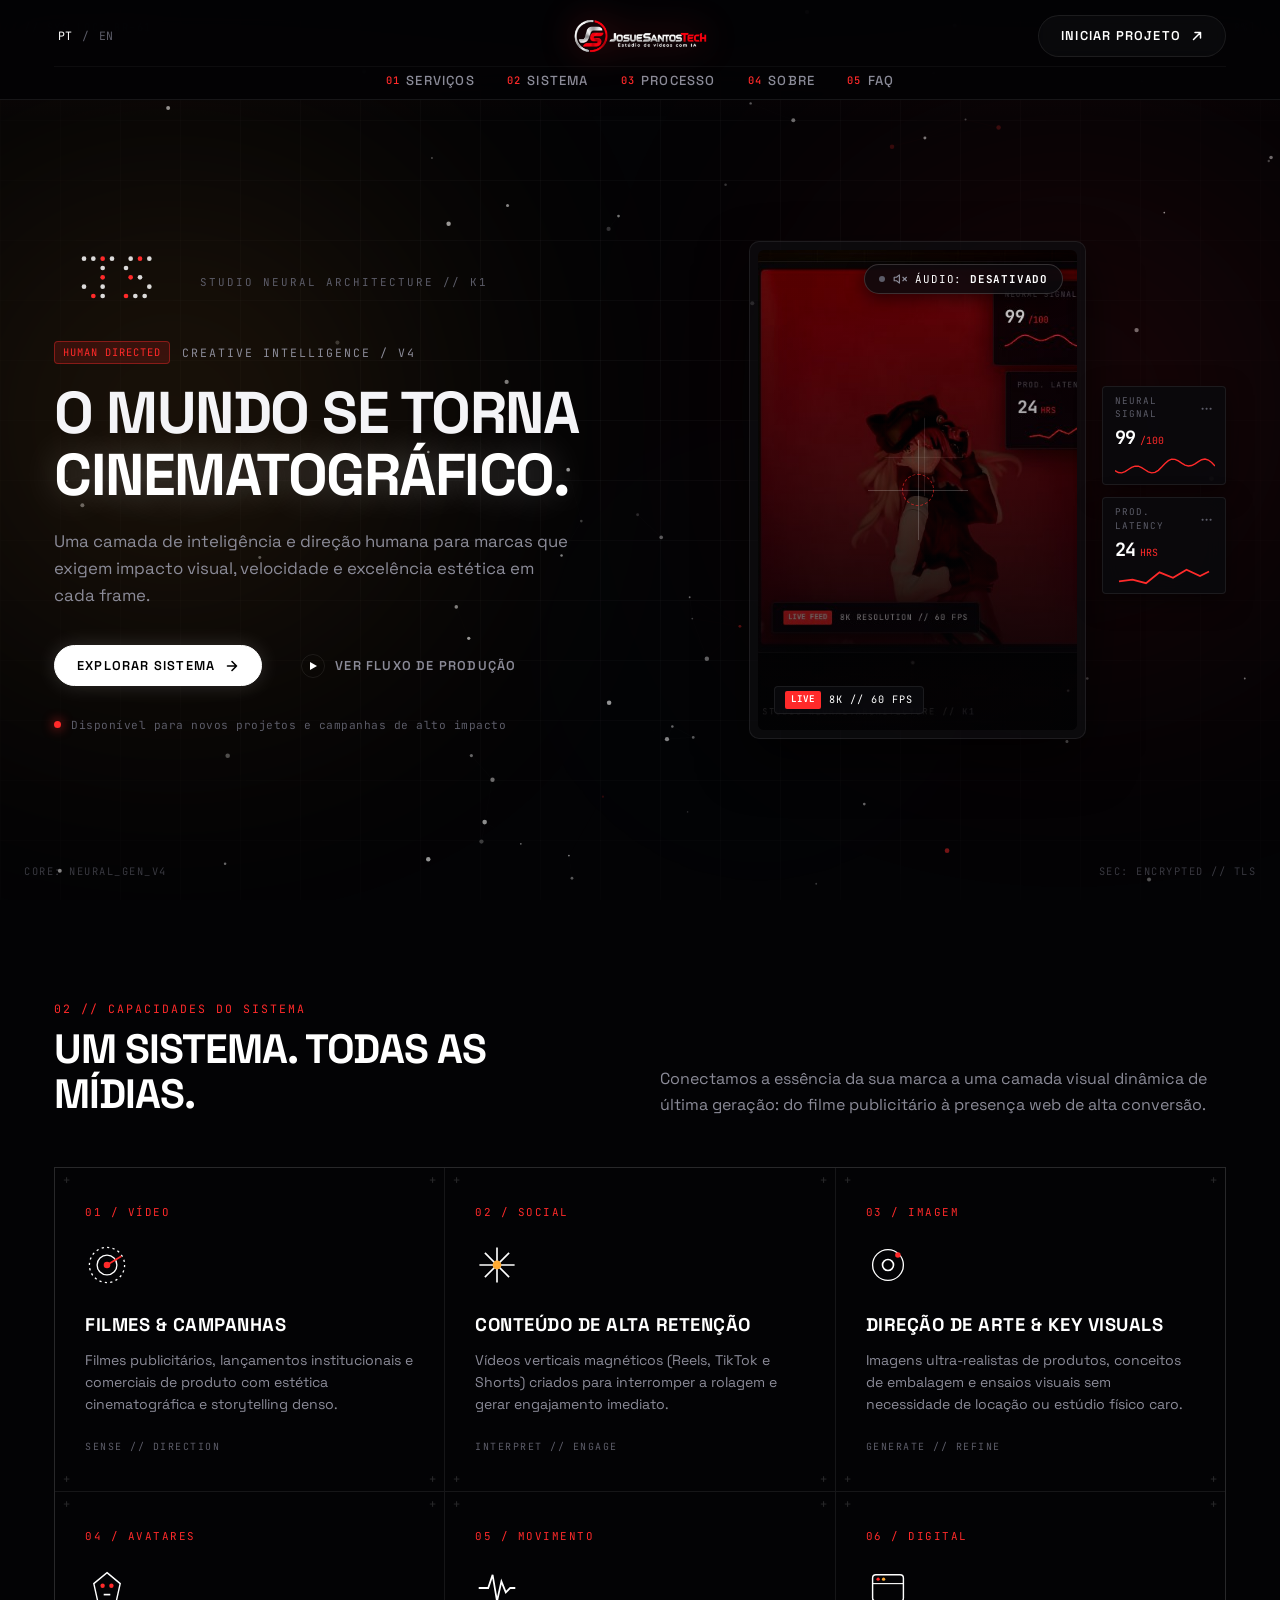
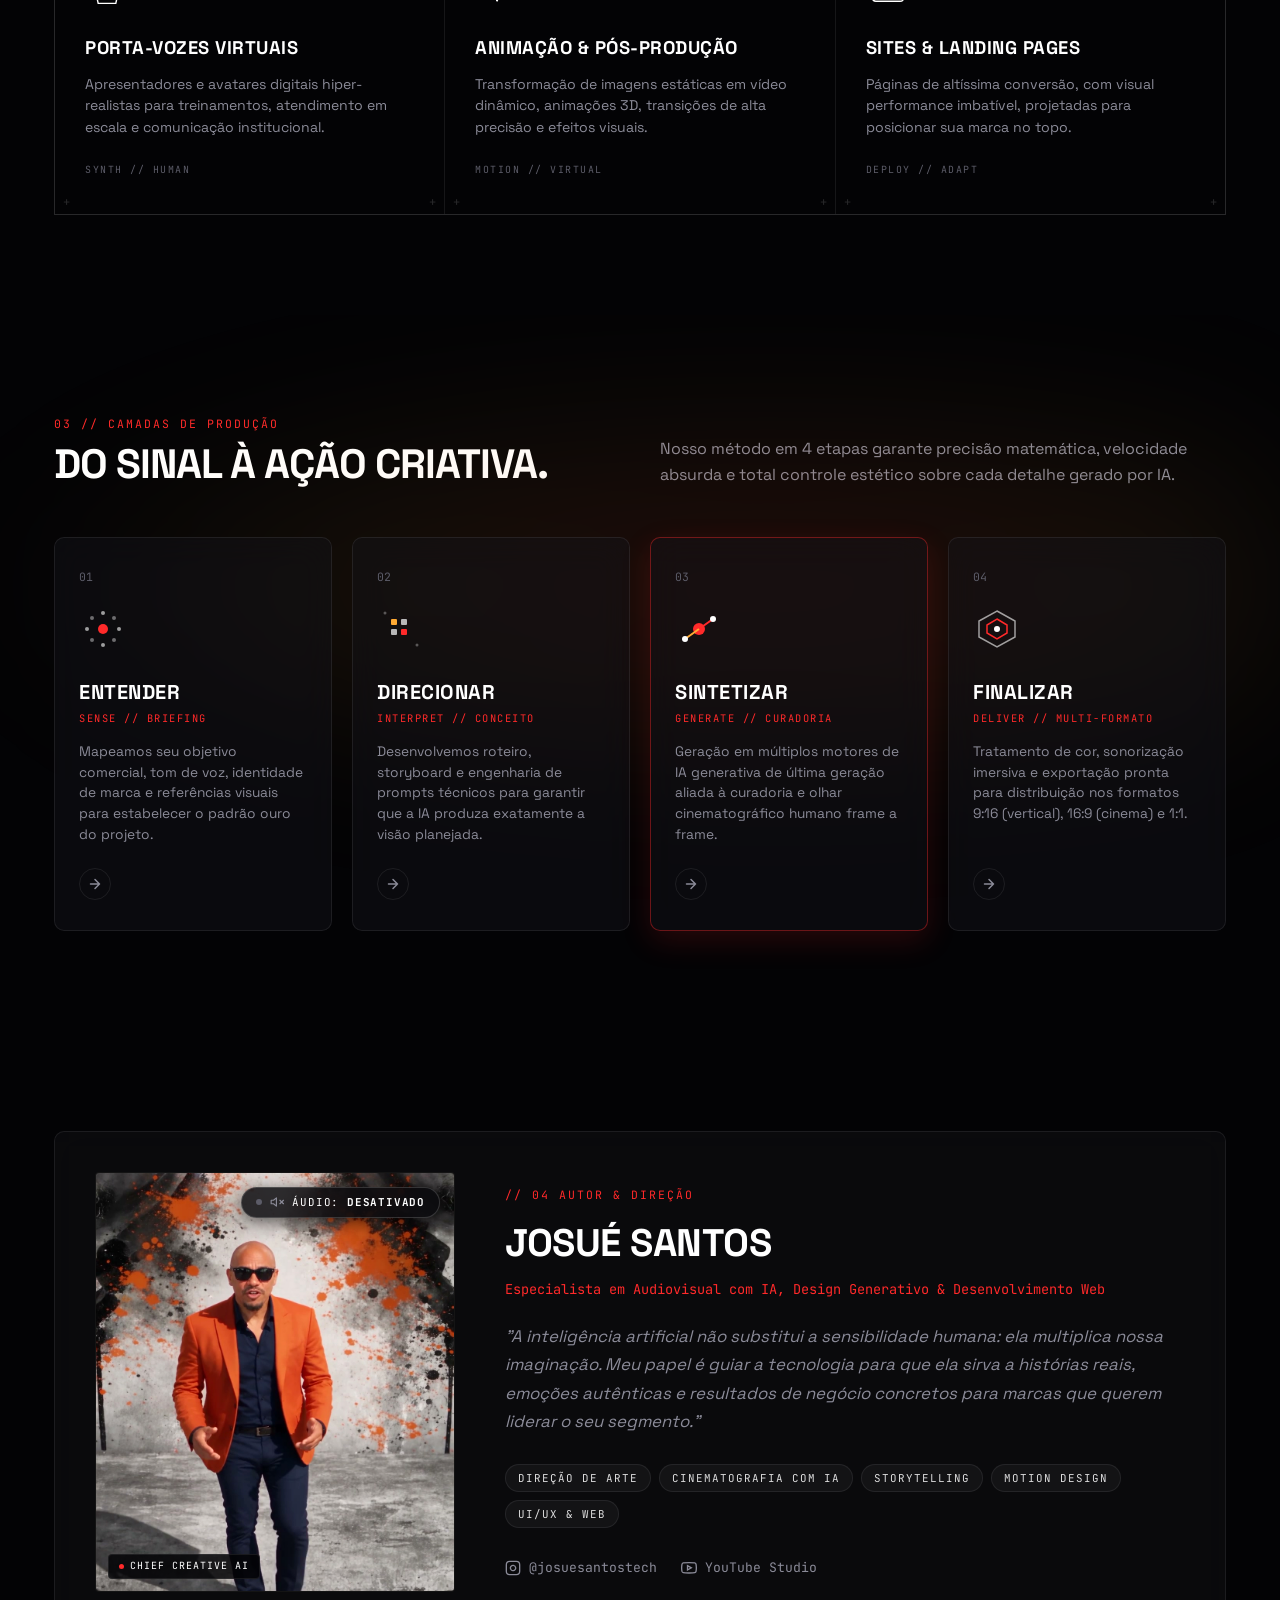
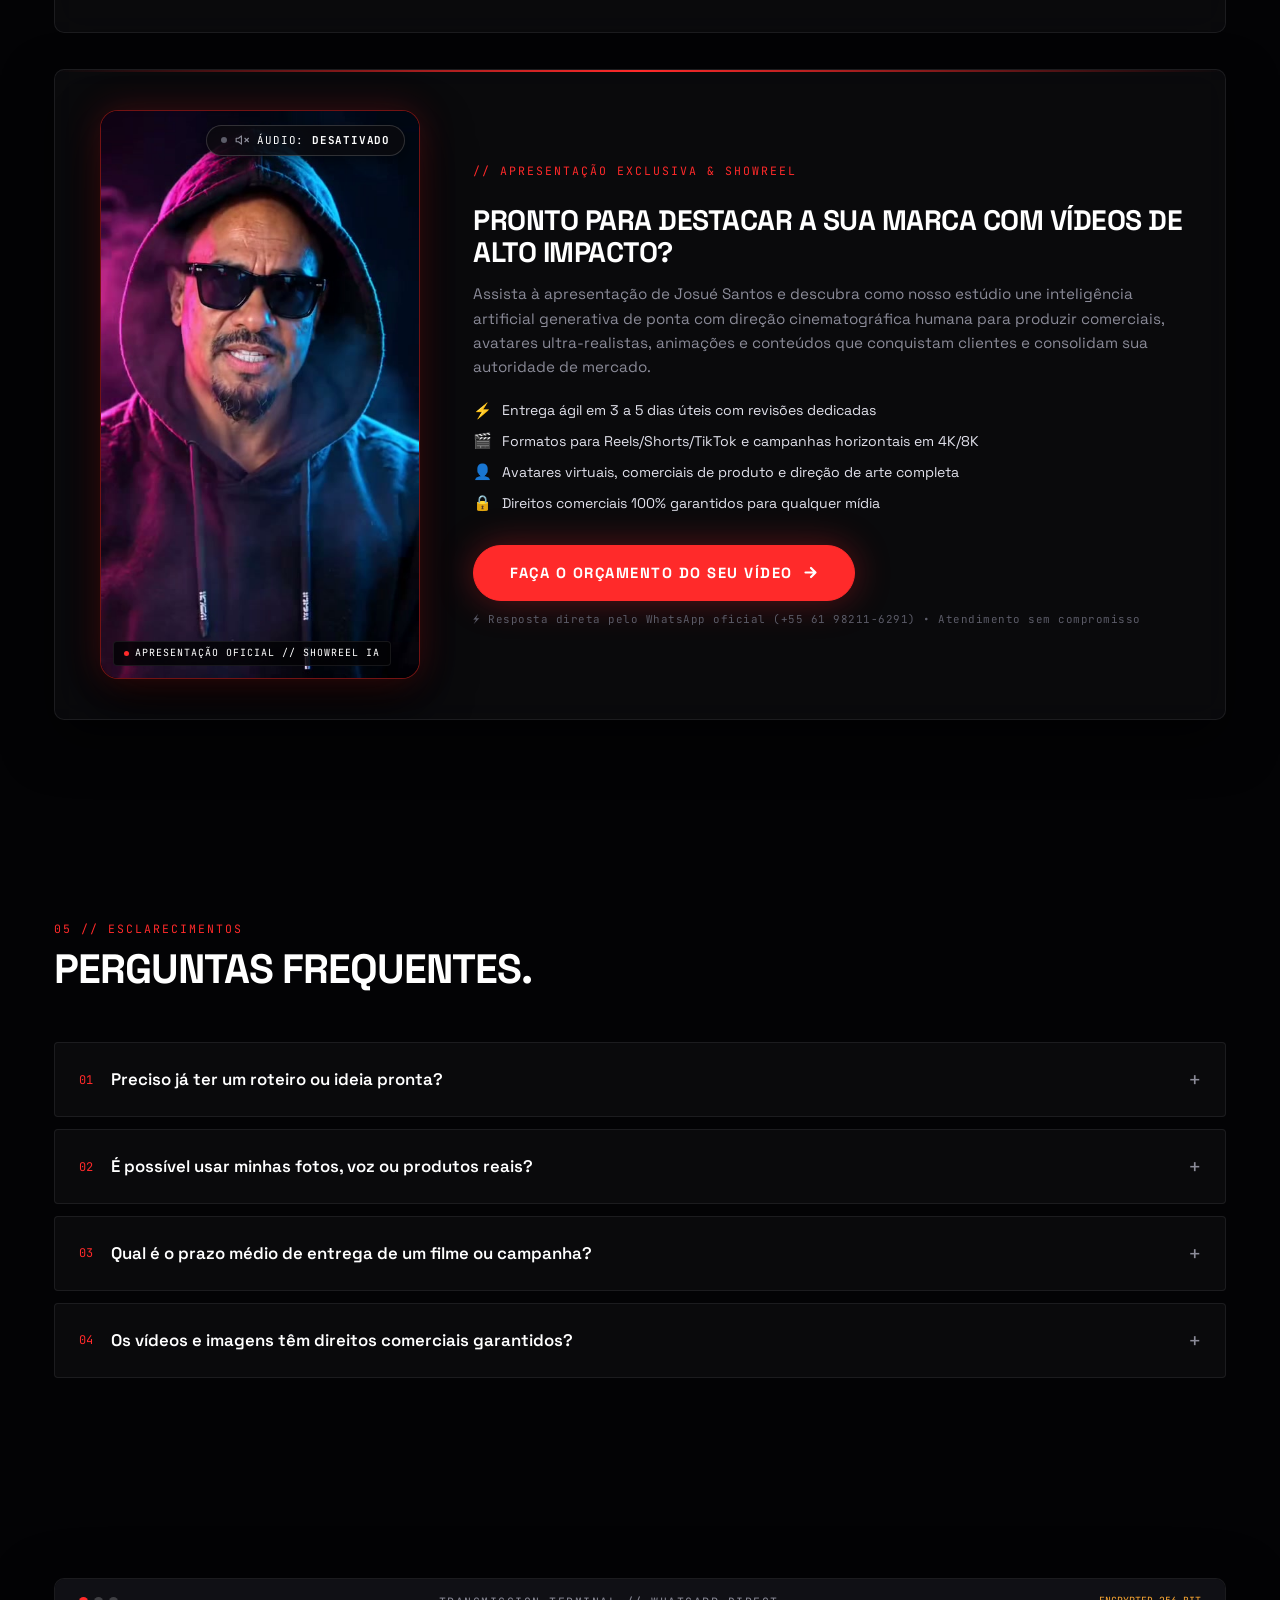
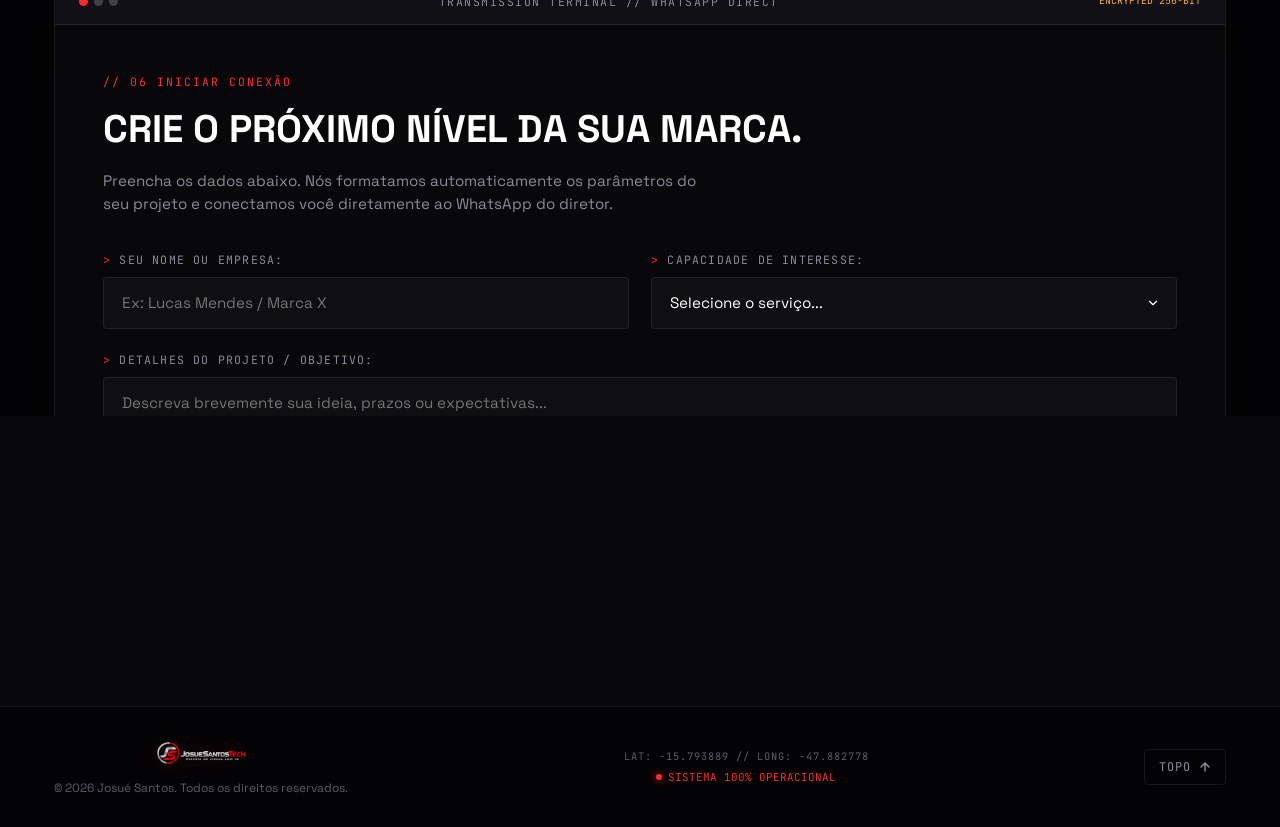
==== index.html @ becdd68e "fix: remover abas e colocar video do diretor diretamente no card" ====
<!DOCTYPE html>
<html lang="pt-BR">
<head>
  <meta charset="UTF-8">
  <meta name="viewport" content="width=device-width, initial-scale=1.0">
  <title>Josué Santos // Estúdio de Criação com IA & Direção Humana</title>
  <meta name="description" content="Filmes, campanhas, avatares e experiências digitais geradas por inteligência artificial com acabamento e direção cinematográfica.">
  
  <!-- Google Fonts -->
  <link rel="preconnect" href="https://fonts.googleapis.com">
  <link rel="preconnect" href="https://fonts.gstatic.com" crossorigin>
  <link href="https://fonts.googleapis.com/css2?family=JetBrains+Mono:wght@400;500;700&family=Space+Grotesk:wght@400;500;600;700&family=Syne:wght@700;800&display=swap" rel="stylesheet">
  
  <link rel="stylesheet" href="style.css?v=20261122_07">
</head>
<body class="theme-dark">

  <!-- BACKGROUND FUTURISTA COM MÚLTIPLAS CAMADAS -->
  <div class="futuristic-bg-container" aria-hidden="true">
    <!-- Camada 1: Canvas Interativo de Partículas / Rede Neural -->
    <canvas id="neuralCanvas"></canvas>
    
    <!-- Camada 2: Grid Técnico com Coordenadas -->
    <div class="bg-technical-grid"></div>
    
    <!-- Camada 3: Feixes de Luz & Brilho Atmosférico Neon -->
    <div class="bg-glow-orb orb-red"></div>
    <div class="bg-glow-orb orb-amber"></div>
    <div class="bg-glow-orb orb-cyan"></div>
    
    <!-- Camada 4: Linha de Varredura Laser (Scanline) -->
    <div class="bg-scanline"></div>
    
    <!-- Coordenadas HUD nos cantos da tela -->
    <div class="hud-corner hud-top-left">// SYS.LOC: BR-61</div>
    <div class="hud-corner hud-top-right">SIGNAL: ACTIVE [99.8%]</div>
    <div class="hud-corner hud-bottom-left">CORE: NEURAL_GEN_V4</div>
    <div class="hud-corner hud-bottom-right">SEC: ENCRYPTED // TLS</div>
  </div>

  <!-- HEADER NAVEGAÇÃO CENTRALIZADA -->
  <header class="site-header">
    <div class="header-container header-centered-layout">
      <!-- Linha Superior: Logo Centralizada como Título com Ações Laterais -->
      <div class="header-top-row">
        <div class="header-side-left">
          <div class="lang-toggle" id="langToggle">
            <button class="lang-btn active" data-lang="pt">PT</button>
            <span class="lang-sep">/</span>
            <button class="lang-btn" data-lang="en">EN</button>
          </div>
        </div>

        <div class="header-center-logo">
          <a href="#inicio" class="brand-logo" title="Josué Santos Tech">
            <img src="assets/logo-red.png" alt="Josué Santos Tech" class="brand-logo-img">
          </a>
        </div>

        <div class="header-side-right">
          <a href="#briefing" class="btn-pill btn-pill-outline header-cta">
            <span>INICIAR PROJETO</span>
            <svg width="12" height="12" viewBox="0 0 12 12" fill="none"><path d="M2.5 9.5L9.5 2.5M9.5 2.5H4M9.5 2.5V8" stroke="currentColor" stroke-width="1.5" stroke-linecap="round" stroke-linejoin="round"/></svg>
          </a>
        </div>
      </div>

      <!-- Linha Inferior: Barra de Serviços Centralizada (Abaixo da Logo) -->
      <div class="header-bottom-nav">
        <nav class="nav-menu nav-menu-centered">
          <a href="#capacidades" class="nav-link"><span class="nav-num">01</span> SERVIÇOS</a>
          <a href="#sistema" class="nav-link"><span class="nav-num">02</span> SISTEMA</a>
          <a href="#processo" class="nav-link"><span class="nav-num">03</span> PROCESSO</a>
          <a href="#sobre" class="nav-link"><span class="nav-num">04</span> SOBRE</a>
          <a href="#duvidas" class="nav-link"><span class="nav-num">05</span> FAQ</a>
        </nav>
      </div>
    </div>
  </header>

  <main>
    <!-- HERO SECTION -->
    <section id="inicio" class="hero-section">
      <div class="hero-container">
        
        <!-- Coluna Esquerda: Texto & Chamadas -->
        <div class="hero-content">
          <!-- Monograma em Matriz de Pontos (inspirado no K da referência) -->
          <div class="dot-matrix-hero-monogram" title="JS Intelligence">
            <svg viewBox="0 0 160 120" class="matrix-svg" aria-hidden="true">
              <!-- Matriz de pontos iluminados formando "J" e "S" futurista -->
              <g class="matrix-dots">
                <!-- Barra superior -->
                <circle cx="20" cy="20" r="4"/><circle cx="36" cy="20" r="4"/><circle cx="52" cy="20" r="4"/><circle cx="68" cy="20" r="4"/>
                <!-- Haste do J -->
                <circle cx="52" cy="36" r="4"/><circle cx="52" cy="52" r="4"/><circle cx="52" cy="68" r="4"/><circle cx="52" cy="84" r="4"/>
                <circle cx="36" cy="84" r="4"/><circle cx="20" cy="68" r="4"/>
                
                <!-- Letra S / Raio -->
                <circle cx="100" cy="20" r="4"/><circle cx="116" cy="20" r="4"/><circle cx="132" cy="20" r="4"/>
                <circle cx="92" cy="36" r="4"/>
                <circle cx="100" cy="52" r="4"/><circle cx="116" cy="52" r="4"/>
                <circle cx="132" cy="68" r="4"/>
                <circle cx="92" cy="84" r="4"/><circle cx="108" cy="84" r="4"/><circle cx="124" cy="84" r="4"/>
              </g>
            </svg>
            <span class="matrix-label">STUDIO NEURAL ARCHITECTURE // K1</span>
          </div>

          <div class="hero-eyebrow">
            <span class="eyebrow-badge">HUMAN DIRECTED</span>
            <span class="eyebrow-text">CREATIVE INTELLIGENCE / V4</span>
          </div>

          <h1 class="hero-title">
            O MUNDO SE TORNA <br>
            <span class="text-glow">CINEMATOGRÁFICO.</span>
          </h1>

          <p class="hero-subtitle">
            Uma camada de inteligência e direção humana para marcas que exigem impacto visual, velocidade e excelência estética em cada frame.
          </p>

          <div class="hero-cta-group">
            <a href="#capacidades" class="btn-pill btn-pill-solid">
              <span>EXPLORAR SISTEMA</span>
              <svg width="14" height="14" viewBox="0 0 14 14" fill="none"><path d="M2.5 7H11.5M11.5 7L7 2.5M11.5 7L7 11.5" stroke="currentColor" stroke-width="1.6" stroke-linecap="round" stroke-linejoin="round"/></svg>
            </a>
            
            <a href="#processo" class="btn-pill btn-pill-ghost">
              <span class="play-icon-circle">
                <svg width="10" height="10" viewBox="0 0 10 10" fill="currentColor"><polygon points="2,1 9,5 2,9"/></svg>
              </span>
              <span>VER FLUXO DE PRODUÇÃO</span>
            </a>
          </div>

          <!-- Mini status de disponibilidade -->
          <div class="hero-status-bar">
            <span class="pulse-dot"></span>
            <span class="status-text">Disponível para novos projetos e campanhas de alto impacto</span>
          </div>
        </div>

        <!-- Coluna Direita: Visual Principal + Widgets HUD Flutuantes -->
        <div class="hero-visual-wrapper">
          <div class="hero-card-frame">
            <!-- Vídeo de capa com visual cinematográfico futurista -->
            <div class="hero-image-container hero-video-container">
              <video id="heroVideo" class="hero-main-video" autoplay loop muted playsinline poster="assets/hero-poster.jpg">
                <source src="assets/hero-video.mp4" type="video/mp4">
              </video>
              <div class="hero-gradient-overlay"></div>
              
              <!-- Retículo central HUD -->
              <div class="hud-reticle">
                <div class="reticle-line h-line"></div>
                <div class="reticle-line v-line"></div>
                <div class="reticle-circle"></div>
              </div>

              <!-- Controle de Áudio Flutuante Hero -->
              <button type="button" id="audioToggleHero" class="video-audio-toggle hero-audio-toggle" aria-label="Ativar áudio do vídeo" title="Ativar / Desativar Áudio">
                <span class="audio-pulse-indicator"></span>
                <span class="audio-icon-wrap">
                  <!-- Ícone Som Desativado -->
                  <svg class="icon-sound-off" viewBox="0 0 24 24" width="14" height="14" fill="none" stroke="currentColor" stroke-width="2" stroke-linecap="round" stroke-linejoin="round">
                    <polygon points="11 5 6 9 2 9 2 15 6 15 11 19 11 5"></polygon>
                    <line x1="23" y1="9" x2="17" y2="15"></line>
                    <line x1="17" y1="9" x2="23" y2="15"></line>
                  </svg>
                  <!-- Ícone Som Ativado -->
                  <svg class="icon-sound-on" viewBox="0 0 24 24" width="14" height="14" fill="none" stroke="currentColor" stroke-width="2" stroke-linecap="round" stroke-linejoin="round">
                    <polygon points="11 5 6 9 2 9 2 15 6 15 11 19 11 5"></polygon>
                    <path d="M15.54 8.46a5 5 0 0 1 0 7.07"></path>
                    <path d="M19.07 4.93a10 10 0 0 1 0 14.14"></path>
                  </svg>
                </span>
                <span class="audio-text-label">ÁUDIO: <b class="audio-state">DESATIVADO</b></span>
              </button>

              <!-- Badge discreto de Live Feed no rodapé interno do vídeo -->
              <div class="hud-widget widget-status">
                <span class="hud-live-tag">LIVE</span>
                <span class="hud-spec-text">8K // 60 FPS</span>
              </div>
            </div>
          </div>

          <!-- DOCK HUD EXTERNO: Menor e posicionado fora do card de vídeo -->
          <div class="hero-hud-dock">
            <!-- Widget 1: SIGNAL -->
            <div class="hud-widget widget-signal">
              <div class="widget-header">
                <span class="widget-tag">NEURAL SIGNAL</span>
                <span class="widget-dots">•••</span>
              </div>
              <div class="widget-value-row">
                <span class="widget-number" id="signalValue">98</span>
                <span class="widget-unit">/100</span>
              </div>
              <div class="widget-chart">
                <canvas id="waveformCanvas" width="100" height="20"></canvas>
              </div>
            </div>

            <!-- Widget 2: LATÊNCIA -->
            <div class="hud-widget widget-latency">
              <div class="widget-header">
                <span class="widget-tag">PROD. LATENCY</span>
                <span class="widget-dots">•••</span>
              </div>
              <div class="widget-value-row">
                <span class="widget-number">24</span>
                <span class="widget-unit">HRS</span>
              </div>
              <div class="widget-sparkline">
                <svg viewBox="0 0 100 20" class="spark-svg">
                  <path d="M0,16 L15,14 L30,18 L45,6 L60,12 L75,3 L90,10 L100,5" fill="none" stroke="#ff2a2a" stroke-width="2"/>
                </svg>
              </div>
            </div>
          </div>
        </div>

      </div>
    </section>

    <!-- SEÇÃO 02: CAPACIDADES (NETWORK LOGIC GRID COM CRUSILHAS +) -->
    <section id="capacidades" class="section-block">
      <div class="section-container">
        
        <div class="section-header-row">
          <div class="header-left">
            <span class="section-code">02 // CAPACIDADES DO SISTEMA</span>
            <h2 class="section-title">UM SISTEMA. TODAS AS MÍDIAS.</h2>
          </div>
          <p class="header-right-desc">
            Conectamos a essência da sua marca a uma camada visual dinâmica de última geração: do filme publicitário à presença web de alta conversão.
          </p>
        </div>

        <!-- Grid Modular Wireframe com Cruzetas (+) nas interseções -->
        <div class="capabilities-matrix-grid">
          
          <!-- Card 1: Vídeo & Filmes de Marca -->
          <div class="matrix-cell">
            <div class="cell-crosshair tl">+</div>
            <div class="cell-crosshair tr">+</div>
            <div class="cell-crosshair bl">+</div>
            <div class="cell-crosshair br">+</div>
            
            <div class="cell-tech-tag">01 / VÍDEO</div>
            <div class="cell-hud-icon">
              <!-- Radar Icon -->
              <svg viewBox="0 0 40 40" class="tech-icon-svg">
                <circle cx="20" cy="20" r="16" fill="none" stroke="currentColor" stroke-width="1.2" stroke-dasharray="2 3"/>
                <circle cx="20" cy="20" r="9" fill="none" stroke="currentColor" stroke-width="1.2"/>
                <circle cx="20" cy="20" r="3" fill="#ff2a2a"/>
                <line x1="20" y1="20" x2="33" y2="12" stroke="#ff2a2a" stroke-width="1.5"/>
              </svg>
            </div>
            <h3 class="cell-title">FILMES & CAMPANHAS</h3>
            <p class="cell-desc">Filmes publicitários, lançamentos institucionais e comerciais de produto com estética cinematográfica e storytelling denso.</p>
            <div class="cell-footer-tag">SENSE // DIRECTION</div>
          </div>

          <!-- Card 2: Social & Alta Retenção -->
          <div class="matrix-cell">
            <div class="cell-crosshair tl">+</div>
            <div class="cell-crosshair tr">+</div>
            <div class="cell-crosshair bl">+</div>
            <div class="cell-crosshair br">+</div>
            
            <div class="cell-tech-tag">02 / SOCIAL</div>
            <div class="cell-hud-icon">
              <!-- Starburst / Asterisk Icon -->
              <svg viewBox="0 0 40 40" class="tech-icon-svg">
                <line x1="20" y1="4" x2="20" y2="36" stroke="currentColor" stroke-width="1.5"/>
                <line x1="4" y1="20" x2="36" y2="20" stroke="currentColor" stroke-width="1.5"/>
                <line x1="9" y1="9" x2="31" y2="31" stroke="currentColor" stroke-width="1.5"/>
                <line x1="31" y1="9" x2="9" y2="31" stroke="currentColor" stroke-width="1.5"/>
                <circle cx="20" cy="20" r="4" fill="#ffaa33"/>
              </svg>
            </div>
            <h3 class="cell-title">CONTEÚDO DE ALTA RETENÇÃO</h3>
            <p class="cell-desc">Vídeos verticais magnéticos (Reels, TikTok e Shorts) criados para interromper a rolagem e gerar engajamento imediato.</p>
            <div class="cell-footer-tag">INTERPRET // ENGAGE</div>
          </div>

          <!-- Card 3: Imagem & Key Visuals -->
          <div class="matrix-cell">
            <div class="cell-crosshair tl">+</div>
            <div class="cell-crosshair tr">+</div>
            <div class="cell-crosshair bl">+</div>
            <div class="cell-crosshair br">+</div>
            
            <div class="cell-tech-tag">03 / IMAGEM</div>
            <div class="cell-hud-icon">
              <!-- Orbit / Target Icon -->
              <svg viewBox="0 0 40 40" class="tech-icon-svg">
                <circle cx="20" cy="20" r="14" fill="none" stroke="currentColor" stroke-width="1.2"/>
                <circle cx="20" cy="20" r="5" fill="none" stroke="currentColor" stroke-width="1.5"/>
                <circle cx="29" cy="11" r="2.5" fill="#ff2a2a"/>
              </svg>
            </div>
            <h3 class="cell-title">DIREÇÃO DE ARTE & KEY VISUALS</h3>
            <p class="cell-desc">Imagens ultra-realistas de produtos, conceitos de embalagem e ensaios visuais sem necessidade de locação ou estúdio físico caro.</p>
            <div class="cell-footer-tag">GENERATE // REFINE</div>
          </div>

          <!-- Card 4: Avatares & Apresentadores -->
          <div class="matrix-cell">
            <div class="cell-crosshair tl">+</div>
            <div class="cell-crosshair tr">+</div>
            <div class="cell-crosshair bl">+</div>
            <div class="cell-crosshair br">+</div>
            
            <div class="cell-tech-tag">04 / AVATARES</div>
            <div class="cell-hud-icon">
              <!-- Digital Face Mesh Icon -->
              <svg viewBox="0 0 40 40" class="tech-icon-svg">
                <polygon points="20,6 32,16 28,34 12,34 8,16" fill="none" stroke="currentColor" stroke-width="1.3"/>
                <circle cx="16" cy="18" r="2" fill="#ff2a2a"/>
                <circle cx="24" cy="18" r="2" fill="#ff2a2a"/>
                <line x1="17" y1="26" x2="23" y2="26" stroke="currentColor" stroke-width="1.5"/>
              </svg>
            </div>
            <h3 class="cell-title">PORTA-VOZES VIRTUAIS</h3>
            <p class="cell-desc">Apresentadores e avatares digitais hiper-realistas para treinamentos, atendimento em escala e comunicação institucional.</p>
            <div class="cell-footer-tag">SYNTH // HUMAN</div>
          </div>

          <!-- Card 5: Motion & Animação -->
          <div class="matrix-cell">
            <div class="cell-crosshair tl">+</div>
            <div class="cell-crosshair tr">+</div>
            <div class="cell-crosshair bl">+</div>
            <div class="cell-crosshair br">+</div>
            
            <div class="cell-tech-tag">05 / MOVIMENTO</div>
            <div class="cell-hud-icon">
              <!-- Wave Pulse Icon -->
              <svg viewBox="0 0 40 40" class="tech-icon-svg">
                <path d="M4,20 L12,20 L16,8 L20,32 L24,14 L28,24 L32,20 L36,20" fill="none" stroke="currentColor" stroke-width="1.6" stroke-linecap="round"/>
              </svg>
            </div>
            <h3 class="cell-title">ANIMAÇÃO & PÓS-PRODUÇÃO</h3>
            <p class="cell-desc">Transformação de imagens estáticas em vídeo dinâmico, animações 3D, transições de alta precisão e efeitos visuais.</p>
            <div class="cell-footer-tag">MOTION // VIRTUAL</div>
          </div>

          <!-- Card 6: Experiências Digitais & Sites -->
          <div class="matrix-cell">
            <div class="cell-crosshair tl">+</div>
            <div class="cell-crosshair tr">+</div>
            <div class="cell-crosshair bl">+</div>
            <div class="cell-crosshair br">+</div>
            
            <div class="cell-tech-tag">06 / DIGITAL</div>
            <div class="cell-hud-icon">
              <!-- Code / Window Terminal Icon -->
              <svg viewBox="0 0 40 40" class="tech-icon-svg">
                <rect x="6" y="8" width="28" height="24" rx="3" fill="none" stroke="currentColor" stroke-width="1.3"/>
                <line x1="6" y1="16" x2="34" y2="16" stroke="currentColor" stroke-width="1"/>
                <circle cx="11" cy="12" r="1.5" fill="#ff2a2a"/>
                <circle cx="16" cy="12" r="1.5" fill="#ffaa33"/>
              </svg>
            </div>
            <h3 class="cell-title">SITES & LANDING PAGES</h3>
            <p class="cell-desc">Páginas de altíssima conversão, com visual performance imbatível, projetadas para posicionar sua marca no topo.</p>
            <div class="cell-footer-tag">DEPLOY // ADAPT</div>
          </div>

        </div>

      </div>
    </section>

    <!-- SEÇÃO 03: CAMADAS DE INTELIGÊNCIA / PROCESSO (CARDS DE VIDRO FOSCO + ONDAS DE LUZ) -->
    <section id="processo" class="section-block process-section">
      <!-- Fundo de fita de luz líquida / brilho escuro 3D -->
      <div class="fluid-light-ribbon" aria-hidden="true"></div>

      <div class="section-container">
        
        <div class="section-header-row">
          <div class="header-left">
            <span class="section-code">03 // CAMADAS DE PRODUÇÃO</span>
            <h2 class="section-title">DO SINAL À AÇÃO CRIATIVA.</h2>
          </div>
          <p class="header-right-desc">
            Nosso método em 4 etapas garante precisão matemática, velocidade absurda e total controle estético sobre cada detalhe gerado por IA.
          </p>
        </div>

        <!-- 3 Cards em Vidro Fosco Flutuante (Glassmorphism de Alto Padrão) -->
        <div class="glass-layers-grid">
          
          <!-- Passo 01 -->
          <div class="glass-step-card">
            <div class="step-num-pill">01</div>
            <div class="step-icon-burst">
              <!-- Radial dot burst -->
              <svg viewBox="0 0 48 48" class="burst-svg">
                <circle cx="24" cy="24" r="5" fill="#ff2a2a"/>
                <circle cx="24" cy="8" r="2" fill="#fff" opacity="0.6"/>
                <circle cx="24" cy="40" r="2" fill="#fff" opacity="0.6"/>
                <circle cx="8" cy="24" r="2" fill="#fff" opacity="0.6"/>
                <circle cx="40" cy="24" r="2" fill="#fff" opacity="0.6"/>
                <circle cx="13" cy="13" r="2" fill="#fff" opacity="0.4"/>
                <circle cx="35" cy="35" r="2" fill="#fff" opacity="0.4"/>
                <circle cx="13" cy="35" r="2" fill="#fff" opacity="0.4"/>
                <circle cx="35" cy="13" r="2" fill="#fff" opacity="0.4"/>
              </svg>
            </div>
            <h3 class="step-title">ENTENDER</h3>
            <span class="step-subtitle">SENSE // BRIEFING</span>
            <p class="step-desc">Mapeamos seu objetivo comercial, tom de voz, identidade de marca e referências visuais para estabelecer o padrão ouro do projeto.</p>
            <div class="step-arrow-btn">
              <svg width="14" height="14" viewBox="0 0 14 14" fill="none"><path d="M2.5 7H11.5M11.5 7L7 2.5M11.5 7L7 11.5" stroke="currentColor" stroke-width="1.5" stroke-linecap="round" stroke-linejoin="round"/></svg>
            </div>
          </div>

          <!-- Passo 02 -->
          <div class="glass-step-card">
            <div class="step-num-pill">02</div>
            <div class="step-icon-burst">
              <!-- Matrix dot grid icon -->
              <svg viewBox="0 0 48 48" class="burst-svg">
                <rect x="14" y="14" width="6" height="6" rx="1" fill="#ffaa33"/>
                <rect x="24" y="14" width="6" height="6" rx="1" fill="#fff" opacity="0.7"/>
                <rect x="14" y="24" width="6" height="6" rx="1" fill="#fff" opacity="0.7"/>
                <rect x="24" y="24" width="6" height="6" rx="1" fill="#ff2a2a"/>
                <circle cx="8" cy="8" r="1.5" fill="#fff" opacity="0.3"/>
                <circle cx="40" cy="40" r="1.5" fill="#fff" opacity="0.3"/>
              </svg>
            </div>
            <h3 class="step-title">DIRECIONAR</h3>
            <span class="step-subtitle">INTERPRET // CONCEITO</span>
            <p class="step-desc">Desenvolvemos roteiro, storyboard e engenharia de prompts técnicos para garantir que a IA produza exatamente a visão planejada.</p>
            <div class="step-arrow-btn">
              <svg width="14" height="14" viewBox="0 0 14 14" fill="none"><path d="M2.5 7H11.5M11.5 7L7 2.5M11.5 7L7 11.5" stroke="currentColor" stroke-width="1.5" stroke-linecap="round" stroke-linejoin="round"/></svg>
            </div>
          </div>

          <!-- Passo 03 -->
          <div class="glass-step-card active-card">
            <div class="step-num-pill">03</div>
            <div class="step-icon-burst">
              <!-- Star node network -->
              <svg viewBox="0 0 48 48" class="burst-svg">
                <circle cx="24" cy="24" r="6" fill="#ff2a2a"/>
                <line x1="24" y1="24" x2="38" y2="14" stroke="#ff2a2a" stroke-width="2"/>
                <line x1="24" y1="24" x2="10" y2="34" stroke="#ffaa33" stroke-width="2"/>
                <circle cx="38" cy="14" r="3" fill="#fff"/>
                <circle cx="10" cy="34" r="3" fill="#fff"/>
              </svg>
            </div>
            <h3 class="step-title">SINTETIZAR</h3>
            <span class="step-subtitle">GENERATE // CURADORIA</span>
            <p class="step-desc">Geração em múltiplos motores de IA generativa de última geração aliada à curadoria e olhar cinematográfico humano frame a frame.</p>
            <div class="step-arrow-btn">
              <svg width="14" height="14" viewBox="0 0 14 14" fill="none"><path d="M2.5 7H11.5M11.5 7L7 2.5M11.5 7L7 11.5" stroke="currentColor" stroke-width="1.5" stroke-linecap="round" stroke-linejoin="round"/></svg>
            </div>
          </div>

          <!-- Passo 04 -->
          <div class="glass-step-card">
            <div class="step-num-pill">04</div>
            <div class="step-icon-burst">
              <!-- Target render complete -->
              <svg viewBox="0 0 48 48" class="burst-svg">
                <polygon points="24,6 42,16 42,32 24,42 6,32 6,16" fill="none" stroke="#fff" stroke-width="1.5" opacity="0.6"/>
                <polygon points="24,14 34,20 34,28 24,34 14,28 14,20" fill="none" stroke="#ff2a2a" stroke-width="1.5"/>
                <circle cx="24" cy="24" r="3" fill="#fff"/>
              </svg>
            </div>
            <h3 class="step-title">FINALIZAR</h3>
            <span class="step-subtitle">DELIVER // MULTI-FORMATO</span>
            <p class="step-desc">Tratamento de cor, sonorização imersiva e exportação pronta para distribuição nos formatos 9:16 (vertical), 16:9 (cinema) e 1:1.</p>
            <div class="step-arrow-btn">
              <svg width="14" height="14" viewBox="0 0 14 14" fill="none"><path d="M2.5 7H11.5M11.5 7L7 2.5M11.5 7L7 11.5" stroke="currentColor" stroke-width="1.5" stroke-linecap="round" stroke-linejoin="round"/></svg>
            </div>
          </div>

        </div>

      </div>
    </section>

    <!-- SEÇÃO 04: O DIRETOR / SOBRE JOSUÉ SANTOS -->
    <section id="sobre" class="section-block">
      <div class="section-container">
        
        <div class="about-director-card">
          <!-- Coluna Vídeo Oficial do Diretor (Substitui foto de referência) -->
          <div class="director-visual">
            <div class="director-img-container">
              <!-- Vídeo Oficial do Diretor em Alta Definição -->
              <video id="authorDirectorVideo" 
                     class="director-video" 
                     autoplay loop muted playsinline 
                     poster="assets/josue-photo.jpg">
                <source src="assets/director-video.mp4?v=20261122_07" type="video/mp4">
              </video>
              
              <!-- Badge do Diretor -->
              <div class="director-badge-corner">
                <span class="badge-dot"></span>
                <span>CHIEF CREATIVE AI</span>
              </div>

              <!-- Controle de Áudio Flutuante para o Vídeo do Autor -->
              <button type="button" id="audioToggleAuthor" class="video-audio-toggle" aria-label="Ativar áudio do vídeo" title="Ativar / Desativar Áudio">
                <span class="audio-pulse-indicator"></span>
                <span class="audio-icon-wrap">
                  <svg class="icon-sound-off" viewBox="0 0 24 24" width="14" height="14" fill="none" stroke="currentColor" stroke-width="2" stroke-linecap="round" stroke-linejoin="round">
                    <polygon points="11 5 6 9 2 9 2 15 6 15 11 19 11 5"></polygon>
                    <line x1="23" y1="9" x2="17" y2="15"></line>
                    <line x1="17" y1="9" x2="23" y2="15"></line>
                  </svg>
                  <svg class="icon-sound-on" viewBox="0 0 24 24" width="14" height="14" fill="none" stroke="currentColor" stroke-width="2" stroke-linecap="round" stroke-linejoin="round">
                    <polygon points="11 5 6 9 2 9 2 15 6 15 11 19 11 5"></polygon>
                    <path d="M15.54 8.46a5 5 0 0 1 0 7.07"></path>
                    <path d="M19.07 4.93a10 10 0 0 1 0 14.14"></path>
                  </svg>
                </span>
                <span class="audio-text-label">ÁUDIO: <b class="audio-state">DESATIVADO</b></span>
              </button>
            </div>
          </div>

          <!-- Coluna Informações & Perfil -->
          <div class="director-info">
            <span class="section-code">// 04 AUTOR & DIREÇÃO</span>
            <h2 class="director-name">JOSUÉ SANTOS</h2>
            <p class="director-role">Especialista em Audiovisual com IA, Design Generativo & Desenvolvimento Web</p>
            
            <p class="director-bio">
              "A inteligência artificial não substitui a sensibilidade humana: ela multiplica nossa imaginação. Meu papel é guiar a tecnologia para que ela sirva a histórias reais, emoções autênticas e resultados de negócio concretos para marcas que querem liderar o seu segmento."
            </p>

            <div class="director-tags-list">
              <span class="tech-tag-pill">DIREÇÃO DE ARTE</span>
              <span class="tech-tag-pill">CINEMATOGRAFIA COM IA</span>
              <span class="tech-tag-pill">STORYTELLING</span>
              <span class="tech-tag-pill">MOTION DESIGN</span>
              <span class="tech-tag-pill">UI/UX & WEB</span>
            </div>

            <div class="director-channels">
              <a href="https://instagram.com/josuesantostech" target="_blank" rel="noopener" class="channel-link">
                <svg width="16" height="16" viewBox="0 0 24 24" fill="none" stroke="currentColor" stroke-width="2"><rect x="2" y="2" width="20" height="20" rx="5" ry="5"></rect><path d="M16 11.37A4 4 0 1 1 12.63 8 4 4 0 0 1 16 11.37z"></path><line x1="17.5" y1="6.5" x2="17.51" y2="6.5"></line></svg>
                <span>@josuesantostech</span>
              </a>
              <a href="https://youtube.com/@JOSUESANTOSTECH" target="_blank" rel="noopener" class="channel-link">
                <svg width="16" height="16" viewBox="0 0 24 24" fill="none" stroke="currentColor" stroke-width="2"><path d="M22.54 6.42a2.78 2.78 0 0 0-1.94-2C18.88 4 12 4 12 4s-6.88 0-8.6.46a2.78 2.78 0 0 0-1.94 2A29 29 0 0 0 1 11.75a29 29 0 0 0 .46 5.33A2.78 2.78 0 0 0 3.4 19c1.72.46 8.6.46 8.6.46s6.88 0 8.6-.46a2.78 2.78 0 0 0 1.94-2 29 29 0 0 0 .46-5.25 29 29 0 0 0-.46-5.33z"></path><polygon points="9.75 15.02 15.5 11.75 9.75 8.48 9.75 15.02"></polygon></svg>
                <span>YouTube Studio</span>
              </a>
            </div>
          </div>
        </div>

        <!-- BLOCO LOGO ABAIXO: APRESENTAÇÃO EM VÍDEO 9:16 COM SUPER CTA E BOTÃO DE ORÇAMENTO -->
        <div class="video-showcase-cta-section">
          <div class="showcase-player-box">
            <video id="directorVideo" class="showcase-video-elem" autoplay loop muted playsinline poster="assets/presentation-poster.jpg">
              <source src="assets/director-presentation.mp4" type="video/mp4">
            </video>
            
            <div class="showcase-badge-tag">
              <span class="badge-dot"></span>
              <span>APRESENTAÇÃO OFICIAL // SHOWREEL IA</span>
            </div>

            <!-- Botão de Áudio -->
            <button type="button" id="audioToggleDirector" class="video-audio-toggle" aria-label="Ativar áudio do vídeo" title="Ativar / Desativar Áudio">
              <span class="audio-pulse-indicator"></span>
              <span class="audio-icon-wrap">
                <svg class="icon-sound-off" viewBox="0 0 24 24" width="14" height="14" fill="none" stroke="currentColor" stroke-width="2" stroke-linecap="round" stroke-linejoin="round">
                  <polygon points="11 5 6 9 2 9 2 15 6 15 11 19 11 5"></polygon>
                  <line x1="23" y1="9" x2="17" y2="15"></line>
                  <line x1="17" y1="9" x2="23" y2="15"></line>
                </svg>
                <svg class="icon-sound-on" viewBox="0 0 24 24" width="14" height="14" fill="none" stroke="currentColor" stroke-width="2" stroke-linecap="round" stroke-linejoin="round">
                  <polygon points="11 5 6 9 2 9 2 15 6 15 11 19 11 5"></polygon>
                  <path d="M15.54 8.46a5 5 0 0 1 0 7.07"></path>
                  <path d="M19.07 4.93a10 10 0 0 1 0 14.14"></path>
                </svg>
              </span>
              <span class="audio-text-label">ÁUDIO: <b class="audio-state">DESATIVADO</b></span>
            </button>
          </div>

          <div class="showcase-cta-content">
            <span class="section-code">// APRESENTAÇÃO EXCLUSIVA & SHOWREEL</span>
            <h3 class="showcase-cta-headline">PRONTO PARA DESTACAR A SUA MARCA COM VÍDEOS DE ALTO IMPACTO?</h3>
            <p class="showcase-cta-copy">
              Assista à apresentação de Josué Santos e descubra como nosso estúdio une inteligência artificial generativa de ponta com direção cinematográfica humana para produzir comerciais, avatares ultra-realistas, animações e conteúdos que conquistam clientes e consolidam sua autoridade de mercado.
            </p>

            <div class="showcase-highlights">
              <div class="highlight-item">
                <span class="highlight-icon">⚡</span>
                <span class="highlight-text">Entrega ágil em 3 a 5 dias úteis com revisões dedicadas</span>
              </div>
              <div class="highlight-item">
                <span class="highlight-icon">🎬</span>
                <span class="highlight-text">Formatos para Reels/Shorts/TikTok e campanhas horizontais em 4K/8K</span>
              </div>
              <div class="highlight-item">
                <span class="highlight-icon">👤</span>
                <span class="highlight-text">Avatares virtuais, comerciais de produto e direção de arte completa</span>
              </div>
              <div class="highlight-item">
                <span class="highlight-icon">🔒</span>
                <span class="highlight-text">Direitos comerciais 100% garantidos para qualquer mídia</span>
              </div>
            </div>

            <div class="showcase-btn-wrap">
              <a href="https://wa.me/5561982116291?text=Ol%C3%A1%20Josu%C3%A9%21%20Assisti%20%C3%A0%20sua%20apresenta%C3%A7%C3%A3o%20no%20site%20e%20gostaria%20de%20fazer%20o%20or%C3%A7amento%20do%20meu%20v%C3%ADdeo." 
                 target="_blank" 
                 rel="noopener" 
                 class="btn-pill btn-pill-solid btn-super-cta-video">
                <span>FAÇA O ORÇAMENTO DO SEU VÍDEO</span>
                <svg width="15" height="15" viewBox="0 0 15 15" fill="none"><path d="M2.5 7.5H12.5M12.5 7.5L8 3M12.5 7.5L8 12" stroke="currentColor" stroke-width="2.2" stroke-linecap="round" stroke-linejoin="round"/></svg>
              </a>
              <span class="showcase-subnote">⚡ Resposta direta pelo WhatsApp oficial (+55 61 98211-6291) • Atendimento sem compromisso</span>
            </div>
          </div>
        </div>

      </div>
    </section>

    <!-- SEÇÃO 05: DÚVIDAS FREQUENTES (FAQ MINIMALISTA TECH) -->
    <section id="duvidas" class="section-block">
      <div class="section-container">
        
        <div class="section-header-row">
          <div class="header-left">
            <span class="section-code">05 // ESCLARECIMENTOS</span>
            <h2 class="section-title">PERGUNTAS FREQUENTES.</h2>
          </div>
        </div>

        <div class="faq-accordion-list">
          
          <div class="faq-item">
            <button class="faq-trigger" aria-expanded="false">
              <span class="faq-num">01</span>
              <span class="faq-question">Preciso já ter um roteiro ou ideia pronta?</span>
              <span class="faq-icon">+</span>
            </button>
            <div class="faq-content">
              <p>Não. Você pode chegar apenas com o objetivo ou dor da sua marca ("quero lançar um produto", "preciso de mais presença nos reels"). Nós desenvolvemos toda a narrativa, o roteiro técnico e a direção artística a partir do zero.</p>
            </div>
          </div>

          <div class="faq-item">
            <button class="faq-trigger" aria-expanded="false">
              <span class="faq-num">02</span>
              <span class="faq-question">É possível usar minhas fotos, voz ou produtos reais?</span>
              <span class="faq-icon">+</span>
            </button>
            <div class="faq-content">
              <p>Sim! Podemos criar avatares baseados na sua própria imagem, clonar sua voz com entonação natural para múltiplos idiomas ou incorporar modelos 3D e fotos reais do seu produto físico dentro dos cenários gerados por IA.</p>
            </div>
          </div>

          <div class="faq-item">
            <button class="faq-trigger" aria-expanded="false">
              <span class="faq-num">03</span>
              <span class="faq-question">Qual é o prazo médio de entrega de um filme ou campanha?</span>
              <span class="faq-icon">+</span>
            </button>
            <div class="faq-content">
              <p>Enquanto uma produtora tradicional costuma levar de 4 a 8 semanas, nosso fluxo integrado com IA permite entregar versões completas em 3 a 7 dias úteis, com revisões ágeis e acabamento premium.</p>
            </div>
          </div>

          <div class="faq-item">
            <button class="faq-trigger" aria-expanded="false">
              <span class="faq-num">04</span>
              <span class="faq-question">Os vídeos e imagens têm direitos comerciais garantidos?</span>
              <span class="faq-icon">+</span>
            </button>
            <div class="faq-content">
              <p>Sim. Todas as entregas incluem direitos de uso comercial irrestrito para campanhas pagas, redes sociais, TV, sites e apresentações corporativas.</p>
            </div>
          </div>

        </div>

      </div>
    </section>

    <!-- SEÇÃO 06: BRIEFING INTERATIVO / TRANSMISSÃO WHATSAPP (ESTILO KERNEL ONE CTA) -->
    <section id="briefing" class="section-block briefing-section">
      <div class="section-container">
        
        <div class="briefing-terminal-card">
          <div class="terminal-header">
            <div class="terminal-dots">
              <span></span><span></span><span></span>
            </div>
            <span class="terminal-title">TRANSMISSION TERMINAL // WHATSAPP DIRECT</span>
            <span class="terminal-secure-tag">ENCRYPTED 256-BIT</span>
          </div>

          <div class="terminal-body">
            <div class="terminal-intro">
              <span class="section-code">// 06 INICIAR CONEXÃO</span>
              <h2 class="terminal-heading">CRIE O PRÓXIMO NÍVEL DA SUA MARCA.</h2>
              <p class="terminal-sub">Preencha os dados abaixo. Nós formatamos automaticamente os parâmetros do seu projeto e conectamos você diretamente ao WhatsApp do diretor.</p>
            </div>

            <form id="briefingForm" class="terminal-form">
              <div class="form-grid">
                
                <div class="form-group">
                  <label for="clientName" class="form-label">
                    <span class="label-prefix">&gt;</span> SEU NOME OU EMPRESA:
                  </label>
                  <input type="text" id="clientName" class="form-input" placeholder="Ex: Lucas Mendes / Marca X" required>
                </div>

                <div class="form-group">
                  <label for="serviceSelect" class="form-label">
                    <span class="label-prefix">&gt;</span> CAPACIDADE DE INTERESSE:
                  </label>
                  <select id="serviceSelect" class="form-input form-select" required>
                    <option value="" disabled selected>Selecione o serviço...</option>
                    <option value="Filmes & Campanhas com IA">01 / Filmes & Campanhas com IA</option>
                    <option value="Conteúdo para Redes (Reels/Shorts)">02 / Conteúdo para Redes (Reels/Shorts)</option>
                    <option value="Direção de Arte & Imagens">03 / Direção de Arte & Imagens</option>
                    <option value="Porta-Vozes & Avatares Virtuais">04 / Porta-Vozes & Avatares Virtuais</option>
                    <option value="Animação & Motion Graphics">05 / Animação & Motion Graphics</option>
                    <option value="Site / Landing Page">06 / Site / Landing Page</option>
                    <option value="Projeto Personalizado Completo">07 / Projeto Personalizado Completo</option>
                  </select>
                </div>

              </div>

              <div class="form-group">
                <label for="projectBrief" class="form-label">
                  <span class="label-prefix">&gt;</span> DETALHES DO PROJETO / OBJETIVO:
                </label>
                <textarea id="projectBrief" class="form-input form-textarea" rows="3" placeholder="Descreva brevemente sua ideia, prazos ou expectativas..." required></textarea>
              </div>

              <div class="form-submit-row">
                <button type="submit" class="btn-pill btn-pill-solid btn-submit-neon">
                  <span>TRANSMITIR BRIEFING VIA WHATSAPP</span>
                  <svg width="14" height="14" viewBox="0 0 14 14" fill="none"><path d="M2.5 7H11.5M11.5 7L7 2.5M11.5 7L7 11.5" stroke="currentColor" stroke-width="1.8" stroke-linecap="round" stroke-linejoin="round"/></svg>
                </button>
                <span class="form-note">Resposta direta pelo WhatsApp oficial (+55 61 98211-6291)</span>
              </div>
            </form>

          </div>
        </div>

      </div>
    </section>

  </main>

  <!-- FOOTER TÉCNICO -->
  <footer class="site-footer">
    <div class="footer-container">
      <div class="footer-left">
        <img src="assets/logo-red.png" alt="Josué Santos Tech" class="footer-logo-img">
        <span class="footer-copy">© 2026 Josué Santos. Todos os direitos reservados.</span>
      </div>

      <div class="footer-center">
        <span class="footer-coords">LAT: -15.793889 // LONG: -47.882778</span>
        <span class="footer-status"><i class="status-indicator"></i> SISTEMA 100% OPERACIONAL</span>
      </div>

      <div class="footer-right">
        <a href="#inicio" class="back-to-top-btn" title="Retornar ao topo">
          <span>TOPO</span>
          <svg width="12" height="12" viewBox="0 0 12 12" fill="none"><path d="M6 10V2M6 2L2 6M6 2L10 6" stroke="currentColor" stroke-width="1.5" stroke-linecap="round" stroke-linejoin="round"/></svg>
        </a>
      </div>
    </div>
  </footer>

  <!-- Scripts -->
  <script src="background.js?v=20261122_02"></script>
  <script src="app.js?v=20261122_07"></script>
</body>
</html>
---- style.css ----
/* ==========================================================================
   JOSUÉ SANTOS IA // FUTURISTIC SCI-FI TECH DESIGN SYSTEM
   Inspirado no estilo Kernel One: Dark Luxury Tech / Minimalista / Ambient HUD
   ========================================================================== */

:root {
  /* Cores Principais */
  --bg-deep: #030305;
  --bg-card: rgba(14, 14, 18, 0.65);
  --bg-glass: rgba(22, 22, 28, 0.45);
  --border-subtle: rgba(255, 255, 255, 0.08);
  --border-focus: rgba(255, 255, 255, 0.22);
  --border-crosshair: rgba(255, 255, 255, 0.15);
  
  /* Acentos Neon / High Tech */
  --accent-red: #ff2a2a;
  --accent-red-glow: rgba(255, 42, 42, 0.35);
  --accent-amber: #ffaa33;
  --accent-amber-glow: rgba(255, 170, 51, 0.25);
  --accent-cyan: #55e6ff;
  
  /* Tipografia & Contrastes */
  --text-main: #f4f4f7;
  --text-muted: #8b8b98;
  --text-dim: #5c5c68;
  
  /* Fontes */
  --font-heading: 'Space Grotesk', -apple-system, sans-serif;
  --font-display: 'Syne', sans-serif;
  --font-mono: 'JetBrains Mono', monospace;
  --font-body: 'Space Grotesk', sans-serif;
  
  /* Layout & Espaçamento */
  --container-max: 1220px;
  --radius-sm: 4px;
  --radius-md: 10px;
  --radius-pill: 999px;
  --transition-fast: 0.2s cubic-bezier(0.16, 1, 0.3, 1);
  --transition-smooth: 0.4s cubic-bezier(0.16, 1, 0.3, 1);
}

/* Reset Global */
*, *::before, *::after {
  box-sizing: border-box;
  margin: 0;
  padding: 0;
}

html {
  scroll-behavior: smooth;
  background-color: var(--bg-deep);
  color: var(--text-main);
  font-family: var(--font-body);
  font-size: 16px;
  line-height: 1.5;
  -webkit-font-smoothing: antialiased;
  -moz-osx-font-smoothing: grayscale;
}

body {
  overflow-x: hidden;
  position: relative;
  min-height: 100vh;
  background-color: var(--bg-deep);
}

a {
  color: inherit;
  text-decoration: none;
  transition: var(--transition-fast);
}

button, input, select, textarea {
  font: inherit;
  color: inherit;
  outline: none;
  border: none;
}

/* ==========================================================================
   CAMADAS DO BACKGROUND FUTURISTA
   ========================================================================== */
.futuristic-bg-container {
  position: fixed;
  inset: 0;
  pointer-events: none;
  z-index: 0;
  overflow: hidden;
}

/* Camada 1: Canvas de Partículas / Rede Neural */
#neuralCanvas {
  position: absolute;
  inset: 0;
  width: 100%;
  height: 100%;
  z-index: 1;
}

/* Camada 2: Grid Técnico com Linhas e Pontos */
.bg-technical-grid {
  position: absolute;
  inset: 0;
  z-index: 2;
  background-image: 
    linear-gradient(to right, rgba(255, 255, 255, 0.03) 1px, transparent 1px),
    linear-gradient(to bottom, rgba(255, 255, 255, 0.03) 1px, transparent 1px);
  background-size: 60px 60px;
  mask-image: radial-gradient(circle at 50% 40%, rgba(0, 0, 0, 1) 0%, rgba(0, 0, 0, 0.2) 80%);
  -webkit-mask-image: radial-gradient(circle at 50% 40%, rgba(0, 0, 0, 1) 0%, rgba(0, 0, 0, 0.2) 80%);
}

/* Camada 3: Brilhos Atmosféricos (Glow Orbs) */
.bg-glow-orb {
  position: absolute;
  border-radius: 50%;
  filter: blur(140px);
  opacity: 0.25;
  pointer-events: none;
  z-index: 3;
}

.orb-red {
  top: 15%;
  right: -5%;
  width: 550px;
  height: 550px;
  background: radial-gradient(circle, var(--accent-red) 0%, transparent 70%);
  animation: pulseOrb 12s infinite ease-in-out alternate;
}

.orb-amber {
  bottom: 20%;
  left: -10%;
  width: 600px;
  height: 600px;
  background: radial-gradient(circle, var(--accent-amber) 0%, transparent 70%);
  animation: pulseOrb 15s infinite ease-in-out alternate-reverse;
}

.orb-cyan {
  top: 50%;
  right: 25%;
  width: 400px;
  height: 400px;
  background: radial-gradient(circle, rgba(85, 230, 255, 0.15) 0%, transparent 70%);
}

@keyframes pulseOrb {
  0% { transform: scale(0.9) translate(0, 0); opacity: 0.2; }
  50% { transform: scale(1.1) translate(30px, -20px); opacity: 0.32; }
  100% { transform: scale(0.95) translate(-20px, 30px); opacity: 0.22; }
}

/* Camada 4: Linha de Varredura Laser (Scanline) */
.bg-scanline {
  position: absolute;
  inset: 0;
  z-index: 4;
  background: linear-gradient(
    to bottom,
    transparent 0%,
    rgba(255, 42, 42, 0.04) 50%,
    transparent 100%
  );
  height: 120px;
  animation: scanlineSweep 8s linear infinite;
  opacity: 0.7;
}

@keyframes scanlineSweep {
  0% { transform: translateY(-120px); }
  100% { transform: translateY(100vh); }
}

/* Coordenadas HUD nos cantos */
.hud-corner {
  position: fixed;
  font-family: var(--font-mono);
  font-size: 0.65rem;
  letter-spacing: 1.5px;
  color: var(--text-dim);
  z-index: 10;
  pointer-events: none;
  opacity: 0.6;
}

.hud-top-left { top: 20px; left: 24px; }
.hud-top-right { top: 20px; right: 24px; }
.hud-bottom-left { bottom: 20px; left: 24px; }
.hud-bottom-right { bottom: 20px; right: 24px; }

/* ==========================================================================
   HEADER / NAVEGAÇÃO SUPERIOR CENTRALIZADA
   ========================================================================== */
.site-header {
  position: fixed;
  top: 0;
  left: 0;
  right: 0;
  z-index: 100;
  backdrop-filter: blur(20px);
  -webkit-backdrop-filter: blur(20px);
  background: rgba(3, 3, 5, 0.88);
  border-bottom: 1px solid var(--border-subtle);
  padding: 12px 0 8px;
}

.header-container.header-centered-layout {
  max-width: var(--container-max);
  margin: 0 auto;
  padding: 0 24px;
  width: 100%;
  display: flex;
  flex-direction: column;
  align-items: center;
  gap: 6px;
}

.header-top-row {
  width: 100%;
  display: grid;
  grid-template-columns: 1fr auto 1fr;
  align-items: center;
}

.header-side-left {
  display: flex;
  align-items: center;
  justify-content: flex-start;
}

.header-center-logo {
  display: flex;
  align-items: center;
  justify-content: center;
}

.header-side-right {
  display: flex;
  align-items: center;
  justify-content: flex-end;
}

.brand-logo {
  display: flex;
  align-items: center;
  justify-content: center;
}

.brand-logo-img {
  height: 48px;
  width: auto;
  object-fit: contain;
  filter: drop-shadow(0 0 18px rgba(255, 42, 42, 0.38));
  transition: var(--transition-smooth);
}

.brand-logo-img:hover {
  filter: drop-shadow(0 0 28px rgba(255, 42, 42, 0.75));
  transform: translateY(-1px);
}

.header-bottom-nav {
  width: 100%;
  display: flex;
  justify-content: center;
  padding-top: 4px;
  border-top: 1px solid rgba(255, 255, 255, 0.04);
}

.nav-menu-centered {
  display: flex;
  align-items: center;
  justify-content: center;
  gap: 32px;
}

.footer-logo-img {
  height: 32px;
  width: auto;
  object-fit: contain;
  opacity: 0.9;
  filter: drop-shadow(0 0 10px rgba(255, 42, 42, 0.2));
  margin-bottom: 6px;
}

.logo-matrix-icon {
  display: grid;
  grid-template-columns: repeat(4, 3px);
  grid-template-rows: repeat(3, 3px);
  gap: 3px;
}

.logo-matrix-icon i {
  width: 3px;
  height: 3px;
  background-color: var(--accent-red);
  border-radius: 50%;
  display: block;
  opacity: 0.8;
}

.logo-matrix-icon i:nth-child(even) {
  background-color: #fff;
}

.brand-text {
  display: flex;
  flex-direction: column;
}

.brand-name {
  font-family: var(--font-heading);
  font-weight: 700;
  font-size: 0.95rem;
  letter-spacing: 2px;
  color: #fff;
}

.brand-tag {
  font-family: var(--font-mono);
  font-size: 0.6rem;
  letter-spacing: 1.5px;
  color: var(--accent-red);
}

.nav-menu {
  display: flex;
  align-items: center;
  gap: 32px;
}

.nav-link {
  font-family: var(--font-heading);
  font-size: 0.82rem;
  font-weight: 500;
  letter-spacing: 1.2px;
  color: var(--text-muted);
  display: flex;
  align-items: center;
  gap: 6px;
  transition: var(--transition-fast);
}

.nav-link:hover {
  color: #fff;
}

.nav-num {
  font-family: var(--font-mono);
  font-size: 0.65rem;
  color: var(--accent-red);
}

.header-actions {
  display: flex;
  align-items: center;
  gap: 16px;
}

.lang-toggle {
  display: flex;
  align-items: center;
  gap: 6px;
  font-family: var(--font-mono);
  font-size: 0.72rem;
}

.lang-btn {
  background: transparent;
  color: var(--text-dim);
  cursor: pointer;
  padding: 2px 4px;
  transition: var(--transition-fast);
}

.lang-btn.active, .lang-btn:hover {
  color: #fff;
}

.lang-sep {
  color: var(--text-dim);
  font-size: 0.7rem;
}

/* ==========================================================================
   BOTÕES ESTILO PÍLULA (PILL BUTTONS DA REFERÊNCIA)
   ========================================================================== */
.btn-pill {
  display: inline-flex;
  align-items: center;
  justify-content: center;
  gap: 10px;
  padding: 10px 22px;
  border-radius: var(--radius-pill);
  font-family: var(--font-heading);
  font-size: 0.8rem;
  font-weight: 600;
  letter-spacing: 1.2px;
  cursor: pointer;
  transition: var(--transition-smooth);
  text-transform: uppercase;
}

.btn-pill-solid {
  background: #fff;
  color: #000;
  border: 1px solid #fff;
  box-shadow: 0 0 20px rgba(255, 255, 255, 0.15);
}

.btn-pill-solid:hover {
  background: var(--accent-red);
  color: #fff;
  border-color: var(--accent-red);
  box-shadow: 0 0 25px var(--accent-red-glow);
  transform: translateY(-1px);
}

.btn-pill-outline {
  background: rgba(255, 255, 255, 0.03);
  color: #fff;
  border: 1px solid var(--border-subtle);
  backdrop-filter: blur(8px);
}

.btn-pill-outline:hover {
  border-color: rgba(255, 255, 255, 0.35);
  background: rgba(255, 255, 255, 0.08);
  transform: translateY(-1px);
}

.btn-pill-ghost {
  background: transparent;
  color: var(--text-muted);
  border: 1px solid transparent;
}

.btn-pill-ghost:hover {
  color: #fff;
}

.play-icon-circle {
  width: 24px;
  height: 24px;
  border-radius: 50%;
  border: 1px solid var(--border-subtle);
  display: flex;
  align-items: center;
  justify-content: center;
  color: #fff;
  transition: var(--transition-fast);
}

.btn-pill-ghost:hover .play-icon-circle {
  border-color: var(--accent-red);
  color: var(--accent-red);
}

.btn-submit-neon {
  background: var(--accent-red);
  color: #fff;
  border: 1px solid var(--accent-red);
  box-shadow: 0 0 30px var(--accent-red-glow);
  padding: 14px 32px;
  font-size: 0.85rem;
}

.btn-submit-neon:hover {
  background: #ff4747;
  box-shadow: 0 0 45px rgba(255, 42, 42, 0.6);
  transform: translateY(-2px);
}

/* ==========================================================================
   HERO SECTION
   ========================================================================== */
.hero-section {
  position: relative;
  z-index: 5;
  padding-top: 160px;
  padding-bottom: 80px;
  min-height: 100vh;
  display: flex;
  align-items: center;
}

.hero-container {
  max-width: var(--container-max);
  margin: 0 auto;
  padding: 0 24px;
  width: 100%;
  display: grid;
  grid-template-columns: 1.15fr 0.85fr;
  gap: 50px;
  align-items: center;
}

/* Monograma Matriz de Pontos (inspirado no grande K) */
.dot-matrix-hero-monogram {
  display: flex;
  align-items: center;
  gap: 16px;
  margin-bottom: 24px;
}

.matrix-svg {
  width: 130px;
  height: 70px;
}

.matrix-dots circle {
  fill: #fff;
  opacity: 0.85;
}

.matrix-dots circle:nth-child(3n) {
  fill: var(--accent-red);
  opacity: 1;
}

.matrix-label {
  font-family: var(--font-mono);
  font-size: 0.68rem;
  letter-spacing: 2px;
  color: var(--text-dim);
  text-transform: uppercase;
}

.hero-eyebrow {
  display: flex;
  align-items: center;
  gap: 12px;
  margin-bottom: 18px;
}

.eyebrow-badge {
  background: rgba(255, 42, 42, 0.15);
  border: 1px solid rgba(255, 42, 42, 0.4);
  color: var(--accent-red);
  padding: 3px 8px;
  border-radius: var(--radius-sm);
  font-family: var(--font-mono);
  font-size: 0.65rem;
  letter-spacing: 1px;
}

.eyebrow-text {
  font-family: var(--font-mono);
  font-size: 0.72rem;
  letter-spacing: 2px;
  color: var(--text-muted);
}

.hero-title {
  font-family: var(--font-heading);
  font-size: clamp(2.4rem, 4.6vw, 4.2rem);
  font-weight: 700;
  line-height: 1.05;
  letter-spacing: -1.5px;
  text-transform: uppercase;
  margin-bottom: 22px;
}

.text-glow {
  color: #fff;
  text-shadow: 0 0 35px rgba(255, 255, 255, 0.25);
}

.hero-subtitle {
  font-size: 1.05rem;
  color: var(--text-muted);
  max-width: 520px;
  line-height: 1.6;
  margin-bottom: 34px;
}

.hero-cta-group {
  display: flex;
  flex-wrap: wrap;
  align-items: center;
  gap: 16px;
  margin-bottom: 28px;
}

.hero-status-bar {
  display: flex;
  align-items: center;
  gap: 10px;
}

.pulse-dot {
  width: 7px;
  height: 7px;
  background-color: var(--accent-red);
  border-radius: 50%;
  box-shadow: 0 0 12px var(--accent-red);
  animation: pulseDot 2s infinite ease-in-out;
}

@keyframes pulseDot {
  0%, 100% { opacity: 1; transform: scale(1); }
  50% { opacity: 0.4; transform: scale(0.85); }
}

.status-text {
  font-family: var(--font-mono);
  font-size: 0.7rem;
  letter-spacing: 0.5px;
  color: var(--text-dim);
}

/* Coluna Visual & HUD Widgets Flutuantes */
.hero-visual-wrapper {
  position: relative;
  display: flex;
  align-items: center;
  justify-content: center;
  gap: 16px;
}

.hero-card-frame {
  position: relative;
  width: 100%;
  max-width: 400px;
  border-radius: var(--radius-md);
  border: 1px solid var(--border-subtle);
  background: var(--bg-card);
  padding: 8px;
  box-shadow: 0 20px 50px rgba(0, 0, 0, 0.7);
}

.hero-image-container {
  position: relative;
  width: 100%;
  height: 480px;
  border-radius: 6px;
  overflow: hidden;
}

.hero-main-img,
.hero-main-video {
  width: 100%;
  height: 100%;
  object-fit: cover;
  filter: contrast(1.08) brightness(0.95);
  display: block;
}

.hero-gradient-overlay {
  position: absolute;
  inset: 0;
  background: linear-gradient(
    to bottom,
    rgba(0, 0, 0, 0.1) 0%,
    rgba(3, 3, 5, 0.7) 100%
  );
}

/* Retículo HUD Central */
.hud-reticle {
  position: absolute;
  top: 50%;
  left: 50%;
  transform: translate(-50%, -50%);
  width: 100px;
  height: 100px;
  pointer-events: none;
}

.reticle-line {
  position: absolute;
  background: rgba(255, 255, 255, 0.2);
}

.reticle-line.h-line {
  top: 50%;
  left: 0;
  right: 0;
  height: 1px;
}

.reticle-line.v-line {
  left: 50%;
  top: 0;
  bottom: 0;
  width: 1px;
}

.reticle-circle {
  position: absolute;
  top: 50%;
  left: 50%;
  transform: translate(-50%, -50%);
  width: 32px;
  height: 32px;
  border: 1px dashed rgba(255, 42, 42, 0.6);
  border-radius: 50%;
}

/* DOCK HUD EXTERNO: Menor, mais sutil e posicionado fora do card de vídeo */
.hero-hud-dock {
  display: flex;
  flex-direction: column;
  gap: 12px;
  flex-shrink: 0;
}

.hero-hud-dock .hud-widget {
  position: static;
  background: rgba(10, 10, 14, 0.85);
  border: 1px solid var(--border-subtle);
  border-radius: var(--radius-sm);
  padding: 8px 12px;
  backdrop-filter: blur(12px);
  -webkit-backdrop-filter: blur(12px);
  width: 124px;
  box-shadow: 0 8px 24px rgba(0, 0, 0, 0.5);
  transition: var(--transition-fast);
}

.hero-hud-dock .hud-widget:hover {
  border-color: rgba(255, 42, 42, 0.4);
  transform: translateX(3px);
}

.hero-hud-dock .widget-header {
  display: flex;
  align-items: center;
  justify-content: space-between;
  margin-bottom: 2px;
}

.hero-hud-dock .widget-tag {
  font-family: var(--font-mono);
  font-size: 0.58rem;
  letter-spacing: 1px;
  color: var(--text-dim);
}

.hero-hud-dock .widget-dots {
  font-size: 0.55rem;
  color: var(--text-dim);
  letter-spacing: 1px;
}

.hero-hud-dock .widget-value-row {
  display: flex;
  align-items: baseline;
  gap: 4px;
}

.hero-hud-dock .widget-number {
  font-family: var(--font-mono);
  font-size: 1.15rem;
  font-weight: 700;
  color: #fff;
  letter-spacing: -0.5px;
}

.hero-hud-dock .widget-unit {
  font-family: var(--font-mono);
  font-size: 0.62rem;
  color: var(--accent-red);
}

.hero-hud-dock .widget-chart {
  margin-top: 4px;
  height: 20px;
}

.hero-hud-dock .widget-sparkline {
  margin-top: 4px;
  height: 18px;
}

.spark-svg {
  width: 100%;
  height: 100%;
}

.widget-status {
  position: absolute;
  bottom: 16px;
  left: 16px;
  display: flex;
  align-items: center;
  gap: 8px;
  background: rgba(10, 10, 14, 0.8);
  border: 1px solid var(--border-subtle);
  border-radius: var(--radius-sm);
  padding: 4px 10px;
  backdrop-filter: blur(8px);
  z-index: 10;
}

.hud-live-tag {
  background: var(--accent-red);
  color: #fff;
  padding: 2px 6px;
  border-radius: 2px;
  font-family: var(--font-mono);
  font-size: 0.58rem;
  font-weight: 700;
}

.hud-spec-text {
  font-family: var(--font-mono);
  font-size: 0.64rem;
  letter-spacing: 1px;
  color: #fff;
}

/* ==========================================================================
   SEÇÕES GERAIS & CABEÇALHOS
   ========================================================================== */
.section-block {
  position: relative;
  z-index: 5;
  padding: 100px 0;
}

.section-container {
  max-width: var(--container-max);
  margin: 0 auto;
  padding: 0 24px;
}

.section-header-row {
  display: grid;
  grid-template-columns: 1fr 1fr;
  gap: 40px;
  margin-bottom: 50px;
  align-items: flex-end;
}

.section-code {
  font-family: var(--font-mono);
  font-size: 0.72rem;
  letter-spacing: 2px;
  color: var(--accent-red);
  display: block;
  margin-bottom: 10px;
}

.section-title {
  font-family: var(--font-heading);
  font-size: clamp(1.8rem, 3.2vw, 2.8rem);
  font-weight: 700;
  letter-spacing: -1px;
  text-transform: uppercase;
  color: #fff;
  line-height: 1.1;
}

.header-right-desc {
  font-size: 1rem;
  color: var(--text-muted);
  line-height: 1.6;
}

/* ==========================================================================
   SEÇÃO 02: CAPACIDADES (MATRIX GRID COM CRUSETAS +)
   ========================================================================== */
.capabilities-matrix-grid {
  display: grid;
  grid-template-columns: repeat(3, 1fr);
  gap: 1px;
  background: var(--border-subtle); /* Cria linhas perfeitas de 1px entre as células */
  border: 1px solid var(--border-subtle);
}

.matrix-cell {
  position: relative;
  background: var(--bg-deep);
  padding: 36px 30px;
  display: flex;
  flex-direction: column;
  transition: var(--transition-smooth);
  overflow: hidden;
}

.matrix-cell:hover {
  background: rgba(18, 18, 24, 0.9);
}

/* Cruzetas (+) nos 4 cantos de cada célula (marca registrada da referência) */
.cell-crosshair {
  position: absolute;
  font-family: var(--font-mono);
  font-size: 0.75rem;
  color: var(--border-crosshair);
  pointer-events: none;
  line-height: 1;
}

.cell-crosshair.tl { top: 6px; left: 8px; }
.cell-crosshair.tr { top: 6px; right: 8px; }
.cell-crosshair.bl { bottom: 6px; left: 8px; }
.cell-crosshair.br { bottom: 6px; right: 8px; }

.matrix-cell:hover .cell-crosshair {
  color: var(--accent-red);
}

.cell-tech-tag {
  font-family: var(--font-mono);
  font-size: 0.68rem;
  letter-spacing: 1.5px;
  color: var(--accent-red);
  margin-bottom: 22px;
}

.cell-hud-icon {
  width: 44px;
  height: 44px;
  color: #fff;
  margin-bottom: 24px;
  transition: var(--transition-fast);
}

.matrix-cell:hover .cell-hud-icon {
  transform: scale(1.08);
}

.tech-icon-svg {
  width: 100%;
  height: 100%;
}

.cell-title {
  font-family: var(--font-heading);
  font-size: 1.15rem;
  font-weight: 700;
  letter-spacing: 0.5px;
  color: #fff;
  text-transform: uppercase;
  margin-bottom: 12px;
}

.cell-desc {
  font-size: 0.88rem;
  color: var(--text-muted);
  line-height: 1.55;
  margin-bottom: 24px;
  flex-grow: 1;
}

.cell-footer-tag {
  font-family: var(--font-mono);
  font-size: 0.62rem;
  letter-spacing: 1.5px;
  color: var(--text-dim);
  text-transform: uppercase;
}

/* ==========================================================================
   SEÇÃO 03: PROCESS FLOW (GLASSMORPHISM + ONDAS DE LUZ)
   ========================================================================== */
.process-section {
  position: relative;
  overflow: hidden;
}

/* Efeito de Ribbon de Luz Líquida no fundo */
.fluid-light-ribbon {
  position: absolute;
  top: 10%;
  left: 0;
  right: 0;
  height: 400px;
  background: radial-gradient(
    ellipse at 60% 50%,
    rgba(255, 42, 42, 0.12) 0%,
    rgba(255, 170, 51, 0.08) 40%,
    transparent 75%
  );
  pointer-events: none;
  filter: blur(80px);
}

.glass-layers-grid {
  display: grid;
  grid-template-columns: repeat(4, 1fr);
  gap: 20px;
}

.glass-step-card {
  position: relative;
  background: var(--bg-glass);
  border: 1px solid var(--border-subtle);
  border-radius: var(--radius-md);
  padding: 30px 24px;
  backdrop-filter: blur(16px);
  -webkit-backdrop-filter: blur(16px);
  display: flex;
  flex-direction: column;
  transition: var(--transition-smooth);
}

.glass-step-card:hover {
  border-color: rgba(255, 255, 255, 0.25);
  background: rgba(30, 30, 38, 0.6);
  transform: translateY(-4px);
  box-shadow: 0 15px 35px rgba(0, 0, 0, 0.5);
}

.glass-step-card.active-card {
  border-color: rgba(255, 42, 42, 0.4);
  box-shadow: 0 10px 30px rgba(255, 42, 42, 0.15);
}

.step-num-pill {
  font-family: var(--font-mono);
  font-size: 0.72rem;
  color: var(--text-dim);
  margin-bottom: 20px;
}

.step-icon-burst {
  width: 48px;
  height: 48px;
  margin-bottom: 24px;
}

.burst-svg {
  width: 100%;
  height: 100%;
}

.step-title {
  font-family: var(--font-heading);
  font-size: 1.25rem;
  font-weight: 700;
  letter-spacing: 0.5px;
  color: #fff;
  text-transform: uppercase;
  margin-bottom: 4px;
}

.step-subtitle {
  font-family: var(--font-mono);
  font-size: 0.65rem;
  letter-spacing: 1.5px;
  color: var(--accent-red);
  display: block;
  margin-bottom: 14px;
}

.step-desc {
  font-size: 0.86rem;
  color: var(--text-muted);
  line-height: 1.5;
  margin-bottom: 24px;
  flex-grow: 1;
}

.step-arrow-btn {
  width: 32px;
  height: 32px;
  border-radius: 50%;
  border: 1px solid var(--border-subtle);
  display: flex;
  align-items: center;
  justify-content: center;
  color: var(--text-muted);
  transition: var(--transition-fast);
}

.glass-step-card:hover .step-arrow-btn {
  background: #fff;
  color: #000;
  border-color: #fff;
}

/* ==========================================================================
   SEÇÃO 04: O DIRETOR / SOBRE JOSUÉ SANTOS
   ========================================================================== */
.about-director-card {
  background: var(--bg-card);
  border: 1px solid var(--border-subtle);
  border-radius: var(--radius-md);
  padding: 40px;
  display: grid;
  grid-template-columns: 360px 1fr;
  gap: 50px;
  align-items: center;
  backdrop-filter: blur(16px);
}

.director-visual {
  position: relative;
}

.director-img-container {
  position: relative;
  width: 100%;
  height: 420px;
  border-radius: var(--radius-sm);
  overflow: hidden;
  border: 1px solid var(--border-subtle);
  background: #000;
}

.director-img,
.director-video {
  width: 100%;
  height: 100%;
  object-fit: cover;
  filter: contrast(1.08);
  display: block;
}

.director-badge-corner {
  position: absolute;
  bottom: 12px;
  left: 12px;
  background: rgba(3, 3, 5, 0.85);
  border: 1px solid var(--border-subtle);
  padding: 4px 10px;
  border-radius: var(--radius-sm);
  font-family: var(--font-mono);
  font-size: 0.62rem;
  letter-spacing: 1px;
  display: flex;
  align-items: center;
  gap: 6px;
  color: #fff;
}

.badge-dot {
  width: 5px;
  height: 5px;
  background: var(--accent-red);
  border-radius: 50%;
}

/* BOTÃO DE CONTROLE DE ÁUDIO FUTURISTA */
.video-audio-toggle {
  position: absolute;
  top: 14px;
  right: 14px;
  z-index: 15;
  background: rgba(10, 10, 14, 0.84);
  border: 1px solid rgba(255, 255, 255, 0.16);
  border-radius: var(--radius-pill);
  padding: 6px 14px;
  backdrop-filter: blur(12px);
  -webkit-backdrop-filter: blur(12px);
  display: inline-flex;
  align-items: center;
  gap: 8px;
  color: #fff;
  cursor: pointer;
  font-family: var(--font-mono);
  font-size: 0.68rem;
  letter-spacing: 0.8px;
  box-shadow: 0 4px 18px rgba(0, 0, 0, 0.6);
  transition: var(--transition-smooth);
}

.video-audio-toggle:hover {
  background: rgba(22, 22, 28, 0.95);
  border-color: rgba(255, 42, 42, 0.5);
  box-shadow: 0 0 20px rgba(255, 42, 42, 0.3);
  transform: translateY(-1px);
}

.audio-pulse-indicator {
  width: 6px;
  height: 6px;
  border-radius: 50%;
  background-color: var(--text-dim);
  transition: var(--transition-fast);
}

.audio-icon-wrap {
  display: flex;
  align-items: center;
  justify-content: center;
}

.video-audio-toggle .icon-sound-on {
  display: none;
}

.video-audio-toggle .icon-sound-off {
  display: block;
  color: var(--text-muted);
}

/* Estado Ativo (Com Áudio) */
.video-audio-toggle.is-playing-audio {
  border-color: var(--accent-red);
  background: rgba(255, 42, 42, 0.22);
  box-shadow: 0 0 24px rgba(255, 42, 42, 0.45);
}

.video-audio-toggle.is-playing-audio .audio-pulse-indicator {
  background-color: var(--accent-red);
  box-shadow: 0 0 8px var(--accent-red);
  animation: pulseDot 1.4s infinite ease-in-out;
}

.video-audio-toggle.is-playing-audio .icon-sound-off {
  display: none;
}

.video-audio-toggle.is-playing-audio .icon-sound-on {
  display: block;
  color: #fff;
}

.video-audio-toggle.is-playing-audio .audio-state {
  color: var(--accent-red);
}

.director-name {
  font-family: var(--font-heading);
  font-size: 2.4rem;
  font-weight: 700;
  letter-spacing: -0.5px;
  text-transform: uppercase;
  color: #fff;
  margin-bottom: 8px;
}

.director-role {
  font-family: var(--font-mono);
  font-size: 0.85rem;
  color: var(--accent-red);
  margin-bottom: 22px;
}

.director-bio {
  font-size: 1.05rem;
  line-height: 1.7;
  color: var(--text-muted);
  font-style: italic;
  margin-bottom: 28px;
}

.director-tags-list {
  display: flex;
  flex-wrap: wrap;
  gap: 8px;
  margin-bottom: 30px;
}

.tech-tag-pill {
  background: rgba(255, 255, 255, 0.04);
  border: 1px solid var(--border-subtle);
  padding: 5px 12px;
  border-radius: var(--radius-pill);
  font-family: var(--font-mono);
  font-size: 0.68rem;
  letter-spacing: 1px;
  color: #ddd;
}

.director-channels {
  display: flex;
  gap: 24px;
}

.channel-link {
  display: flex;
  align-items: center;
  gap: 8px;
  font-family: var(--font-mono);
  font-size: 0.82rem;
  color: var(--text-muted);
}

.channel-link:hover {
  color: #fff;
}

/* ==========================================================================
   BLOCO SHOWCASE DE VÍDEO DO DIRETOR COM SUPER CTA
   ========================================================================== */
.video-showcase-cta-section {
  margin-top: 36px;
  background: var(--bg-card);
  border: 1px solid var(--border-subtle);
  border-radius: var(--radius-md);
  padding: 40px;
  display: grid;
  grid-template-columns: 330px 1fr;
  gap: 48px;
  align-items: center;
  backdrop-filter: blur(16px);
  position: relative;
  overflow: hidden;
  box-shadow: 0 20px 50px rgba(0, 0, 0, 0.6);
}

.video-showcase-cta-section::before {
  content: '';
  position: absolute;
  top: 0;
  left: 0;
  right: 0;
  height: 2px;
  background: linear-gradient(90deg, transparent, var(--accent-red), transparent);
}

.showcase-player-box {
  position: relative;
  width: 100%;
  max-width: 320px;
  aspect-ratio: 9 / 16;
  border-radius: 18px;
  overflow: hidden;
  border: 1.5px solid rgba(255, 42, 42, 0.45);
  box-shadow: 0 0 35px rgba(255, 42, 42, 0.22), 0 20px 50px rgba(0, 0, 0, 0.85);
  background: #000;
  margin: 0 auto;
}

.showcase-video-elem {
  width: 100%;
  height: 100%;
  object-fit: cover;
  display: block;
}

.showcase-badge-tag {
  position: absolute;
  bottom: 12px;
  left: 12px;
  background: rgba(3, 3, 5, 0.85);
  border: 1px solid var(--border-subtle);
  padding: 4px 10px;
  border-radius: var(--radius-sm);
  font-family: var(--font-mono);
  font-size: 0.62rem;
  letter-spacing: 1px;
  display: flex;
  align-items: center;
  gap: 6px;
  color: #fff;
}

.showcase-cta-content {
  display: flex;
  flex-direction: column;
  gap: 14px;
}

.showcase-cta-headline {
  font-family: var(--font-heading);
  font-size: clamp(1.4rem, 2.2vw, 1.95rem);
  font-weight: 700;
  line-height: 1.15;
  letter-spacing: -0.5px;
  text-transform: uppercase;
  color: #fff;
}

.showcase-cta-copy {
  font-size: 0.95rem;
  color: var(--text-muted);
  line-height: 1.6;
}

.showcase-highlights {
  display: flex;
  flex-direction: column;
  gap: 8px;
  margin: 6px 0 10px;
}

.highlight-item {
  display: flex;
  align-items: center;
  gap: 10px;
}

.highlight-icon {
  font-size: 0.95rem;
  color: var(--accent-red);
}

.highlight-text {
  font-size: 0.88rem;
  color: #e2e2ec;
}

.showcase-btn-wrap {
  display: flex;
  flex-direction: column;
  align-items: flex-start;
  gap: 10px;
  margin-top: 6px;
}

.btn-super-cta-video {
  background: var(--accent-red);
  color: #fff;
  border: 1px solid var(--accent-red);
  box-shadow: 0 0 35px var(--accent-red-glow);
  padding: 16px 36px;
  font-size: 0.92rem;
  letter-spacing: 1.5px;
  font-weight: 700;
}

.btn-super-cta-video:hover {
  background: #ff4747;
  box-shadow: 0 0 55px rgba(255, 42, 42, 0.8);
  transform: translateY(-2px);
}

.showcase-subnote {
  font-family: var(--font-mono);
  font-size: 0.68rem;
  color: var(--text-dim);
  letter-spacing: 0.5px;
}

@media (max-width: 1024px) {
  .video-showcase-cta-section {
    grid-template-columns: 1fr;
    padding: 28px 20px;
    gap: 32px;
  }
  .showcase-player-box {
    max-width: 290px;
    aspect-ratio: 9 / 16;
    height: auto;
    width: 100%;
    margin: 0 auto;
  }
}

/* ==========================================================================
   SEÇÃO 05: FAQ ACCORDION
   ========================================================================== */
.faq-accordion-list {
  display: flex;
  flex-direction: column;
  gap: 12px;
}

.faq-item {
  background: var(--bg-card);
  border: 1px solid var(--border-subtle);
  border-radius: var(--radius-sm);
  transition: var(--transition-fast);
  overflow: hidden;
}

.faq-item:hover {
  border-color: rgba(255, 255, 255, 0.2);
}

.faq-trigger {
  width: 100%;
  padding: 22px 24px;
  background: transparent;
  display: flex;
  align-items: center;
  justify-content: space-between;
  text-align: left;
  cursor: pointer;
}

.faq-num {
  font-family: var(--font-mono);
  font-size: 0.75rem;
  color: var(--accent-red);
  margin-right: 18px;
}

.faq-question {
  font-family: var(--font-heading);
  font-size: 1.05rem;
  font-weight: 600;
  color: #fff;
  flex-grow: 1;
}

.faq-icon {
  font-family: var(--font-mono);
  font-size: 1.2rem;
  color: var(--text-muted);
  transition: var(--transition-fast);
}

.faq-content {
  max-height: 0;
  overflow: hidden;
  transition: max-height 0.35s ease-out;
  padding: 0 24px;
}

.faq-content p {
  padding-bottom: 22px;
  color: var(--text-muted);
  font-size: 0.95rem;
  line-height: 1.6;
}

.faq-item.active .faq-icon {
  transform: rotate(45deg);
  color: var(--accent-red);
}

/* ==========================================================================
   SEÇÃO 06: TERMINAL DE BRIEFING / WHATSAPP DIRECT
   ========================================================================== */
.briefing-terminal-card {
  background: rgba(10, 10, 14, 0.85);
  border: 1px solid var(--border-subtle);
  border-radius: var(--radius-md);
  overflow: hidden;
  backdrop-filter: blur(20px);
  box-shadow: 0 20px 60px rgba(0, 0, 0, 0.7);
}

.terminal-header {
  background: rgba(18, 18, 24, 0.8);
  padding: 14px 24px;
  display: flex;
  align-items: center;
  justify-content: space-between;
  border-bottom: 1px solid var(--border-subtle);
}

.terminal-dots {
  display: flex;
  gap: 6px;
}

.terminal-dots span {
  width: 9px;
  height: 9px;
  border-radius: 50%;
  background: rgba(255, 255, 255, 0.2);
}

.terminal-dots span:first-child { background: var(--accent-red); }

.terminal-title {
  font-family: var(--font-mono);
  font-size: 0.72rem;
  letter-spacing: 1.5px;
  color: var(--text-muted);
}

.terminal-secure-tag {
  font-family: var(--font-mono);
  font-size: 0.62rem;
  color: var(--accent-amber);
}

.terminal-body {
  padding: 48px;
}

.terminal-heading {
  font-family: var(--font-heading);
  font-size: clamp(1.8rem, 3vw, 2.5rem);
  font-weight: 700;
  text-transform: uppercase;
  color: #fff;
  margin-bottom: 12px;
}

.terminal-sub {
  color: var(--text-muted);
  max-width: 600px;
  margin-bottom: 36px;
  font-size: 0.95rem;
}

.terminal-form {
  display: flex;
  flex-direction: column;
  gap: 22px;
}

.form-grid {
  display: grid;
  grid-template-columns: 1fr 1fr;
  gap: 22px;
}

.form-group {
  display: flex;
  flex-direction: column;
  gap: 8px;
}

.form-label {
  font-family: var(--font-mono);
  font-size: 0.72rem;
  letter-spacing: 1.2px;
  color: var(--text-muted);
}

.label-prefix {
  color: var(--accent-red);
}

.form-input {
  background: rgba(255, 255, 255, 0.03);
  border: 1px solid var(--border-subtle);
  border-radius: var(--radius-sm);
  padding: 14px 18px;
  color: #fff;
  font-family: var(--font-body);
  font-size: 0.95rem;
  transition: var(--transition-fast);
}

.form-input:focus {
  border-color: var(--accent-red);
  background: rgba(255, 255, 255, 0.05);
  box-shadow: 0 0 15px rgba(255, 42, 42, 0.15);
}

.form-select {
  cursor: pointer;
  appearance: none;
  background-image: url("data:image/svg+xml;charset=UTF-8,%3csvg xmlns='http://www.w3.org/2000/svg' viewBox='0 0 24 24' fill='none' stroke='white' stroke-width='2' stroke-linecap='round' stroke-linejoin='round'%3e%3cpolyline points='6 9 12 15 18 9'%3e%3c/polyline%3e%3c/svg%3e");
  background-repeat: no-repeat;
  background-position: right 16px center;
  background-size: 14px;
}

.form-select option {
  background-color: #0d0d12;
  color: #fff;
}

.form-textarea {
  resize: vertical;
}

.form-submit-row {
  display: flex;
  align-items: center;
  gap: 20px;
  margin-top: 10px;
}

.form-note {
  font-family: var(--font-mono);
  font-size: 0.7rem;
  color: var(--text-dim);
}

/* ==========================================================================
   FOOTER TÉCNICO
   ========================================================================== */
.site-footer {
  position: relative;
  z-index: 5;
  border-top: 1px solid var(--border-subtle);
  padding: 30px 0;
  background: var(--bg-deep);
}

.footer-container {
  max-width: var(--container-max);
  margin: 0 auto;
  padding: 0 24px;
  display: flex;
  align-items: center;
  justify-content: space-between;
}

.footer-left {
  display: flex;
  flex-direction: column;
  gap: 4px;
}

.footer-brand {
  font-family: var(--font-mono);
  font-size: 0.75rem;
  letter-spacing: 1.5px;
  color: #fff;
}

.footer-copy {
  font-size: 0.75rem;
  color: var(--text-dim);
}

.footer-center {
  display: flex;
  flex-direction: column;
  gap: 4px;
  text-align: center;
}

.footer-coords {
  font-family: var(--font-mono);
  font-size: 0.65rem;
  color: var(--text-dim);
  letter-spacing: 1px;
}

.footer-status {
  font-family: var(--font-mono);
  font-size: 0.68rem;
  color: var(--accent-red);
  display: flex;
  align-items: center;
  justify-content: center;
  gap: 6px;
}

.status-indicator {
  width: 6px;
  height: 6px;
  background: var(--accent-red);
  border-radius: 50%;
  display: inline-block;
  box-shadow: 0 0 8px var(--accent-red);
}

.back-to-top-btn {
  display: flex;
  align-items: center;
  gap: 8px;
  font-family: var(--font-mono);
  font-size: 0.75rem;
  letter-spacing: 1px;
  color: var(--text-muted);
  border: 1px solid var(--border-subtle);
  padding: 8px 14px;
  border-radius: var(--radius-sm);
}

.back-to-top-btn:hover {
  border-color: #fff;
  color: #fff;
}

/* ==========================================================================
   RESPONSIVIDADE (MOBILE & TABLET)
   ========================================================================== */
@media (max-width: 1024px) {
  .hero-container {
    grid-template-columns: 1fr;
    gap: 40px;
  }
  
  .hero-visual-wrapper {
    flex-direction: column;
    gap: 16px;
    order: -1;
  }

  .hero-hud-dock {
    flex-direction: row;
    gap: 14px;
    justify-content: center;
  }
  
  .capabilities-matrix-grid {
    grid-template-columns: repeat(2, 1fr);
  }

  .glass-layers-grid {
    grid-template-columns: repeat(2, 1fr);
  }

  .about-director-card {
    grid-template-columns: 1fr;
  }

  .director-img-container {
    height: 340px;
  }

  .section-header-row {
    grid-template-columns: 1fr;
    gap: 16px;
  }
}

@media (max-width: 768px) {
  .header-bottom-nav {
    display: none;
  }

  .header-top-row {
    grid-template-columns: auto 1fr auto;
    gap: 8px;
  }

  .brand-logo-img {
    height: 36px;
  }

  .hero-section {
    padding-top: 110px;
  }

  .nav-menu {
    display: none;
  }

  .hud-corner {
    display: none;
  }

  .capabilities-matrix-grid {
    grid-template-columns: 1fr;
  }

  .glass-layers-grid {
    grid-template-columns: 1fr;
  }

  .form-grid {
    grid-template-columns: 1fr;
  }

  .form-submit-row {
    flex-direction: column;
    align-items: flex-start;
  }

  .terminal-body {
    padding: 24px;
  }

  .footer-container {
    flex-direction: column;
    gap: 20px;
    text-align: center;
  }

  .video-audio-toggle {
    top: 10px;
    right: 10px;
    padding: 5px 10px;
    font-size: 0.62rem;
    gap: 6px;
  }
}
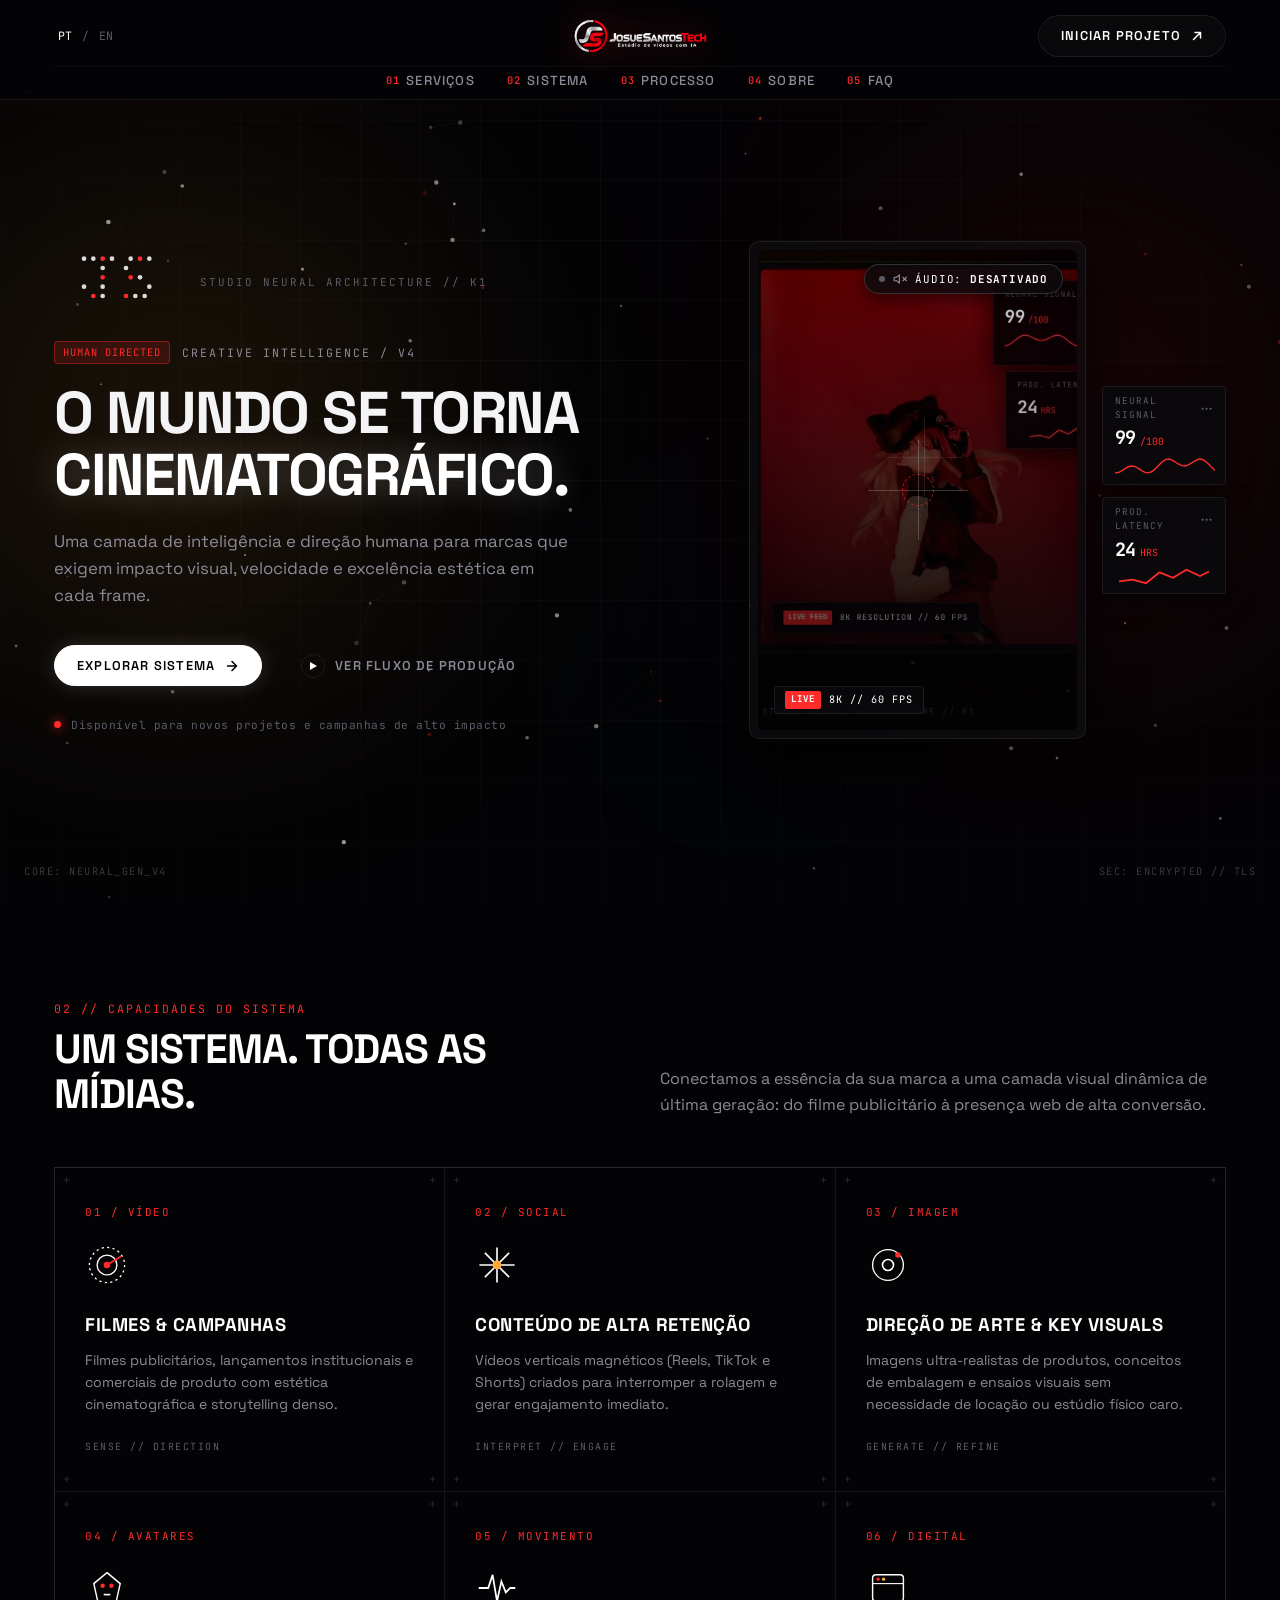
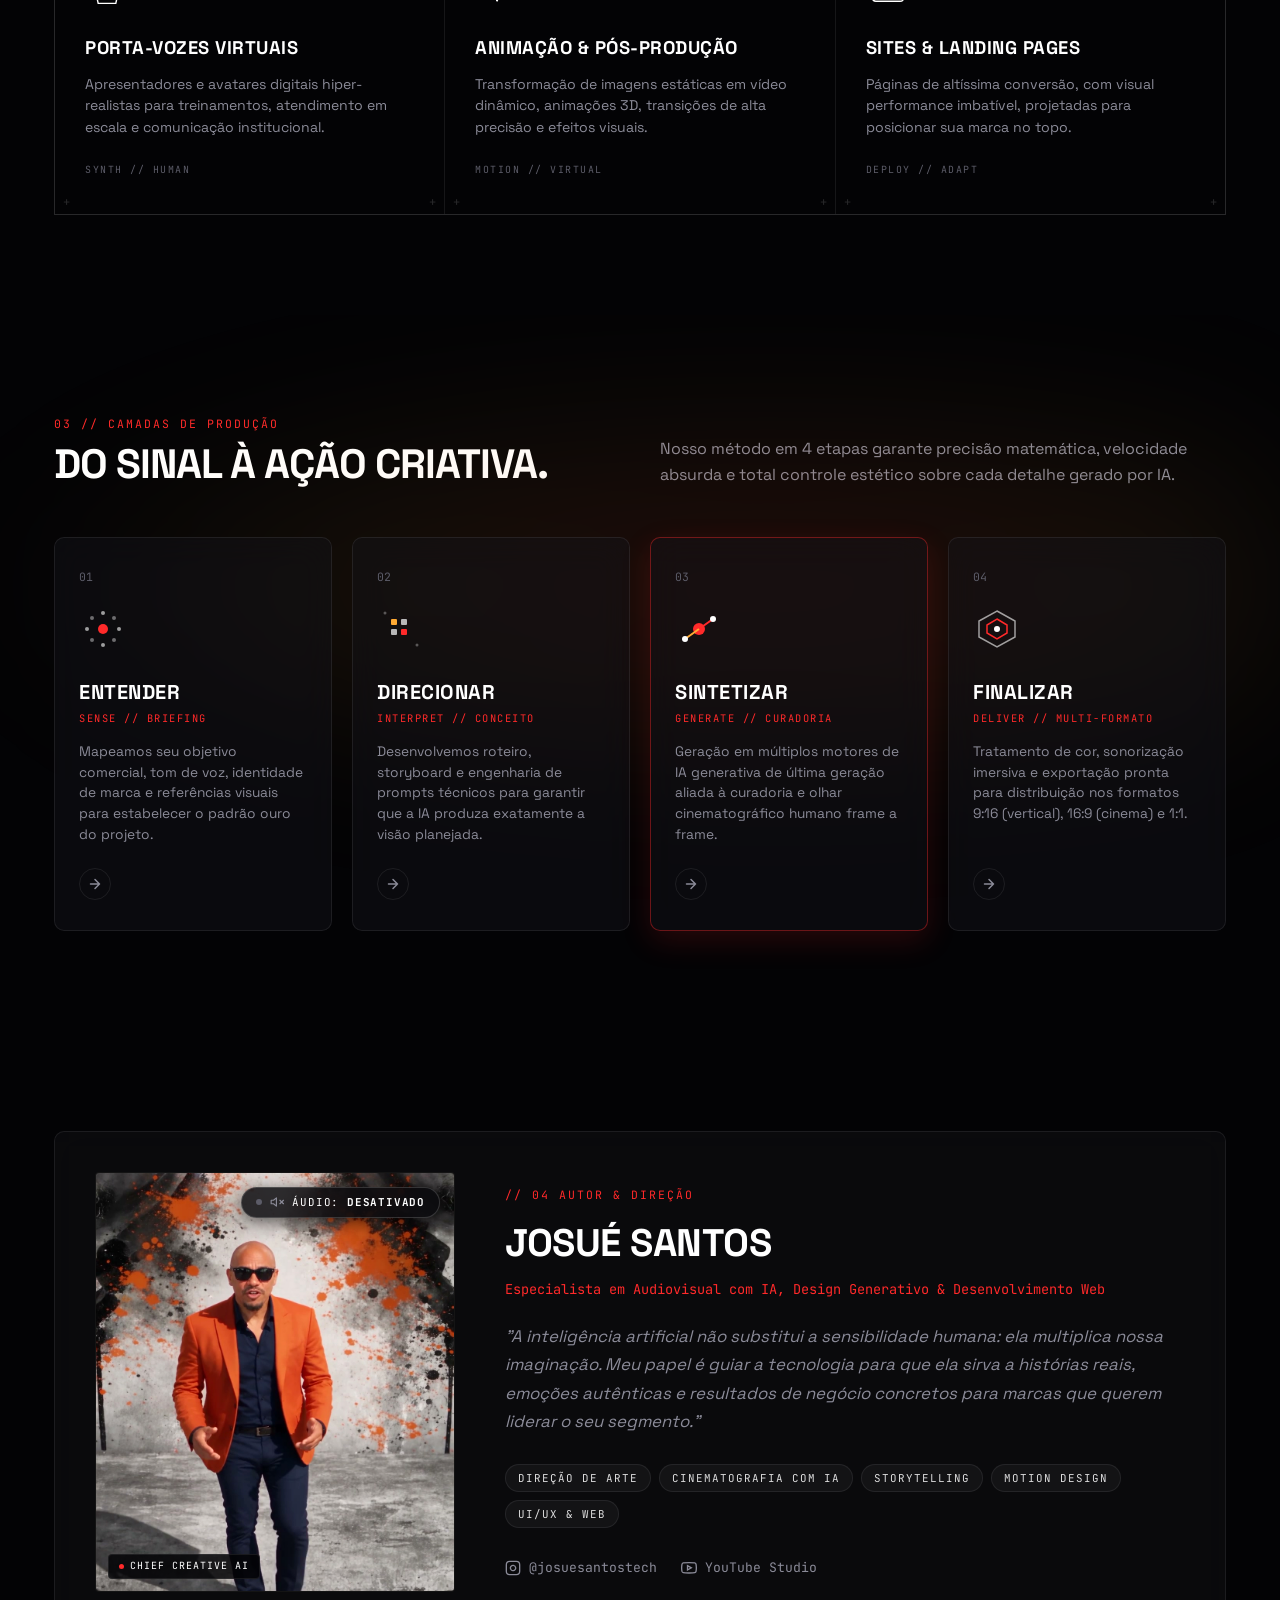
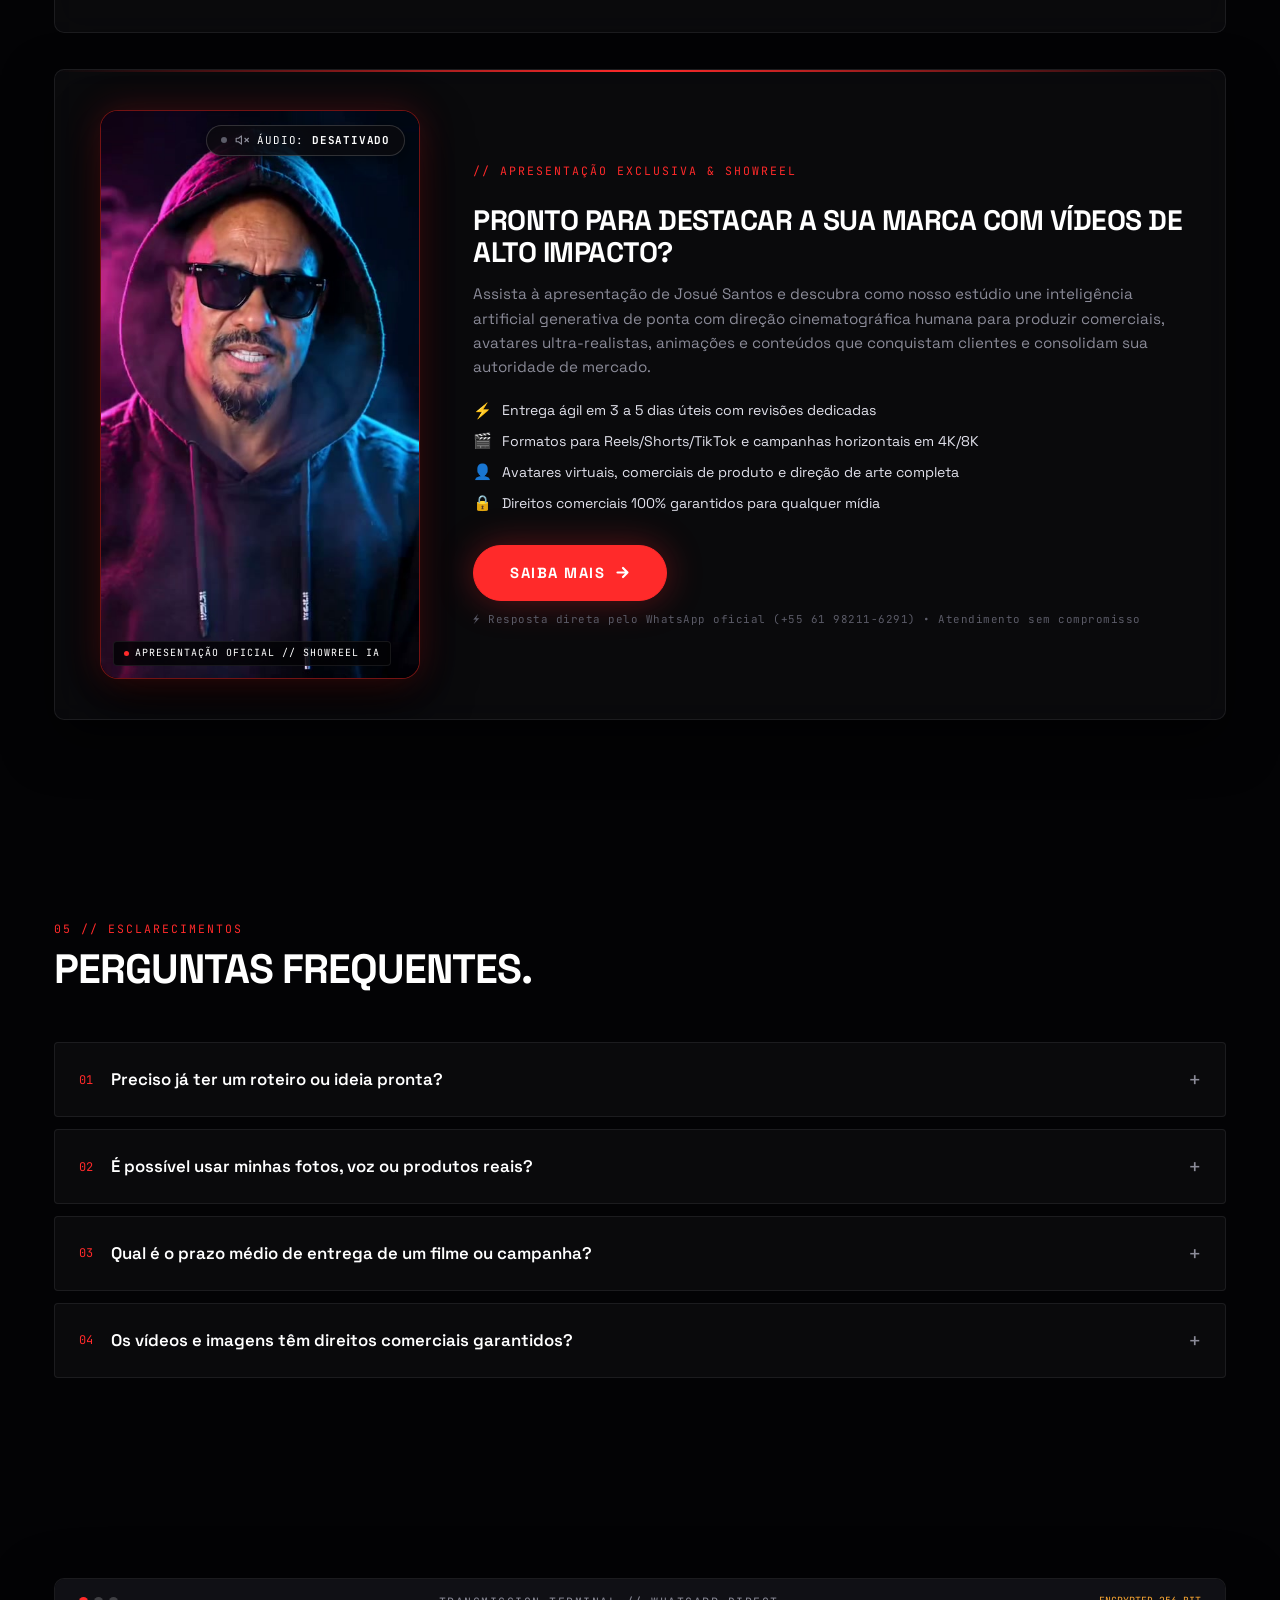
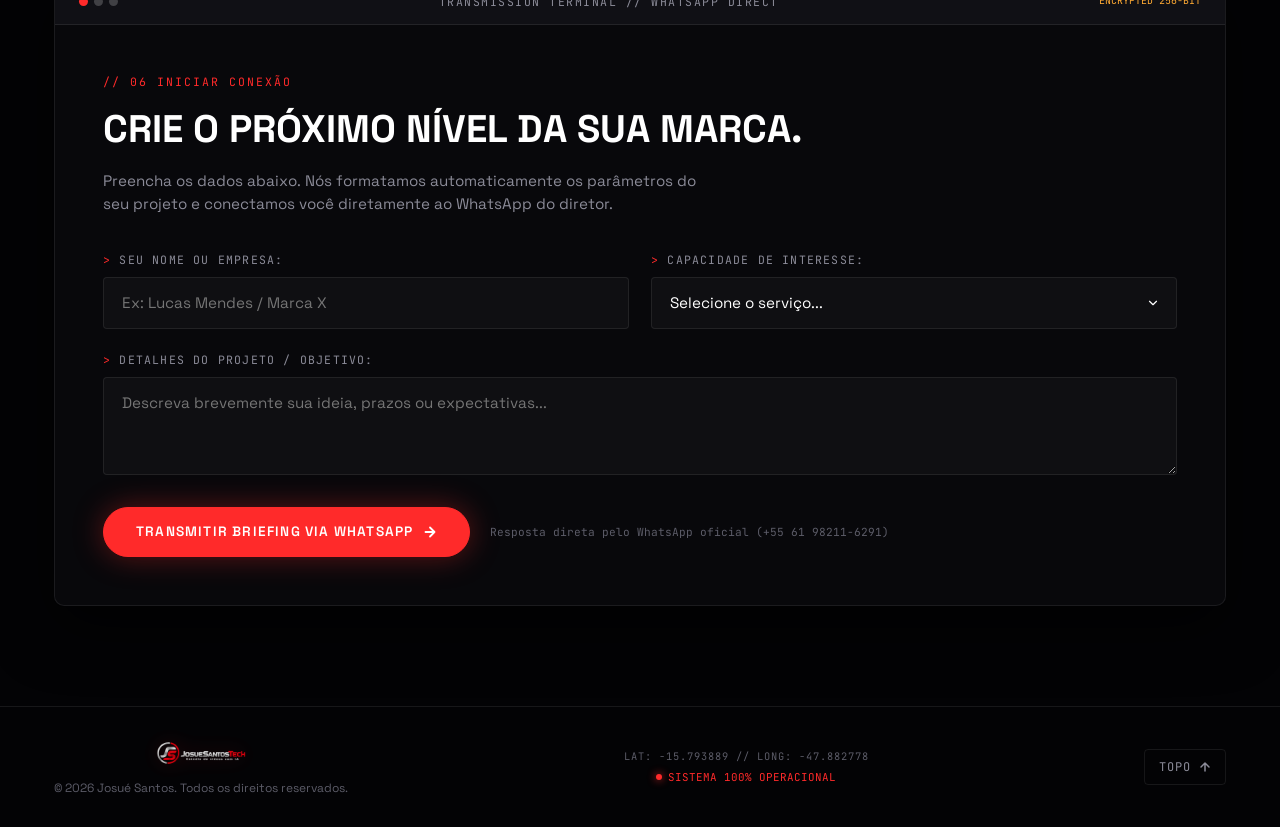
==== commit bee0fd08: "fix: alterar texto do botao de CTA para SAIBA MAIS" ====
--- a/index.html
+++ b/index.html
@@ -11,7 +11,7 @@
   <link rel="preconnect" href="https://fonts.gstatic.com" crossorigin>
   <link href="https://fonts.googleapis.com/css2?family=JetBrains+Mono:wght@400;500;700&family=Space+Grotesk:wght@400;500;600;700&family=Syne:wght@700;800&display=swap" rel="stylesheet">
   
-  <link rel="stylesheet" href="style.css?v=20261122_07">
+  <link rel="stylesheet" href="style.css?v=20261122_08">
 </head>
 <body class="theme-dark">
 
@@ -620,11 +620,11 @@
             </div>
 
             <div class="showcase-btn-wrap">
-              <a href="https://wa.me/5561982116291?text=Ol%C3%A1%20Josu%C3%A9%21%20Assisti%20%C3%A0%20sua%20apresenta%C3%A7%C3%A3o%20no%20site%20e%20gostaria%20de%20fazer%20o%20or%C3%A7amento%20do%20meu%20v%C3%ADdeo." 
+              <a href="https://wa.me/5561982116291?text=Ol%C3%A1%20Josu%C3%A9%21%20Assisti%20%C3%A0%20sua%20apresenta%C3%A7%C3%A3o%20no%20site%20e%20gostaria%20de%20saber%20mais." 
                  target="_blank" 
                  rel="noopener" 
                  class="btn-pill btn-pill-solid btn-super-cta-video">
-                <span>FAÇA O ORÇAMENTO DO SEU VÍDEO</span>
+                <span>SAIBA MAIS</span>
                 <svg width="15" height="15" viewBox="0 0 15 15" fill="none"><path d="M2.5 7.5H12.5M12.5 7.5L8 3M12.5 7.5L8 12" stroke="currentColor" stroke-width="2.2" stroke-linecap="round" stroke-linejoin="round"/></svg>
               </a>
               <span class="showcase-subnote">⚡ Resposta direta pelo WhatsApp oficial (+55 61 98211-6291) • Atendimento sem compromisso</span>
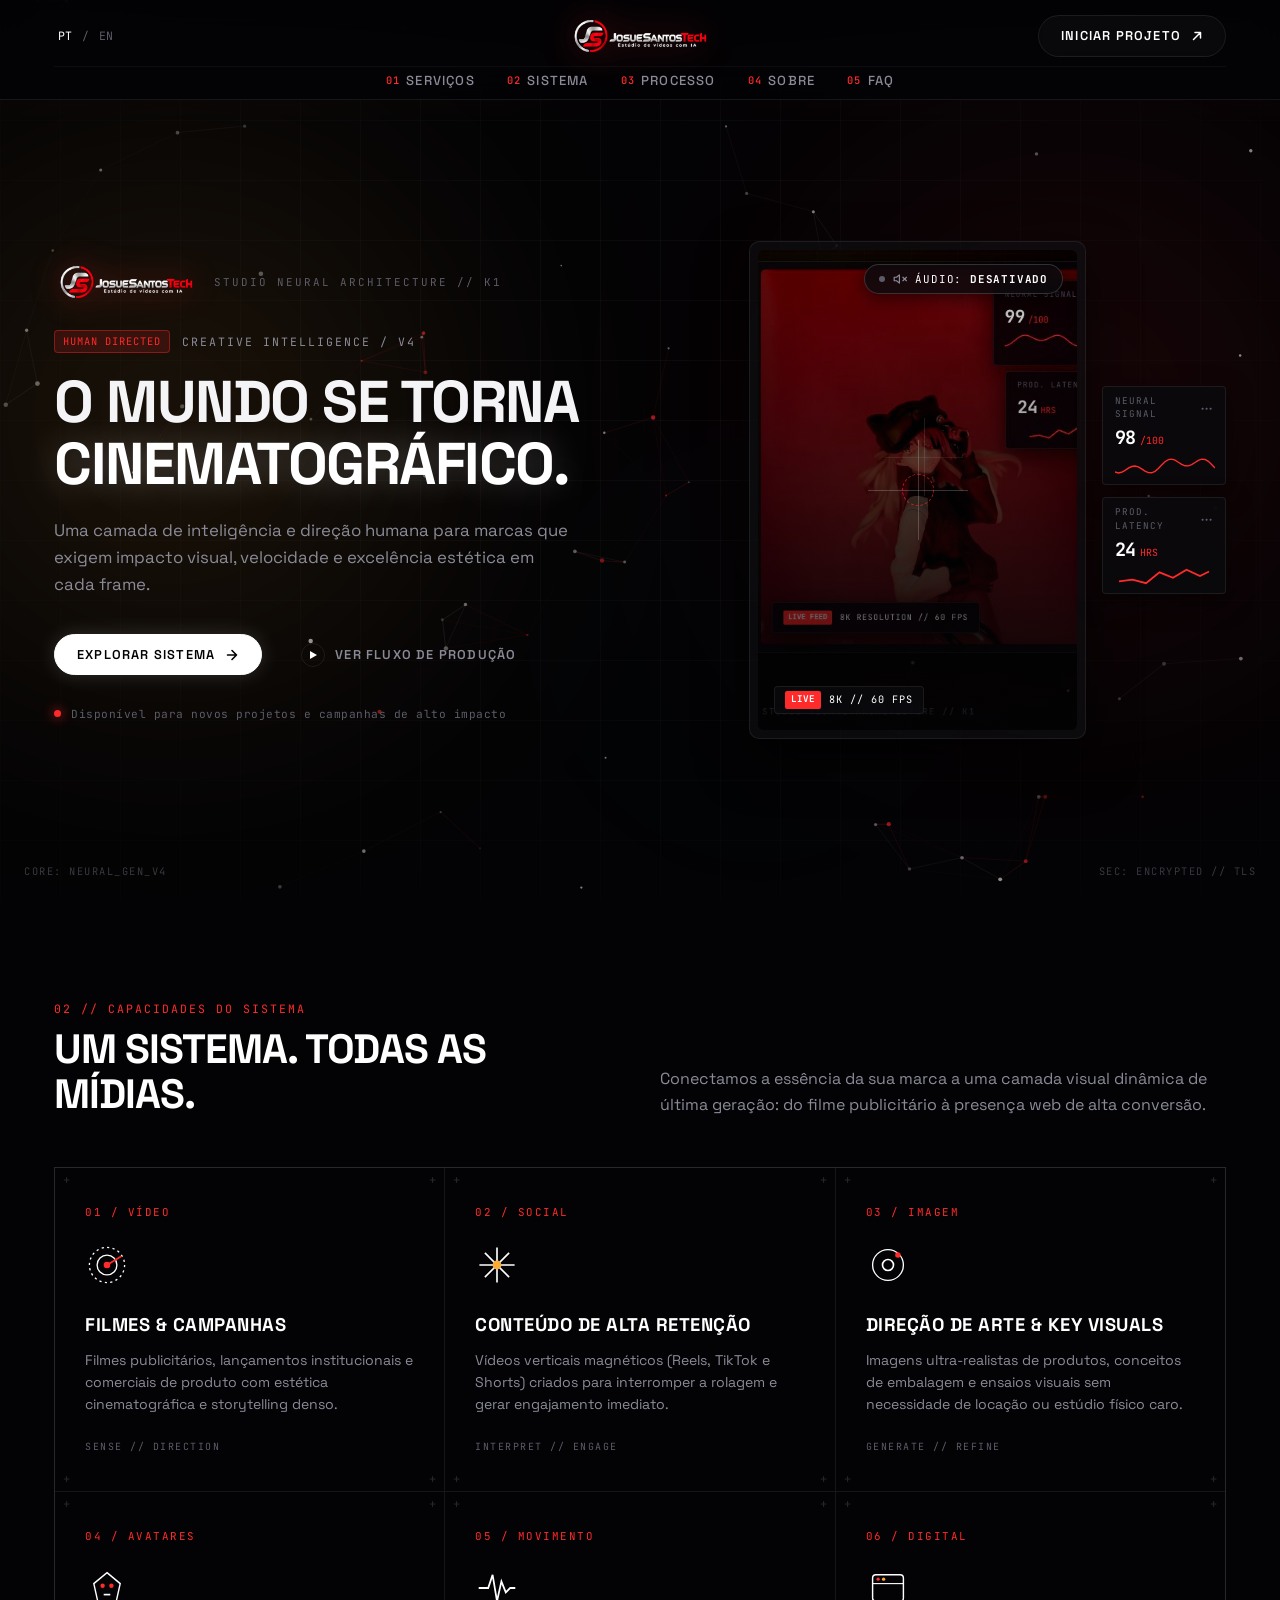
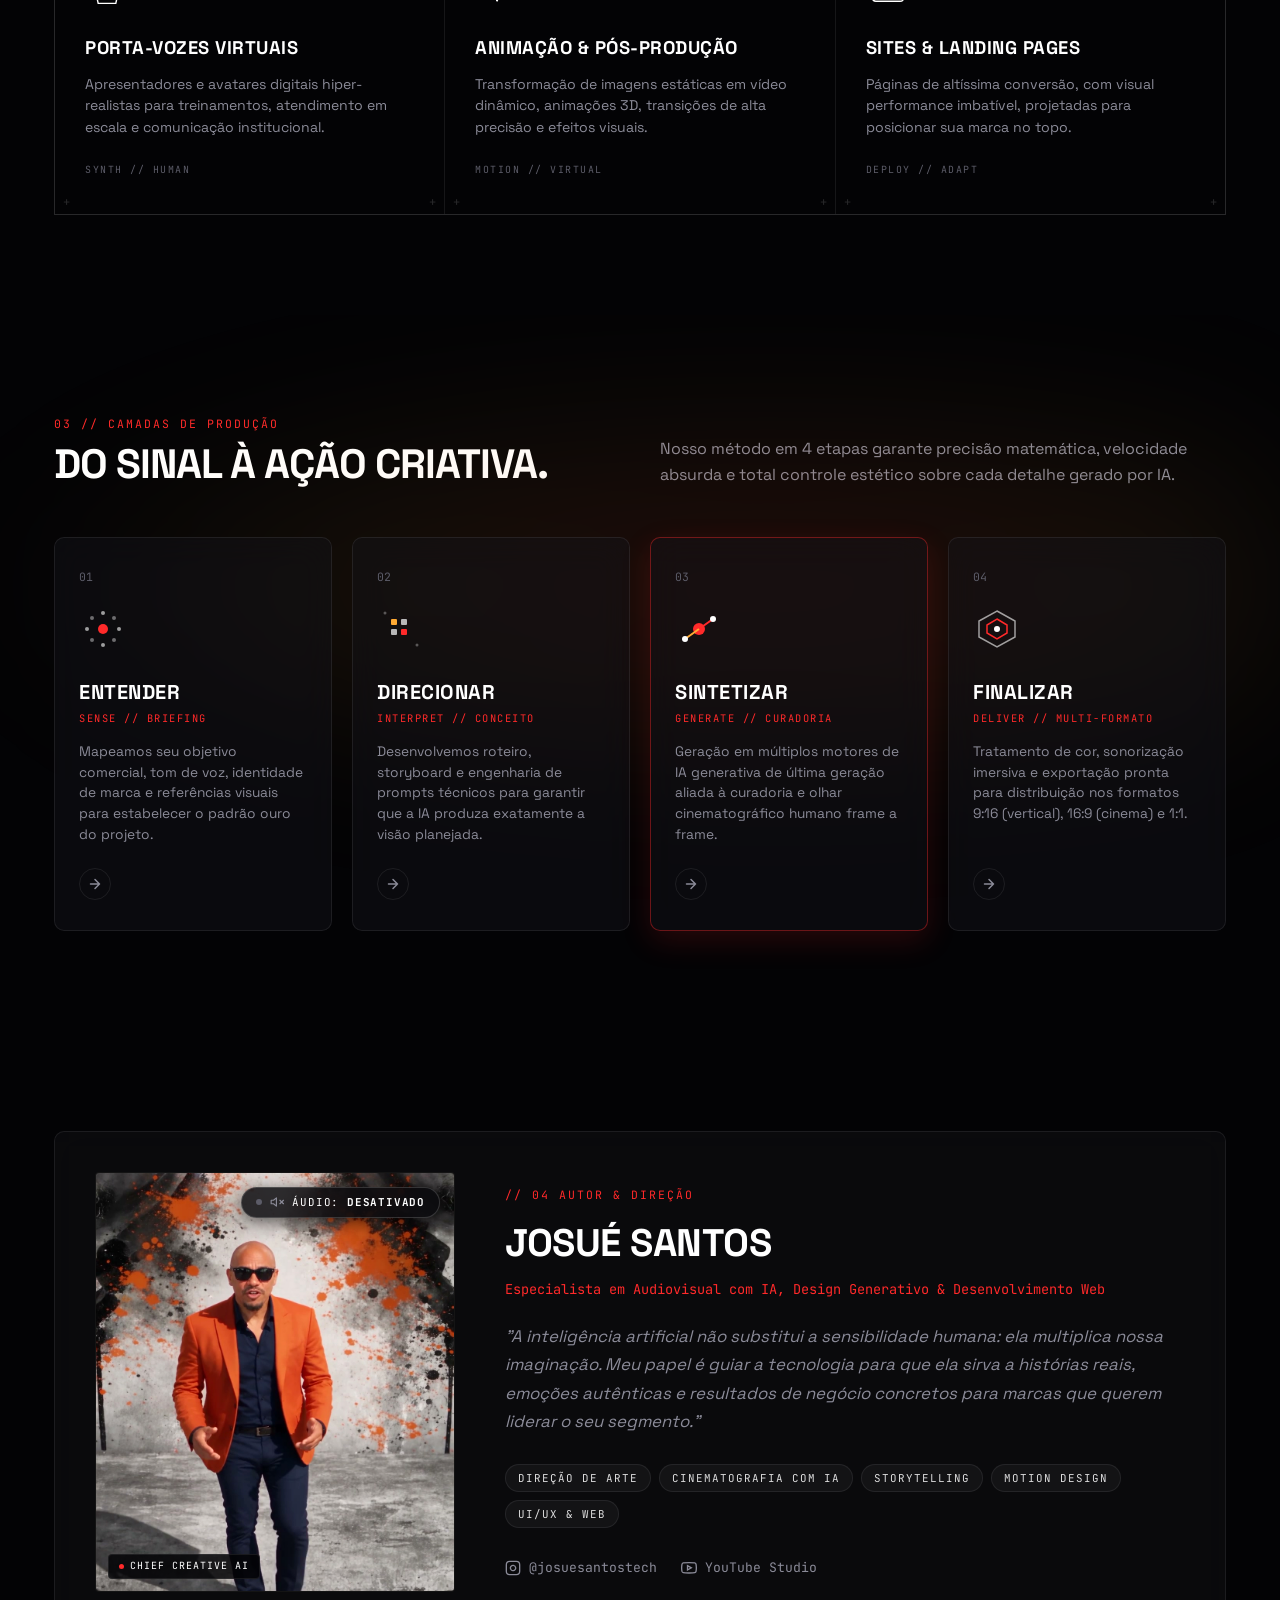
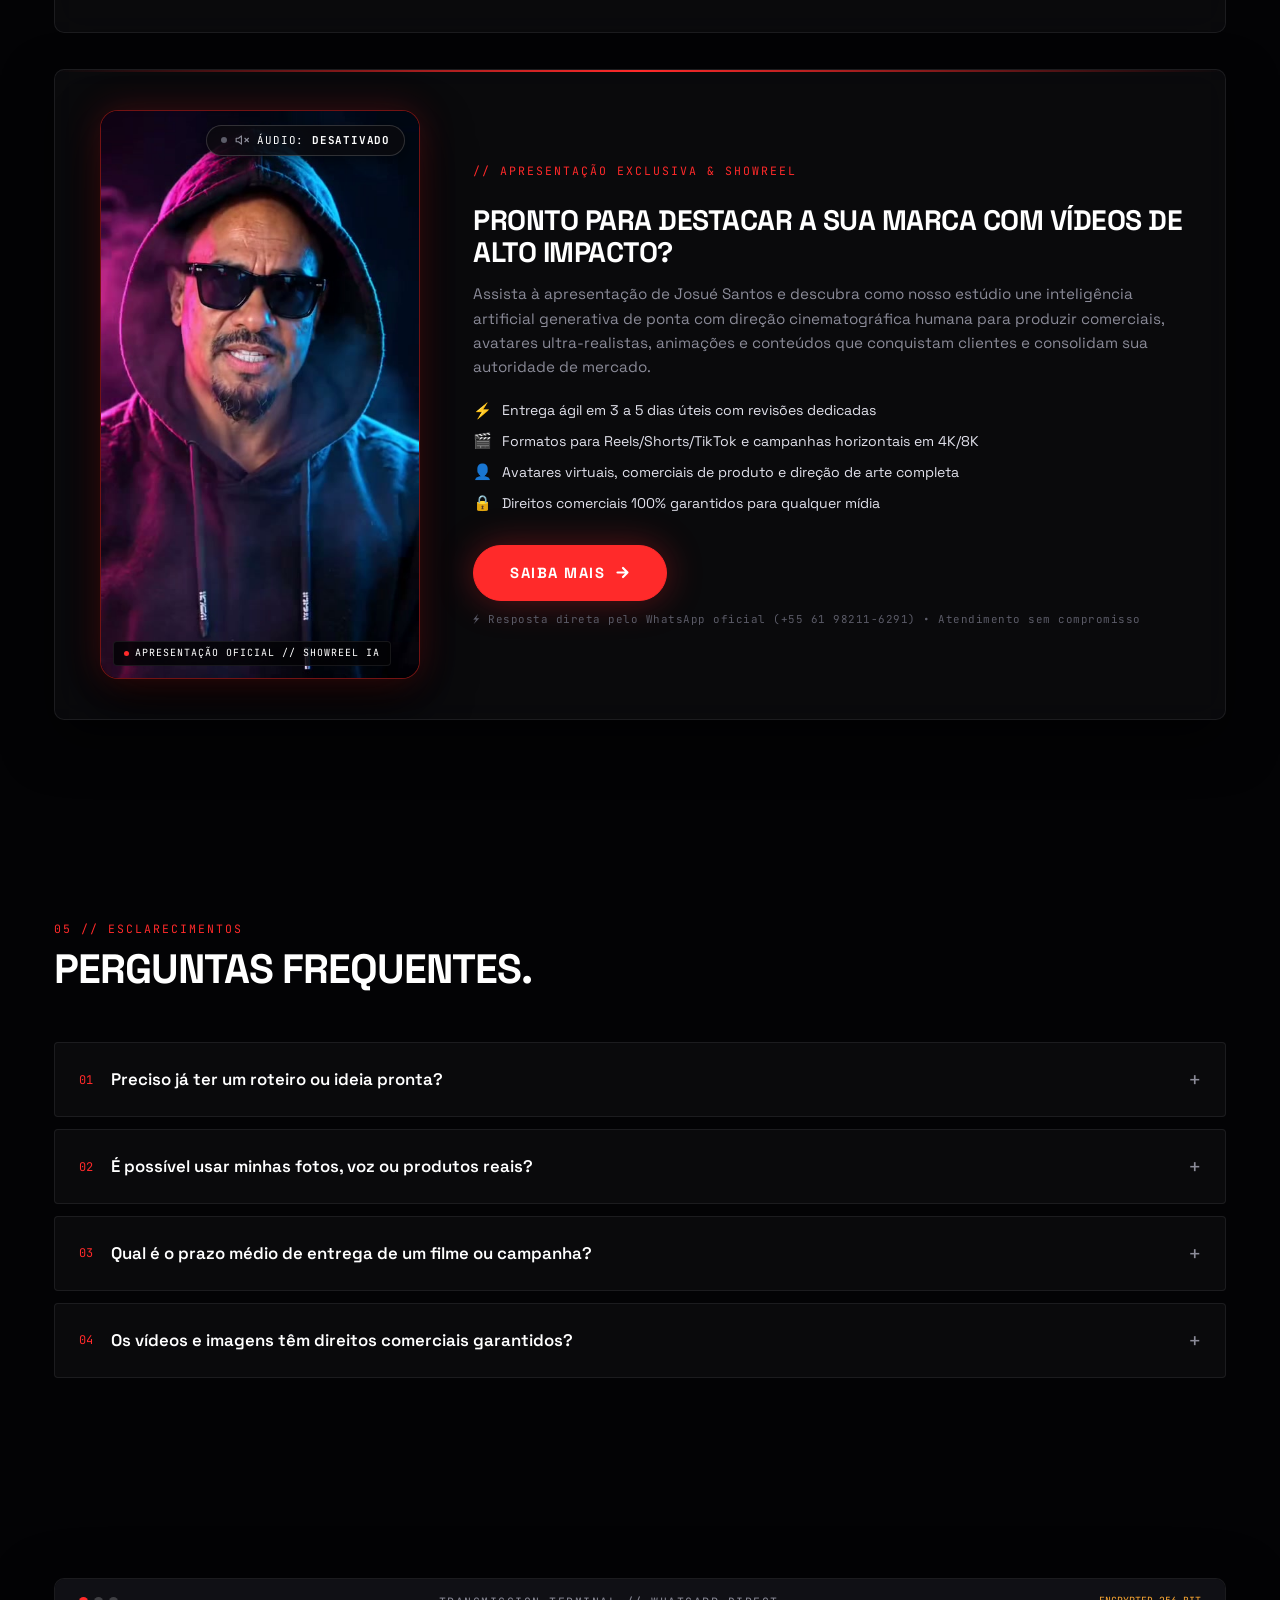
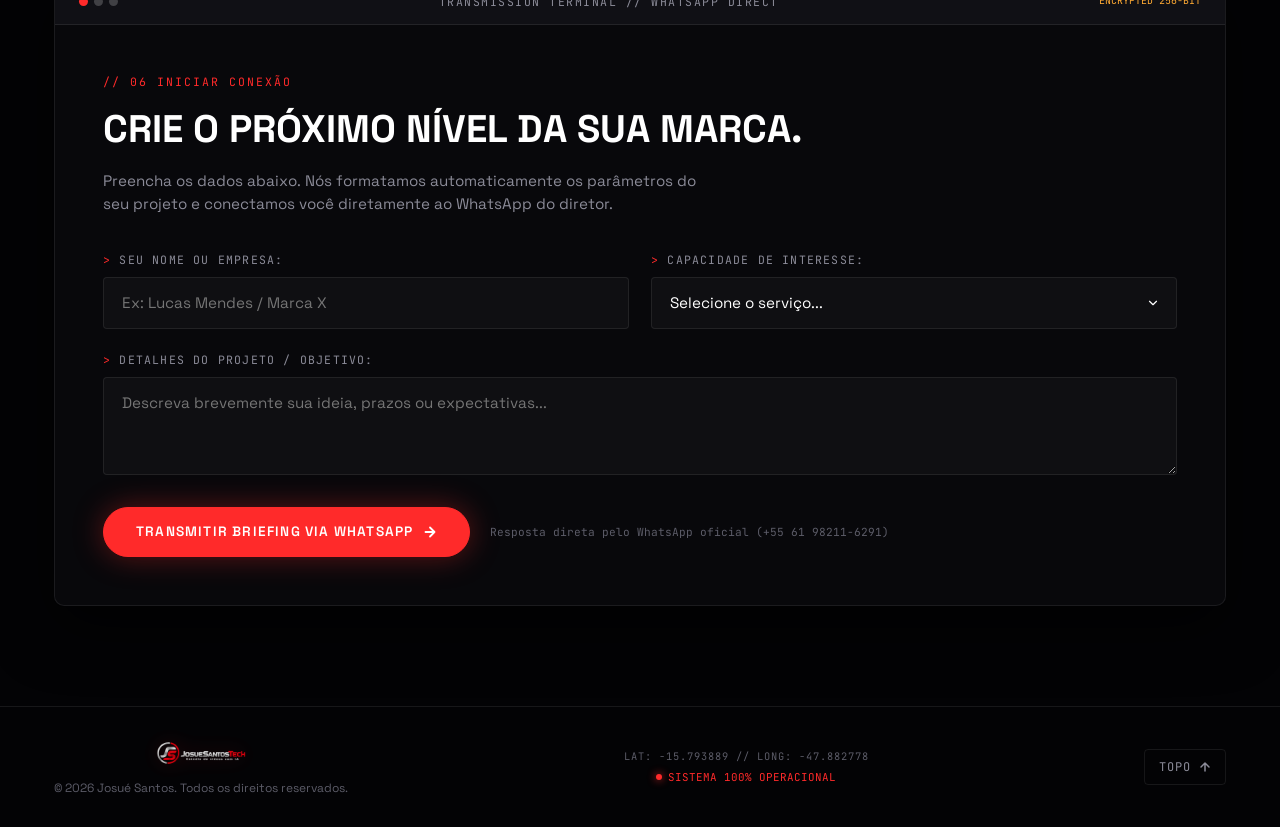
==== commit ec59d385: "feat: substituir JS em matriz por logo oficial no hero e criar briefing.html" ====
--- a/index.html
+++ b/index.html
@@ -11,7 +11,7 @@
   <link rel="preconnect" href="https://fonts.gstatic.com" crossorigin>
   <link href="https://fonts.googleapis.com/css2?family=JetBrains+Mono:wght@400;500;700&family=Space+Grotesk:wght@400;500;600;700&family=Syne:wght@700;800&display=swap" rel="stylesheet">
   
-  <link rel="stylesheet" href="style.css?v=20261122_08">
+  <link rel="stylesheet" href="style.css?v=20261122_09">
 </head>
 <body class="theme-dark">
 
@@ -85,25 +85,9 @@
         
         <!-- Coluna Esquerda: Texto & Chamadas -->
         <div class="hero-content">
-          <!-- Monograma em Matriz de Pontos (inspirado no K da referência) -->
-          <div class="dot-matrix-hero-monogram" title="JS Intelligence">
-            <svg viewBox="0 0 160 120" class="matrix-svg" aria-hidden="true">
-              <!-- Matriz de pontos iluminados formando "J" e "S" futurista -->
-              <g class="matrix-dots">
-                <!-- Barra superior -->
-                <circle cx="20" cy="20" r="4"/><circle cx="36" cy="20" r="4"/><circle cx="52" cy="20" r="4"/><circle cx="68" cy="20" r="4"/>
-                <!-- Haste do J -->
-                <circle cx="52" cy="36" r="4"/><circle cx="52" cy="52" r="4"/><circle cx="52" cy="68" r="4"/><circle cx="52" cy="84" r="4"/>
-                <circle cx="36" cy="84" r="4"/><circle cx="20" cy="68" r="4"/>
-                
-                <!-- Letra S / Raio -->
-                <circle cx="100" cy="20" r="4"/><circle cx="116" cy="20" r="4"/><circle cx="132" cy="20" r="4"/>
-                <circle cx="92" cy="36" r="4"/>
-                <circle cx="100" cy="52" r="4"/><circle cx="116" cy="52" r="4"/>
-                <circle cx="132" cy="68" r="4"/>
-                <circle cx="92" cy="84" r="4"/><circle cx="108" cy="84" r="4"/><circle cx="124" cy="84" r="4"/>
-              </g>
-            </svg>
+          <!-- Logo Oficial no Hero -->
+          <div class="hero-brand-badge" title="JosueSantosTech">
+            <img src="assets/logo-red.png" alt="JosueSantosTech - Estúdio de Vídeos com IA" class="hero-brand-logo">
             <span class="matrix-label">STUDIO NEURAL ARCHITECTURE // K1</span>
           </div>
 
--- a/style.css
+++ b/style.css
@@ -497,27 +497,30 @@
   align-items: center;
 }
 
-/* Monograma Matriz de Pontos (inspirado no grande K) */
-.dot-matrix-hero-monogram {
+/* Logo Oficial no Hero */
+.hero-brand-badge {
   display: flex;
   align-items: center;
   gap: 16px;
   margin-bottom: 24px;
-}
-
-.matrix-svg {
-  width: 130px;
-  height: 70px;
-}
-
-.matrix-dots circle {
-  fill: #fff;
-  opacity: 0.85;
-}
-
-.matrix-dots circle:nth-child(3n) {
-  fill: var(--accent-red);
-  opacity: 1;
+  flex-wrap: wrap;
+}
+
+.hero-brand-logo {
+  height: 48px;
+  width: auto;
+  object-fit: contain;
+  filter: drop-shadow(0 0 16px rgba(255, 42, 42, 0.4));
+  transition: var(--transition-fast);
+}
+
+.hero-brand-logo:hover {
+  filter: drop-shadow(0 0 24px rgba(255, 42, 42, 0.7));
+  transform: translateY(-1px);
+}
+
+.dot-matrix-hero-monogram {
+  display: none;
 }
 
 .matrix-label {
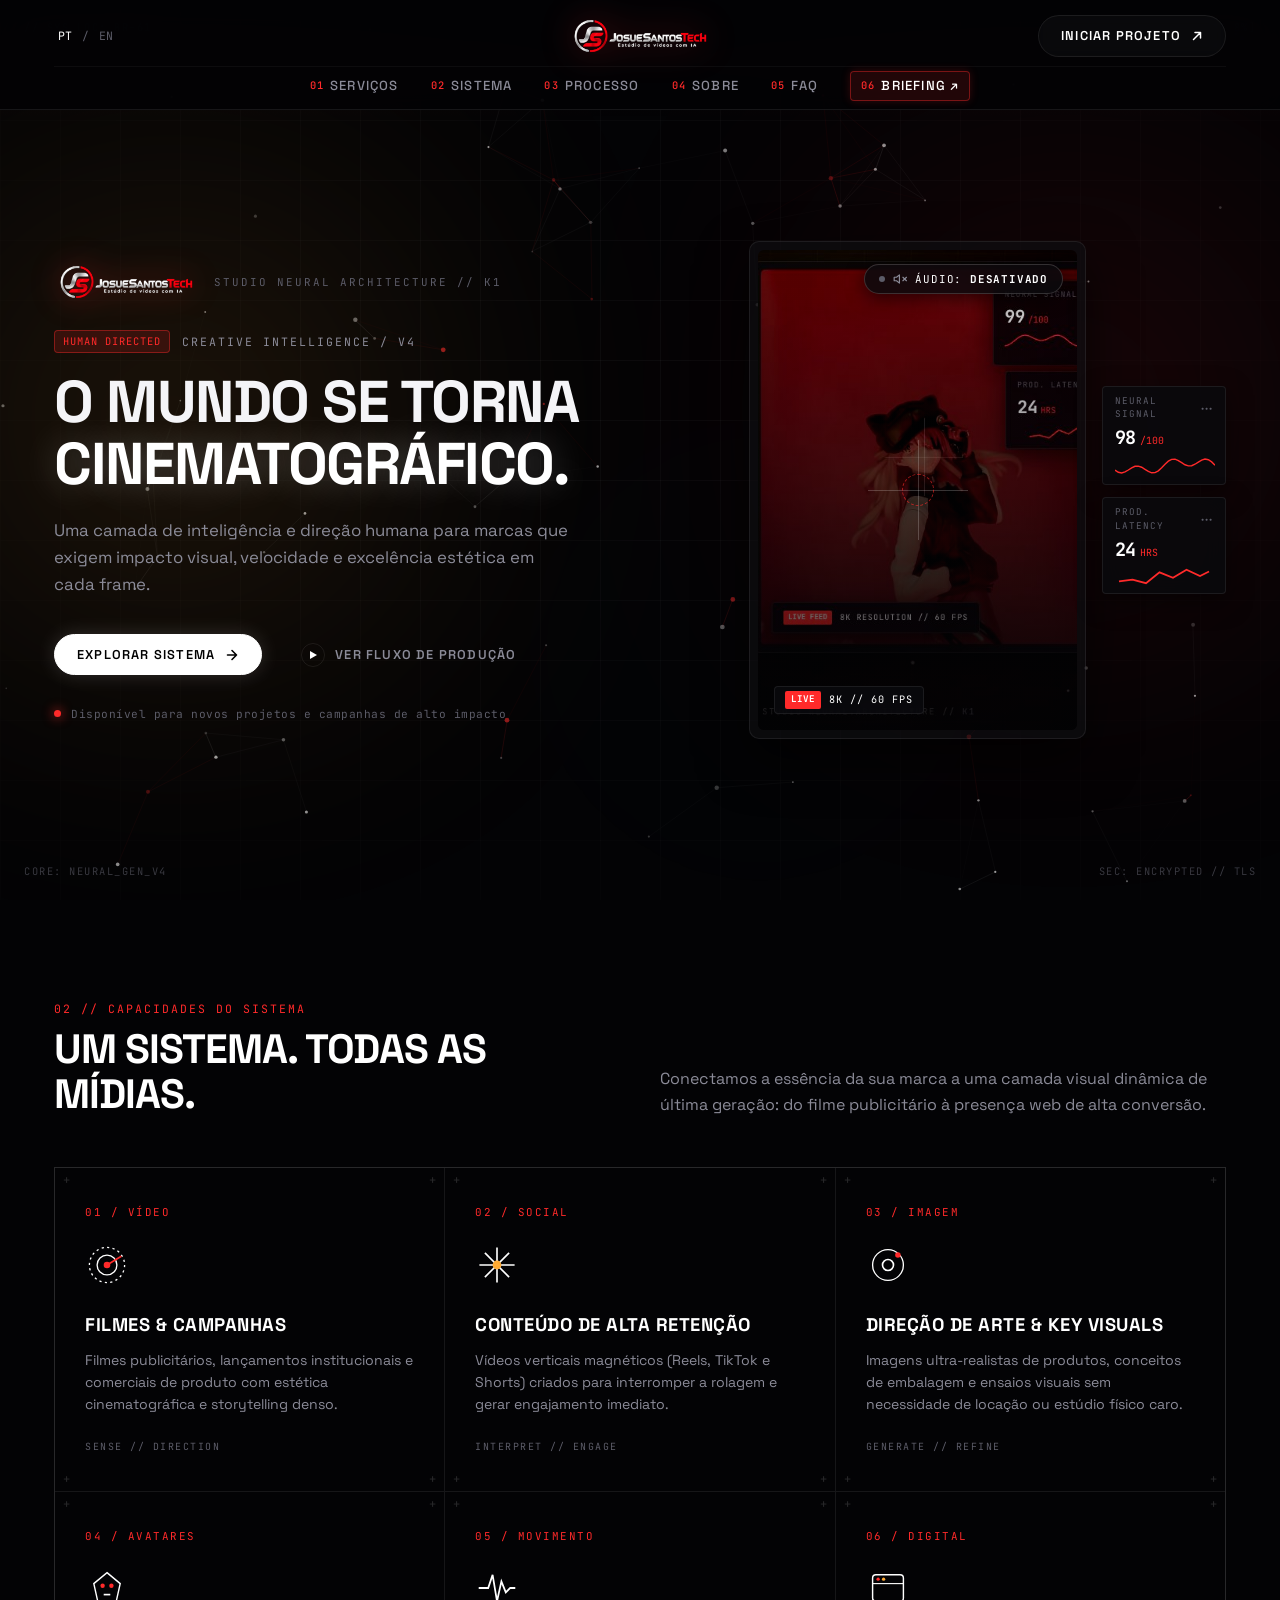
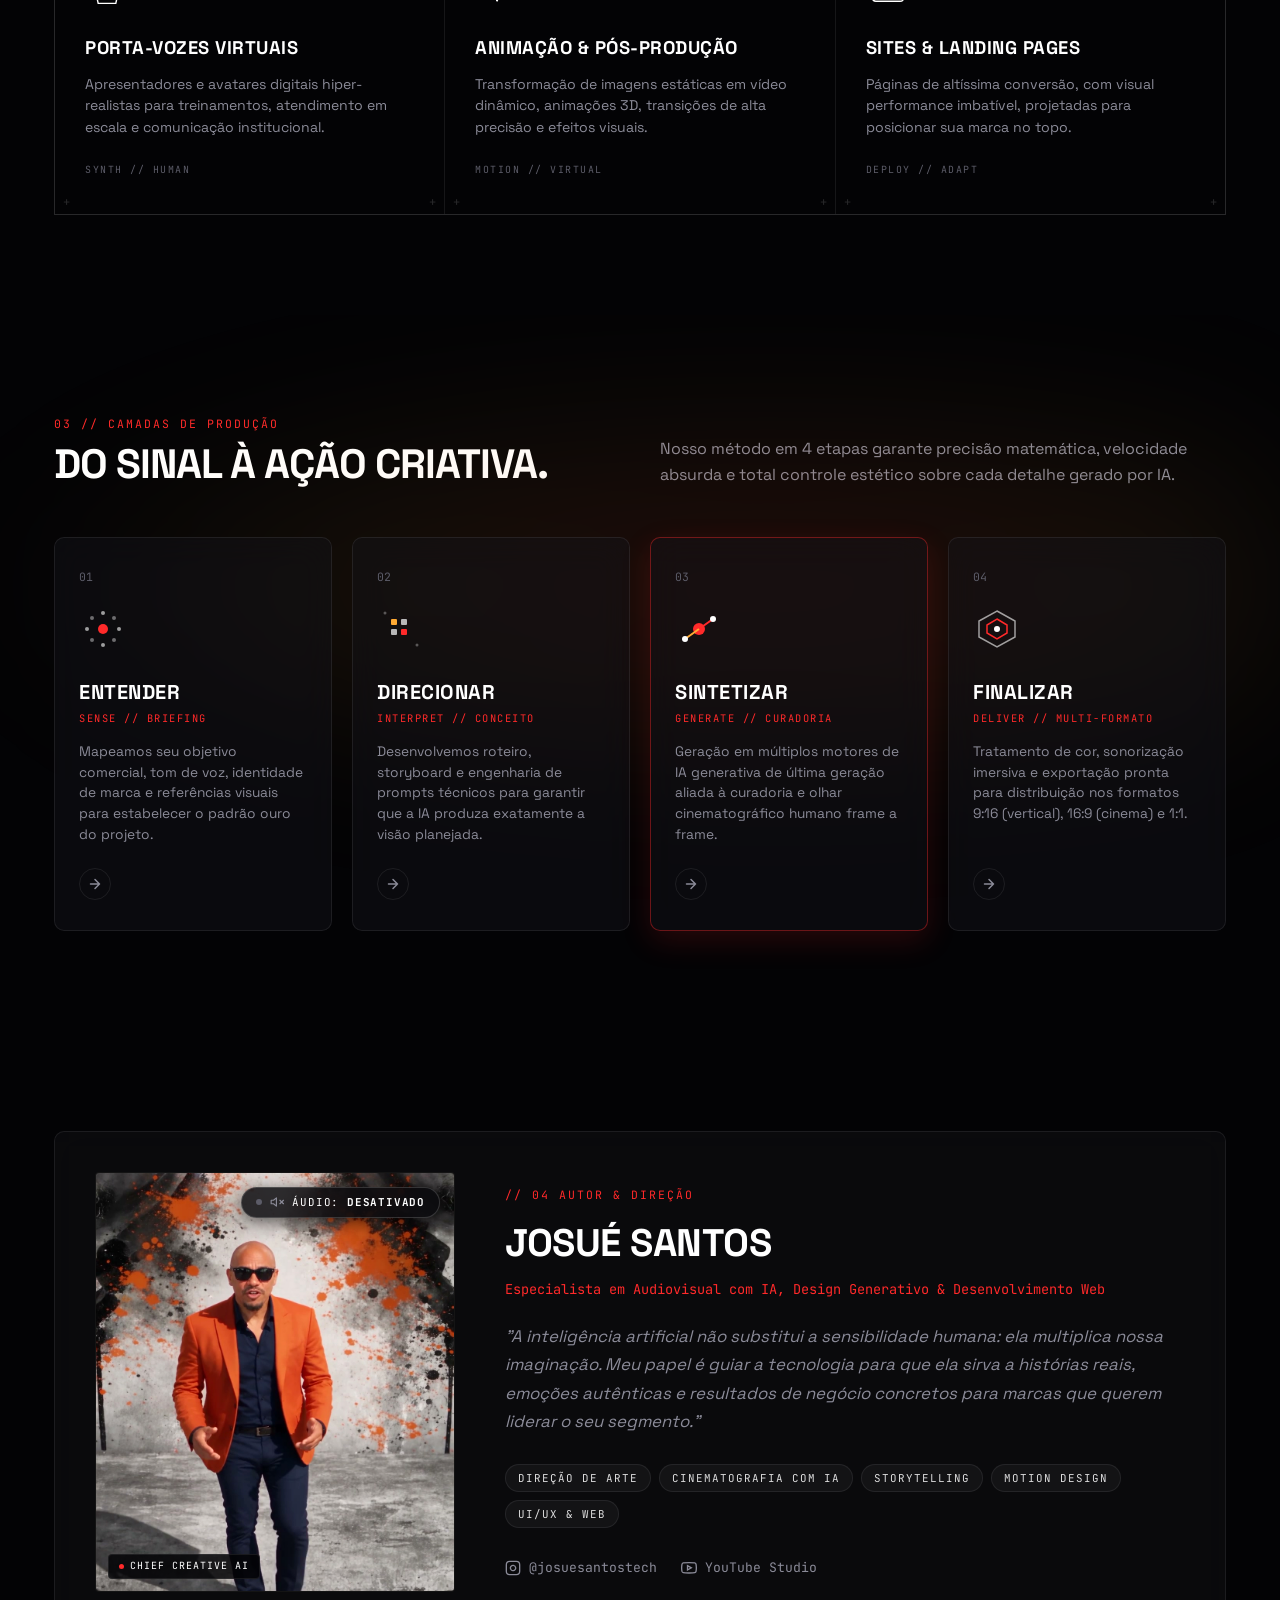
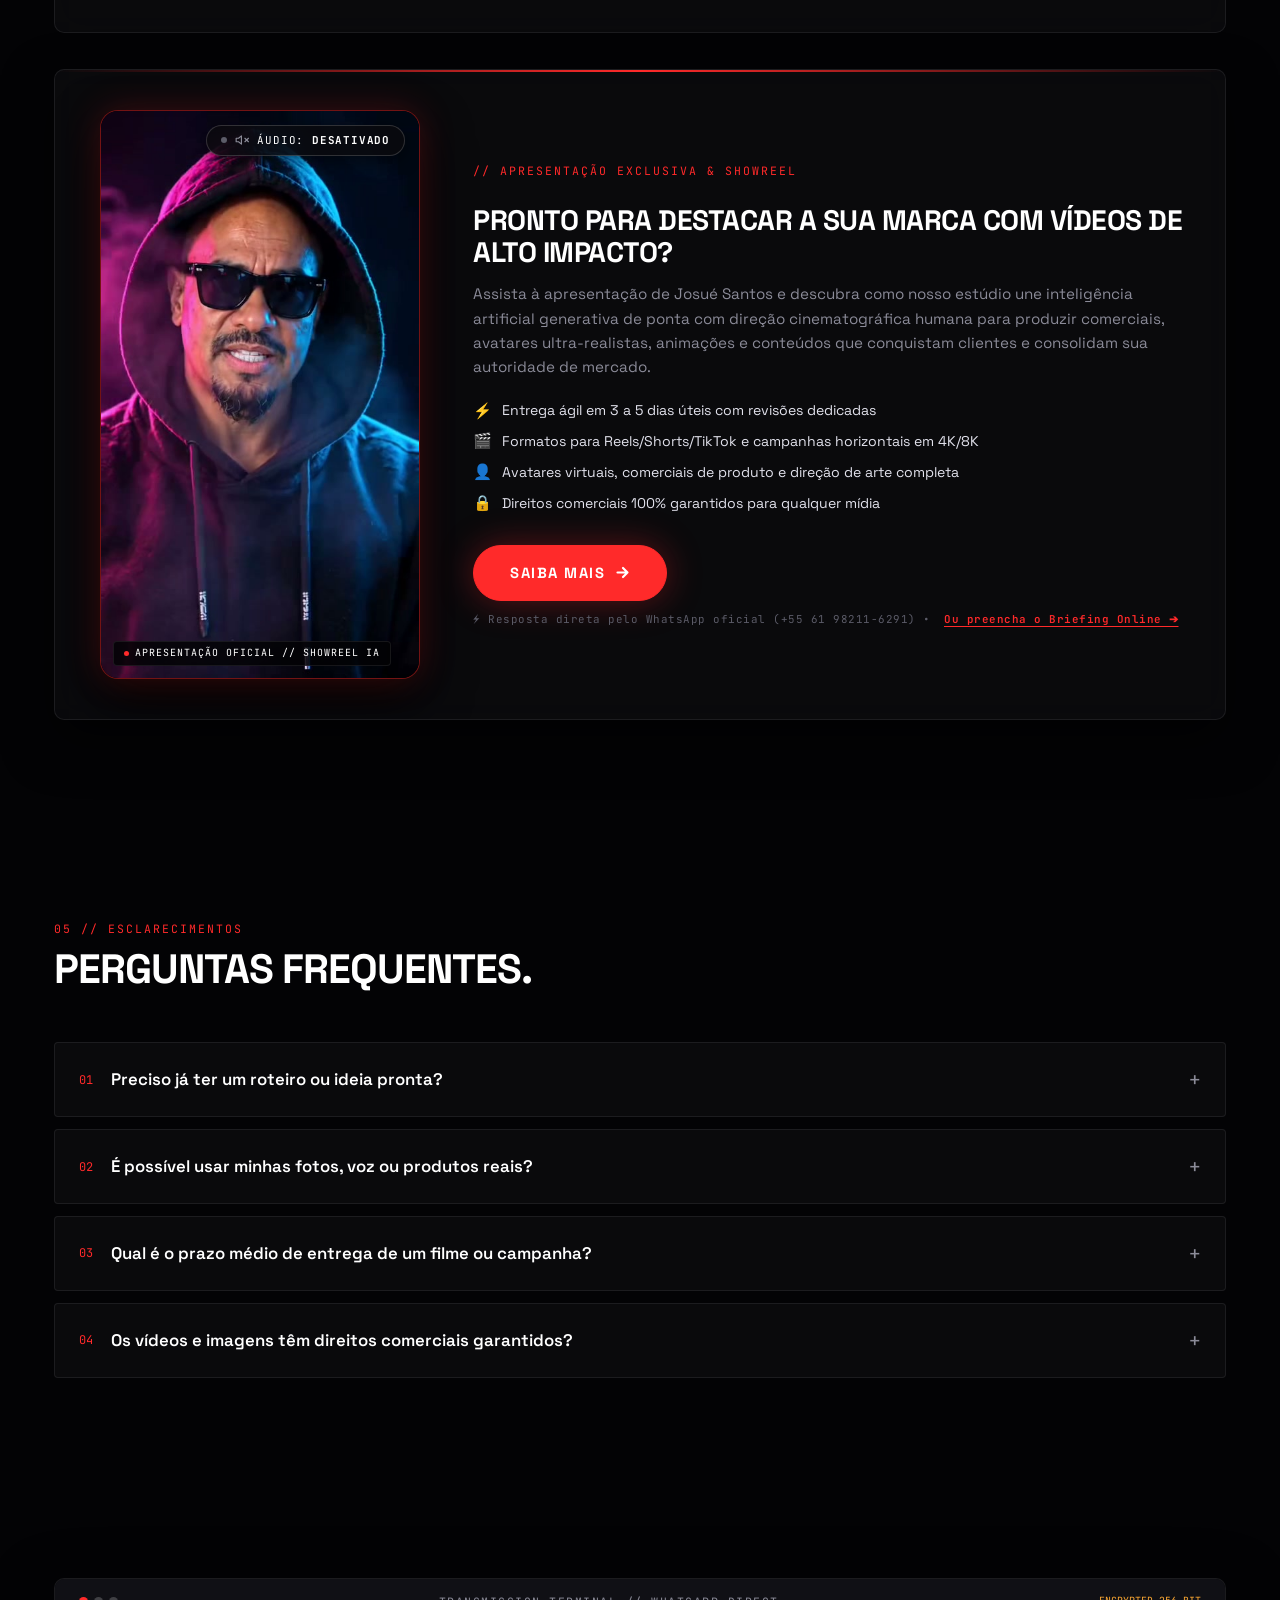
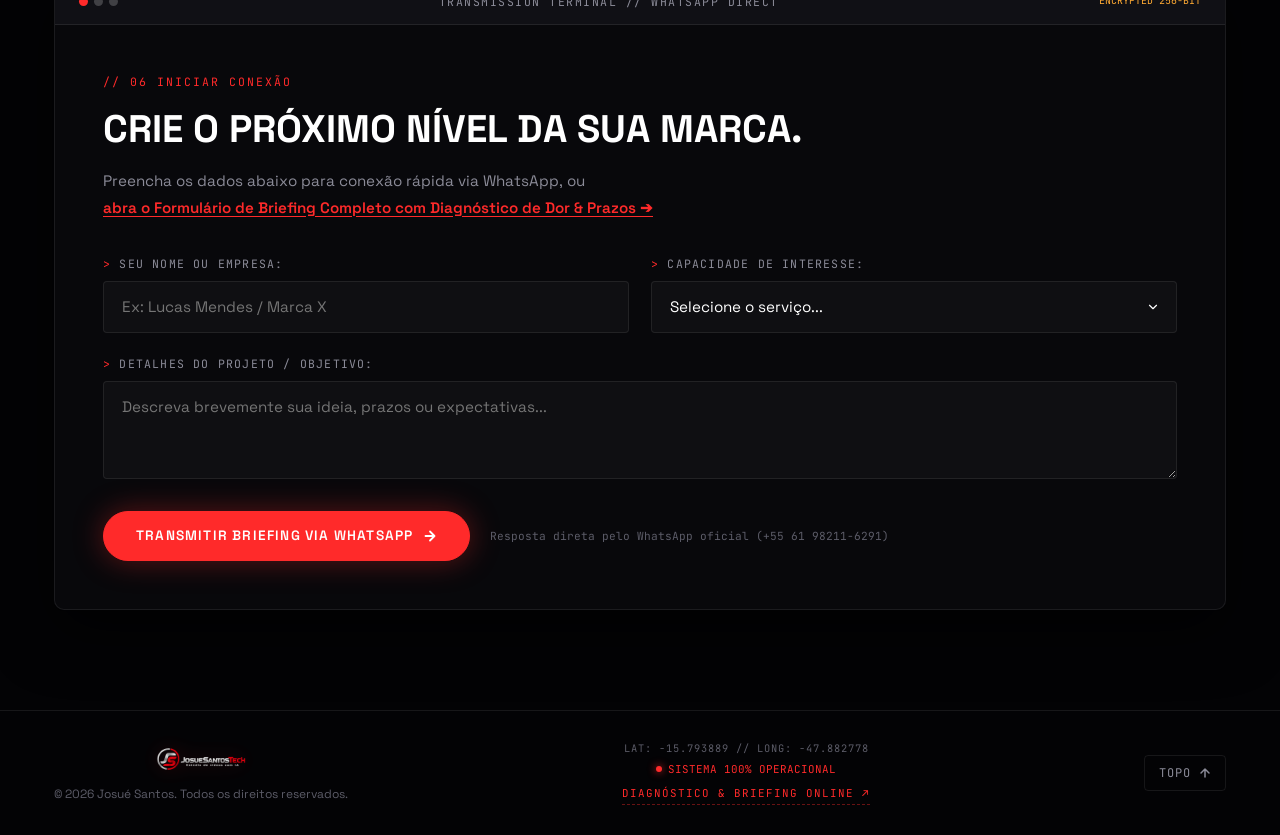
==== commit ebec16eb: "feat: papel de fundo com logo profissional no briefing e links externos integrados" ====
--- a/index.html
+++ b/index.html
@@ -11,7 +11,7 @@
   <link rel="preconnect" href="https://fonts.gstatic.com" crossorigin>
   <link href="https://fonts.googleapis.com/css2?family=JetBrains+Mono:wght@400;500;700&family=Space+Grotesk:wght@400;500;600;700&family=Syne:wght@700;800&display=swap" rel="stylesheet">
   
-  <link rel="stylesheet" href="style.css?v=20261122_09">
+  <link rel="stylesheet" href="style.css?v=20261122_10">
 </head>
 <body class="theme-dark">
 
@@ -58,7 +58,7 @@
         </div>
 
         <div class="header-side-right">
-          <a href="#briefing" class="btn-pill btn-pill-outline header-cta">
+          <a href="briefing.html" target="_blank" class="btn-pill btn-pill-outline header-cta" title="Preencher Briefing & Diagnóstico Estratégico">
             <span>INICIAR PROJETO</span>
             <svg width="12" height="12" viewBox="0 0 12 12" fill="none"><path d="M2.5 9.5L9.5 2.5M9.5 2.5H4M9.5 2.5V8" stroke="currentColor" stroke-width="1.5" stroke-linecap="round" stroke-linejoin="round"/></svg>
           </a>
@@ -73,6 +73,7 @@
           <a href="#processo" class="nav-link"><span class="nav-num">03</span> PROCESSO</a>
           <a href="#sobre" class="nav-link"><span class="nav-num">04</span> SOBRE</a>
           <a href="#duvidas" class="nav-link"><span class="nav-num">05</span> FAQ</a>
+          <a href="briefing.html" target="_blank" class="nav-link nav-link-briefing"><span class="nav-num">06</span> BRIEFING ↗</a>
         </nav>
       </div>
     </div>
@@ -611,7 +612,7 @@
                 <span>SAIBA MAIS</span>
                 <svg width="15" height="15" viewBox="0 0 15 15" fill="none"><path d="M2.5 7.5H12.5M12.5 7.5L8 3M12.5 7.5L8 12" stroke="currentColor" stroke-width="2.2" stroke-linecap="round" stroke-linejoin="round"/></svg>
               </a>
-              <span class="showcase-subnote">⚡ Resposta direta pelo WhatsApp oficial (+55 61 98211-6291) • Atendimento sem compromisso</span>
+              <span class="showcase-subnote">⚡ Resposta direta pelo WhatsApp oficial (+55 61 98211-6291) • <a href="briefing.html" target="_blank" class="subnote-briefing-link">Ou preencha o Briefing Online ➔</a></span>
             </div>
           </div>
         </div>
@@ -698,7 +699,7 @@
             <div class="terminal-intro">
               <span class="section-code">// 06 INICIAR CONEXÃO</span>
               <h2 class="terminal-heading">CRIE O PRÓXIMO NÍVEL DA SUA MARCA.</h2>
-              <p class="terminal-sub">Preencha os dados abaixo. Nós formatamos automaticamente os parâmetros do seu projeto e conectamos você diretamente ao WhatsApp do diretor.</p>
+              <p class="terminal-sub">Preencha os dados abaixo para conexão rápida via WhatsApp, ou <a href="briefing.html" target="_blank" class="terminal-briefing-highlight">abra o Formulário de Briefing Completo com Diagnóstico de Dor & Prazos ➔</a></p>
             </div>
 
             <form id="briefingForm" class="terminal-form">
@@ -764,6 +765,7 @@
       <div class="footer-center">
         <span class="footer-coords">LAT: -15.793889 // LONG: -47.882778</span>
         <span class="footer-status"><i class="status-indicator"></i> SISTEMA 100% OPERACIONAL</span>
+        <a href="briefing.html" target="_blank" class="footer-briefing-link">DIAGNÓSTICO & BRIEFING ONLINE ↗</a>
       </div>
 
       <div class="footer-right">
--- a/style.css
+++ b/style.css
@@ -1849,3 +1849,69 @@
     gap: 6px;
   }
 }
+
+/* Links de Acesso ao Formulário de Briefing Externo */
+.nav-link-briefing {
+  color: #fff !important;
+  background: rgba(255, 42, 42, 0.12);
+  border: 1px solid rgba(255, 42, 42, 0.4);
+  border-radius: var(--radius-sm);
+  padding: 4px 10px;
+  box-shadow: 0 0 10px rgba(255, 42, 42, 0.2);
+  transition: var(--transition-fast);
+}
+
+.nav-link-briefing:hover {
+  background: var(--accent-red);
+  color: #fff !important;
+  border-color: var(--accent-red);
+  box-shadow: 0 0 16px var(--accent-red-glow);
+  transform: translateY(-1px);
+}
+
+.subnote-briefing-link {
+  color: var(--accent-red);
+  text-decoration: underline;
+  text-underline-offset: 3px;
+  font-weight: 600;
+  margin-left: 6px;
+  transition: var(--transition-fast);
+}
+
+.subnote-briefing-link:hover {
+  color: #fff;
+  text-shadow: 0 0 8px var(--accent-red);
+}
+
+.terminal-briefing-highlight {
+  color: var(--accent-red);
+  text-decoration: underline;
+  text-underline-offset: 3px;
+  font-weight: 600;
+  display: inline-block;
+  margin-top: 4px;
+  transition: var(--transition-fast);
+}
+
+.terminal-briefing-highlight:hover {
+  color: #fff;
+  text-shadow: 0 0 10px var(--accent-red);
+}
+
+.footer-briefing-link {
+  display: inline-block;
+  margin-top: 4px;
+  color: var(--accent-red);
+  font-family: var(--font-mono);
+  font-size: 0.68rem;
+  letter-spacing: 1px;
+  text-decoration: none;
+  border-bottom: 1px dashed rgba(255, 42, 42, 0.4);
+  padding-bottom: 2px;
+  transition: var(--transition-fast);
+}
+
+.footer-briefing-link:hover {
+  color: #fff;
+  border-bottom-color: #fff;
+}
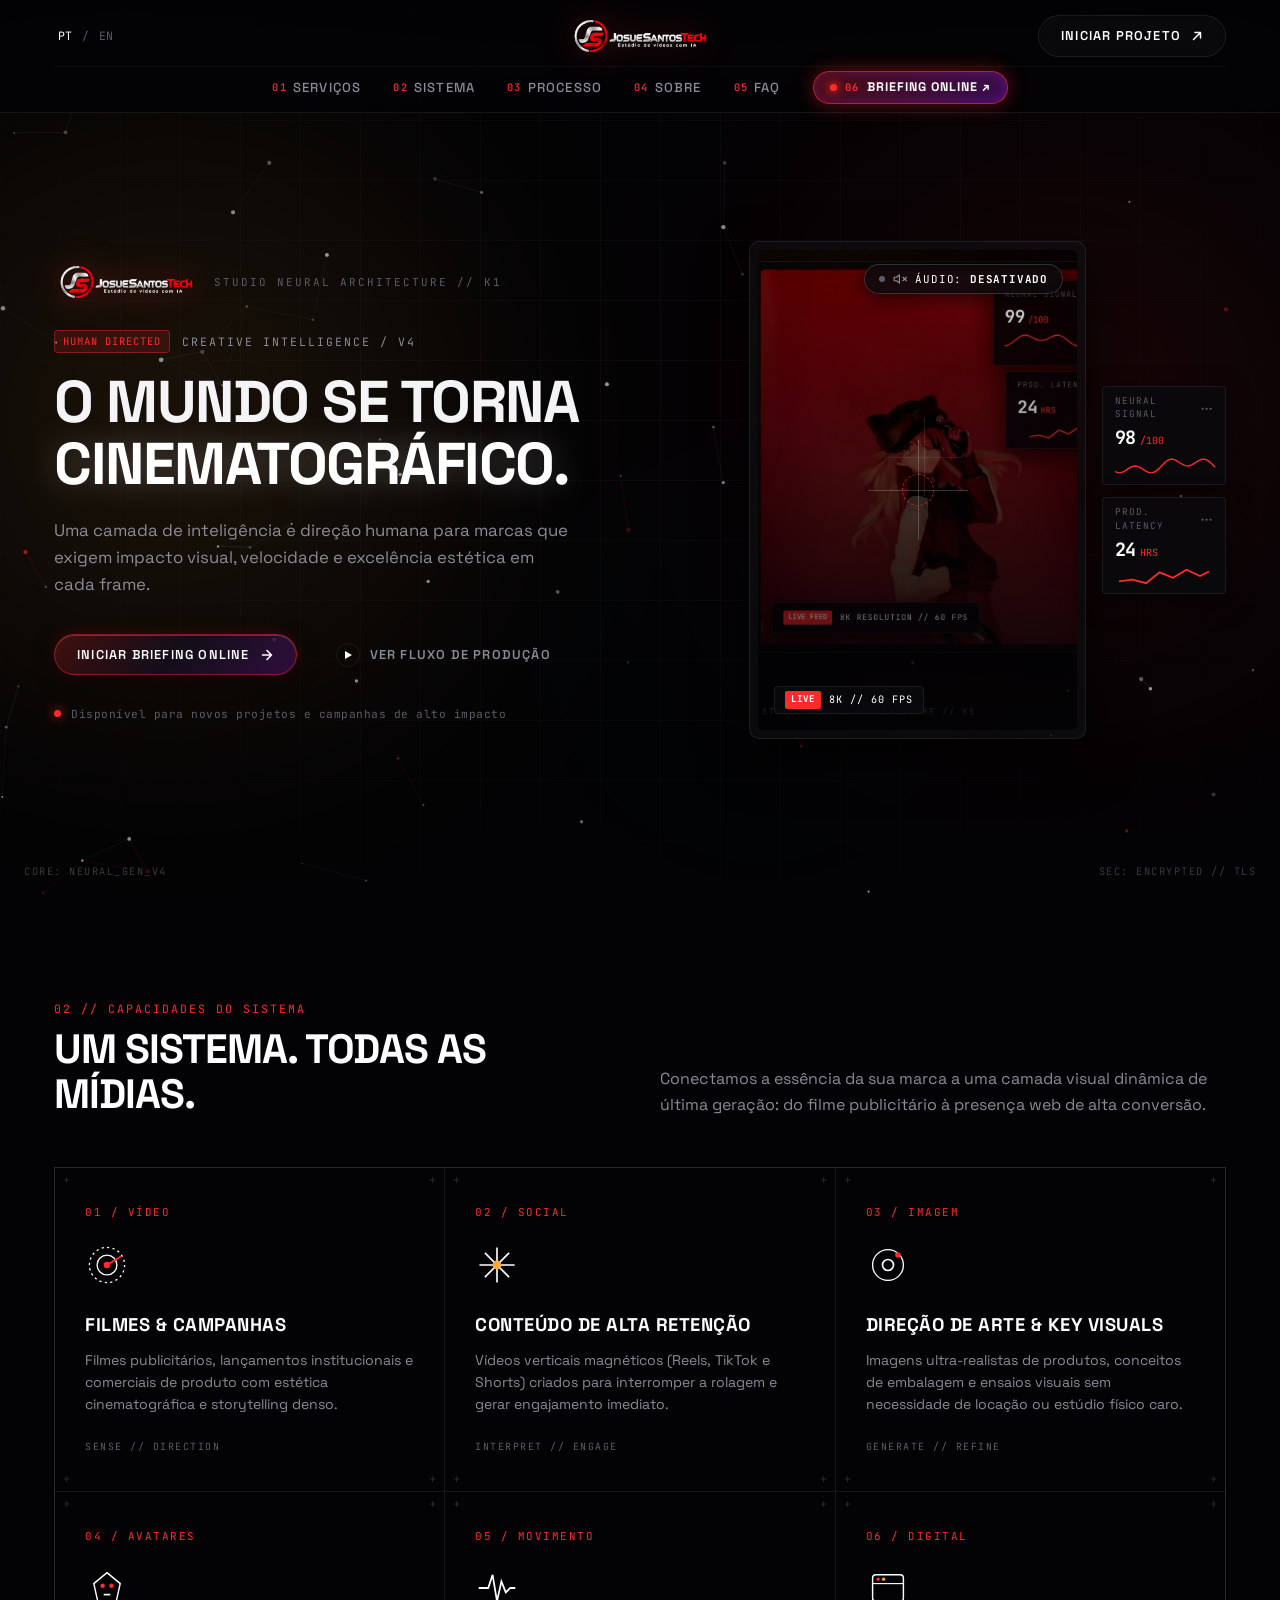
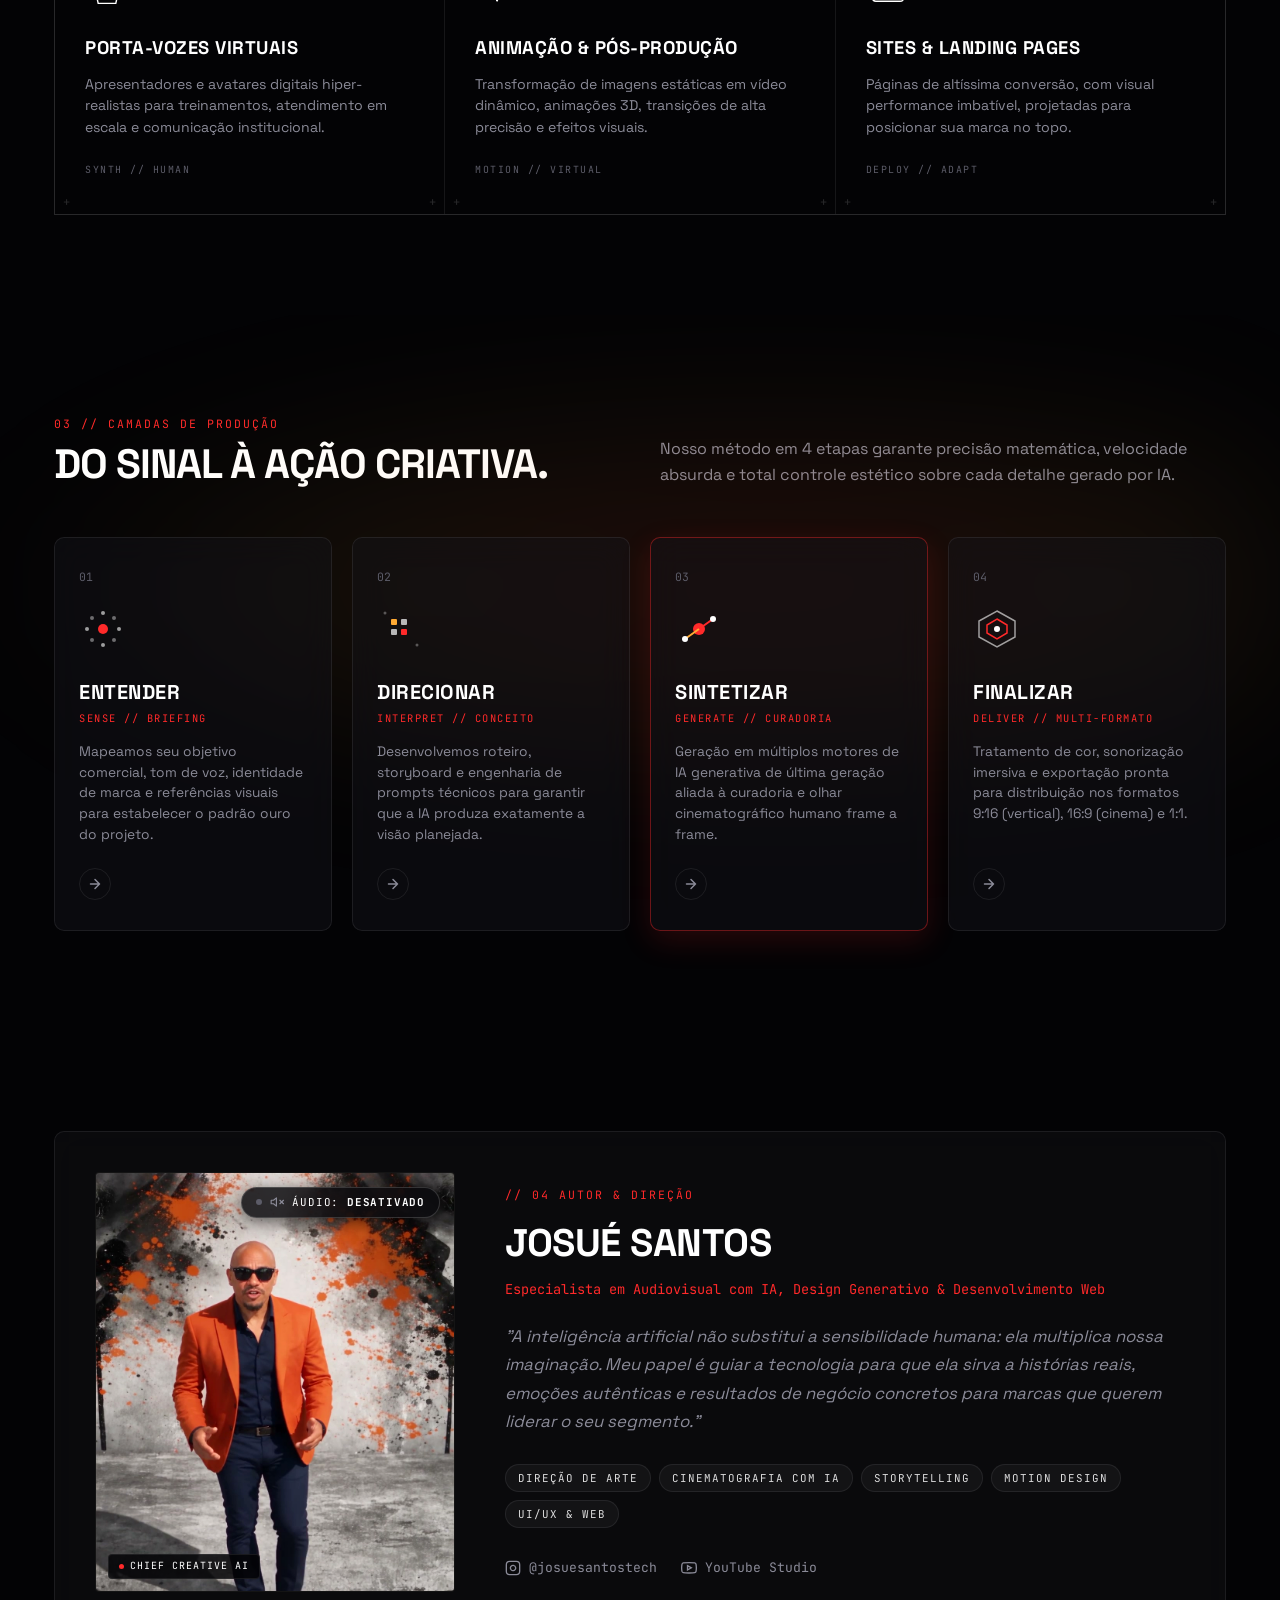
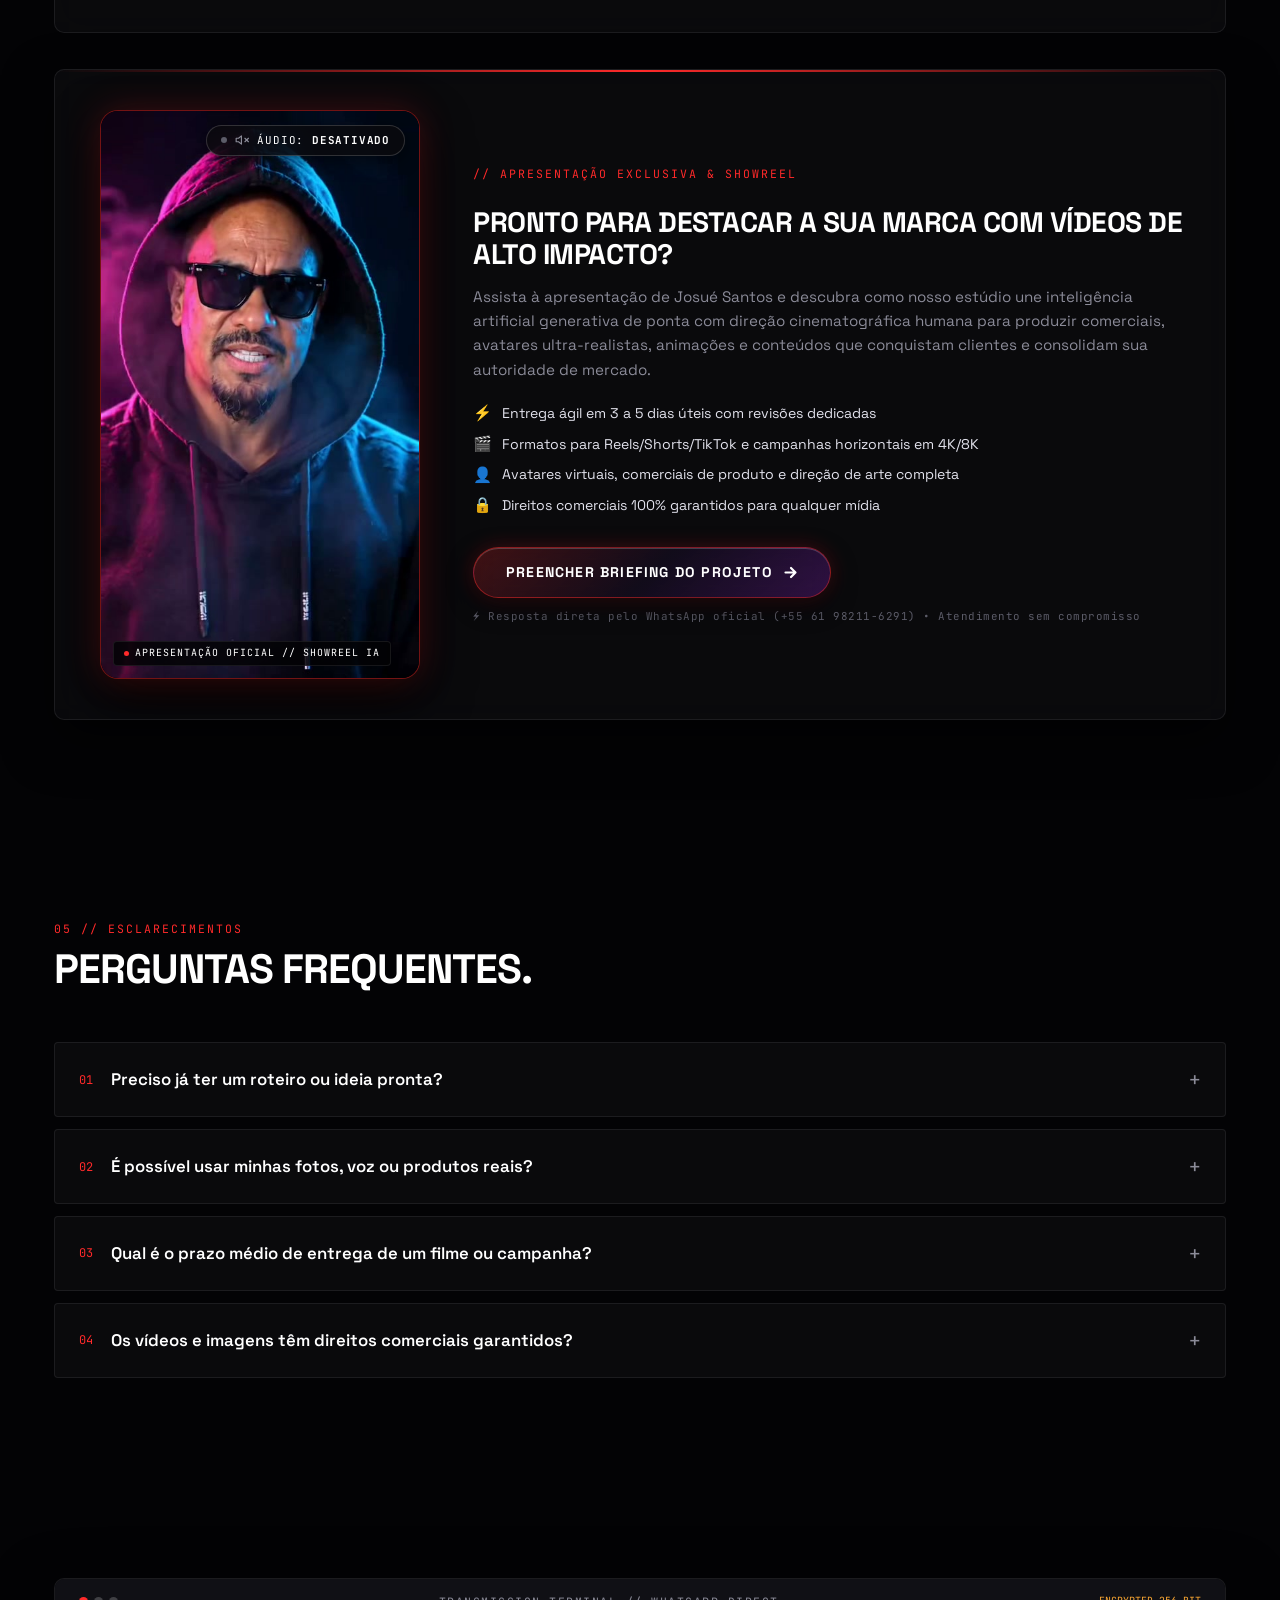
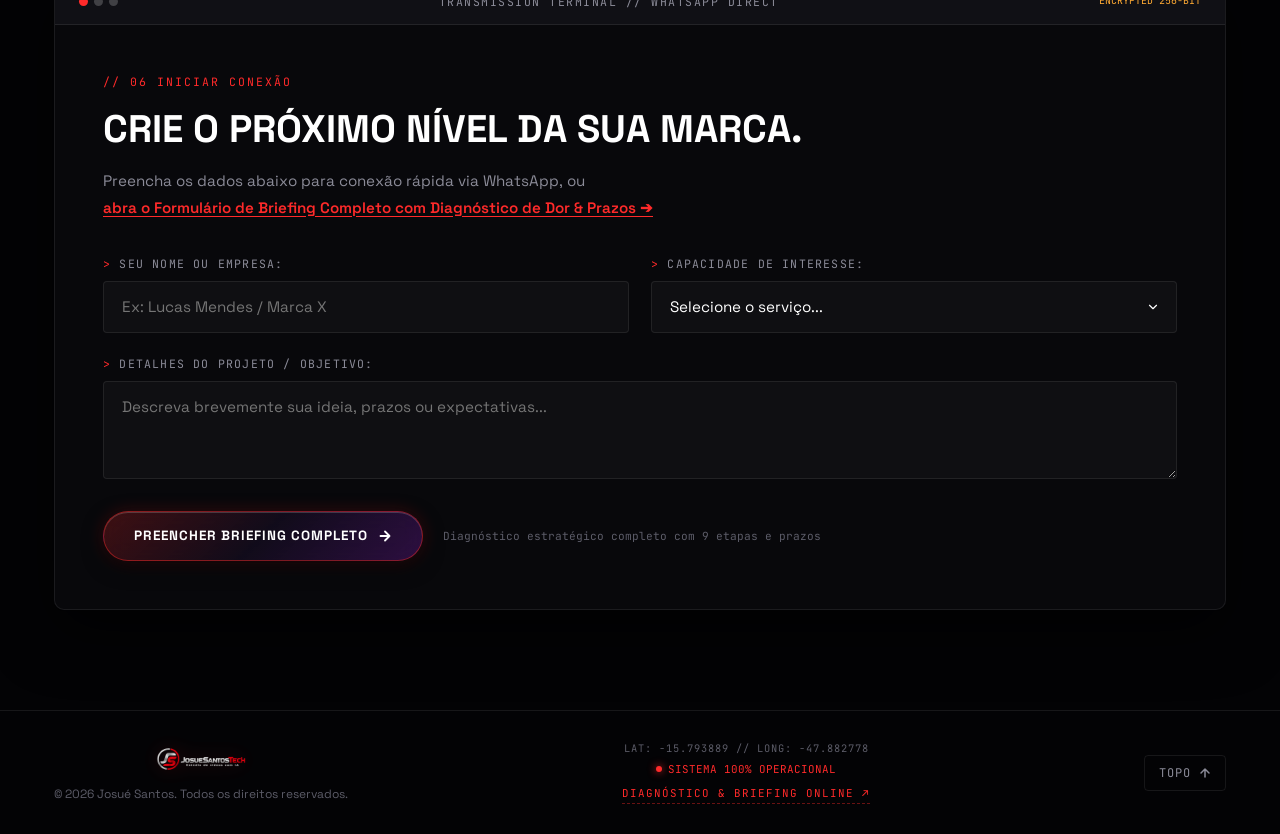
==== commit 5a9f366a: "feat: botoes discretos e elegantes com link para briefing e menu com super destaque" ====
--- a/index.html
+++ b/index.html
@@ -11,7 +11,7 @@
   <link rel="preconnect" href="https://fonts.gstatic.com" crossorigin>
   <link href="https://fonts.googleapis.com/css2?family=JetBrains+Mono:wght@400;500;700&family=Space+Grotesk:wght@400;500;600;700&family=Syne:wght@700;800&display=swap" rel="stylesheet">
   
-  <link rel="stylesheet" href="style.css?v=20261122_10">
+  <link rel="stylesheet" href="style.css?v=20261122_11">
 </head>
 <body class="theme-dark">
 
@@ -73,7 +73,10 @@
           <a href="#processo" class="nav-link"><span class="nav-num">03</span> PROCESSO</a>
           <a href="#sobre" class="nav-link"><span class="nav-num">04</span> SOBRE</a>
           <a href="#duvidas" class="nav-link"><span class="nav-num">05</span> FAQ</a>
-          <a href="briefing.html" target="_blank" class="nav-link nav-link-briefing"><span class="nav-num">06</span> BRIEFING ↗</a>
+          <a href="briefing.html" target="_blank" class="nav-link nav-link-briefing" title="Diagnóstico & Briefing Estratégico">
+            <span class="briefing-pulse-dot"></span>
+            <span class="nav-num">06</span> BRIEFING ONLINE ↗
+          </a>
         </nav>
       </div>
     </div>
@@ -107,8 +110,8 @@
           </p>
 
           <div class="hero-cta-group">
-            <a href="#capacidades" class="btn-pill btn-pill-solid">
-              <span>EXPLORAR SISTEMA</span>
+            <a href="briefing.html" target="_blank" class="btn-pill btn-pill-solid" title="Iniciar Briefing & Diagnóstico Online">
+              <span>INICIAR BRIEFING ONLINE</span>
               <svg width="14" height="14" viewBox="0 0 14 14" fill="none"><path d="M2.5 7H11.5M11.5 7L7 2.5M11.5 7L7 11.5" stroke="currentColor" stroke-width="1.6" stroke-linecap="round" stroke-linejoin="round"/></svg>
             </a>
             
@@ -605,14 +608,14 @@
             </div>
 
             <div class="showcase-btn-wrap">
-              <a href="https://wa.me/5561982116291?text=Ol%C3%A1%20Josu%C3%A9%21%20Assisti%20%C3%A0%20sua%20apresenta%C3%A7%C3%A3o%20no%20site%20e%20gostaria%20de%20saber%20mais." 
+              <a href="briefing.html" 
                  target="_blank" 
-                 rel="noopener" 
-                 class="btn-pill btn-pill-solid btn-super-cta-video">
-                <span>SAIBA MAIS</span>
+                 class="btn-pill btn-pill-solid btn-super-cta-video"
+                 title="Preencher Briefing Estratégico do Projeto">
+                <span>PREENCHER BRIEFING DO PROJETO</span>
                 <svg width="15" height="15" viewBox="0 0 15 15" fill="none"><path d="M2.5 7.5H12.5M12.5 7.5L8 3M12.5 7.5L8 12" stroke="currentColor" stroke-width="2.2" stroke-linecap="round" stroke-linejoin="round"/></svg>
               </a>
-              <span class="showcase-subnote">⚡ Resposta direta pelo WhatsApp oficial (+55 61 98211-6291) • <a href="briefing.html" target="_blank" class="subnote-briefing-link">Ou preencha o Briefing Online ➔</a></span>
+              <span class="showcase-subnote">⚡ Resposta direta pelo WhatsApp oficial (+55 61 98211-6291) • Atendimento sem compromisso</span>
             </div>
           </div>
         </div>
@@ -738,11 +741,11 @@
               </div>
 
               <div class="form-submit-row">
-                <button type="submit" class="btn-pill btn-pill-solid btn-submit-neon">
-                  <span>TRANSMITIR BRIEFING VIA WHATSAPP</span>
+                <a href="briefing.html" target="_blank" class="btn-pill btn-pill-solid btn-submit-neon" title="Abrir Formulário de Briefing Completo">
+                  <span>PREENCHER BRIEFING COMPLETO</span>
                   <svg width="14" height="14" viewBox="0 0 14 14" fill="none"><path d="M2.5 7H11.5M11.5 7L7 2.5M11.5 7L7 11.5" stroke="currentColor" stroke-width="1.8" stroke-linecap="round" stroke-linejoin="round"/></svg>
-                </button>
-                <span class="form-note">Resposta direta pelo WhatsApp oficial (+55 61 98211-6291)</span>
+                </a>
+                <span class="form-note">Diagnóstico estratégico completo com 9 etapas e prazos</span>
               </div>
             </form>
 
--- a/style.css
+++ b/style.css
@@ -404,18 +404,21 @@
 }
 
 .btn-pill-solid {
-  background: #fff;
-  color: #000;
-  border: 1px solid #fff;
-  box-shadow: 0 0 20px rgba(255, 255, 255, 0.15);
+  background: linear-gradient(135deg, rgba(255, 42, 42, 0.22) 0%, rgba(20, 14, 28, 0.9) 50%, rgba(176, 38, 255, 0.22) 100%);
+  color: #fff;
+  border: 1px solid rgba(255, 42, 42, 0.45);
+  backdrop-filter: blur(12px);
+  -webkit-backdrop-filter: blur(12px);
+  box-shadow: inset 0 1px 0 rgba(255, 255, 255, 0.18), 0 6px 20px rgba(0, 0, 0, 0.5), 0 0 16px rgba(255, 42, 42, 0.2);
+  letter-spacing: 1.2px;
 }
 
 .btn-pill-solid:hover {
-  background: var(--accent-red);
-  color: #fff;
-  border-color: var(--accent-red);
-  box-shadow: 0 0 25px var(--accent-red-glow);
-  transform: translateY(-1px);
+  background: linear-gradient(135deg, rgba(255, 42, 42, 0.38) 0%, rgba(35, 18, 48, 0.98) 50%, rgba(176, 38, 255, 0.38) 100%);
+  color: #fff;
+  border-color: rgba(255, 255, 255, 0.6);
+  box-shadow: inset 0 1px 0 rgba(255, 255, 255, 0.35), 0 10px 28px rgba(0, 0, 0, 0.65), 0 0 28px rgba(255, 42, 42, 0.4);
+  transform: translateY(-2px);
 }
 
 .btn-pill-outline {
@@ -459,17 +462,31 @@
 }
 
 .btn-submit-neon {
-  background: var(--accent-red);
-  color: #fff;
-  border: 1px solid var(--accent-red);
-  box-shadow: 0 0 30px var(--accent-red-glow);
-  padding: 14px 32px;
-  font-size: 0.85rem;
+  background: linear-gradient(135deg, rgba(255, 42, 42, 0.22) 0%, rgba(18, 12, 28, 0.9) 50%, rgba(176, 38, 255, 0.22) 100%);
+  color: #fff;
+  border: 1px solid rgba(255, 42, 42, 0.45);
+  backdrop-filter: blur(12px);
+  -webkit-backdrop-filter: blur(12px);
+  box-shadow: inset 0 1px 0 rgba(255, 255, 255, 0.18), 0 6px 20px rgba(0, 0, 0, 0.5), 0 0 18px rgba(255, 42, 42, 0.2);
+  padding: 14px 30px;
+  font-size: 0.84rem;
+  letter-spacing: 1px;
+  font-weight: 700;
+  border-radius: var(--radius-pill);
+  display: inline-flex;
+  align-items: center;
+  justify-content: center;
+  gap: 10px;
+  transition: var(--transition-smooth);
+  cursor: pointer;
+  text-decoration: none;
 }
 
 .btn-submit-neon:hover {
-  background: #ff4747;
-  box-shadow: 0 0 45px rgba(255, 42, 42, 0.6);
+  background: linear-gradient(135deg, rgba(255, 42, 42, 0.38) 0%, rgba(35, 18, 48, 0.98) 50%, rgba(176, 38, 255, 0.38) 100%);
+  color: #fff;
+  border-color: rgba(255, 255, 255, 0.6);
+  box-shadow: inset 0 1px 0 rgba(255, 255, 255, 0.35), 0 10px 28px rgba(0, 0, 0, 0.65), 0 0 28px rgba(255, 42, 42, 0.4);
   transform: translateY(-2px);
 }
 
@@ -1400,19 +1417,29 @@
 }
 
 .btn-super-cta-video {
-  background: var(--accent-red);
-  color: #fff;
-  border: 1px solid var(--accent-red);
-  box-shadow: 0 0 35px var(--accent-red-glow);
-  padding: 16px 36px;
-  font-size: 0.92rem;
-  letter-spacing: 1.5px;
+  background: linear-gradient(135deg, rgba(255, 42, 42, 0.22) 0%, rgba(18, 12, 28, 0.9) 50%, rgba(176, 38, 255, 0.22) 100%);
+  color: #fff;
+  border: 1px solid rgba(255, 42, 42, 0.45);
+  backdrop-filter: blur(12px);
+  -webkit-backdrop-filter: blur(12px);
+  box-shadow: inset 0 1px 0 rgba(255, 255, 255, 0.2), 0 8px 25px rgba(0, 0, 0, 0.5), 0 0 20px rgba(255, 42, 42, 0.25);
+  padding: 14px 32px;
+  font-size: 0.88rem;
+  letter-spacing: 1.2px;
   font-weight: 700;
+  border-radius: var(--radius-pill);
+  display: inline-flex;
+  align-items: center;
+  gap: 10px;
+  transition: var(--transition-smooth);
+  text-decoration: none;
 }
 
 .btn-super-cta-video:hover {
-  background: #ff4747;
-  box-shadow: 0 0 55px rgba(255, 42, 42, 0.8);
+  background: linear-gradient(135deg, rgba(255, 42, 42, 0.38) 0%, rgba(35, 18, 48, 0.98) 50%, rgba(176, 38, 255, 0.38) 100%);
+  color: #fff;
+  border-color: rgba(255, 255, 255, 0.65);
+  box-shadow: inset 0 1px 0 rgba(255, 255, 255, 0.35), 0 12px 32px rgba(0, 0, 0, 0.65), 0 0 30px rgba(255, 42, 42, 0.45);
   transform: translateY(-2px);
 }
 
@@ -1850,23 +1877,51 @@
   }
 }
 
-/* Links de Acesso ao Formulário de Briefing Externo */
+/* Links de Acesso ao Formulário de Briefing Externo com Alto Destaque e Elegância */
 .nav-link-briefing {
   color: #fff !important;
-  background: rgba(255, 42, 42, 0.12);
-  border: 1px solid rgba(255, 42, 42, 0.4);
-  border-radius: var(--radius-sm);
-  padding: 4px 10px;
-  box-shadow: 0 0 10px rgba(255, 42, 42, 0.2);
+  background: linear-gradient(135deg, rgba(255, 42, 42, 0.28) 0%, rgba(176, 38, 255, 0.32) 100%);
+  border: 1px solid rgba(255, 42, 42, 0.65);
+  border-radius: var(--radius-pill);
+  padding: 6px 16px;
+  display: inline-flex;
+  align-items: center;
+  gap: 8px;
+  font-weight: 700;
+  letter-spacing: 1px;
+  font-size: 0.78rem;
+  box-shadow: 0 0 20px rgba(255, 42, 42, 0.4), inset 0 0 12px rgba(176, 38, 255, 0.25);
+  position: relative;
   transition: var(--transition-fast);
+  animation: navBriefingPulse 3s infinite ease-in-out;
+}
+
+@keyframes navBriefingPulse {
+  0%, 100% {
+    box-shadow: 0 0 16px rgba(255, 42, 42, 0.35), inset 0 0 10px rgba(176, 38, 255, 0.2);
+    border-color: rgba(255, 42, 42, 0.55);
+  }
+  50% {
+    box-shadow: 0 0 28px rgba(255, 42, 42, 0.65), inset 0 0 16px rgba(176, 38, 255, 0.4);
+    border-color: rgba(255, 170, 51, 0.85);
+  }
 }
 
 .nav-link-briefing:hover {
-  background: var(--accent-red);
+  background: linear-gradient(135deg, rgba(255, 42, 42, 0.45) 0%, rgba(176, 38, 255, 0.5) 100%);
+  border-color: #fff;
   color: #fff !important;
-  border-color: var(--accent-red);
-  box-shadow: 0 0 16px var(--accent-red-glow);
-  transform: translateY(-1px);
+  transform: translateY(-1px) scale(1.03);
+  box-shadow: 0 0 32px rgba(255, 42, 42, 0.8), inset 0 0 16px rgba(255, 255, 255, 0.4);
+}
+
+.briefing-pulse-dot {
+  width: 7px;
+  height: 7px;
+  border-radius: 50%;
+  background: #ff2a2a;
+  box-shadow: 0 0 8px #ff2a2a, 0 0 14px #ff2a2a;
+  animation: pulseDot 1.4s infinite ease-in-out;
 }
 
 .subnote-briefing-link {
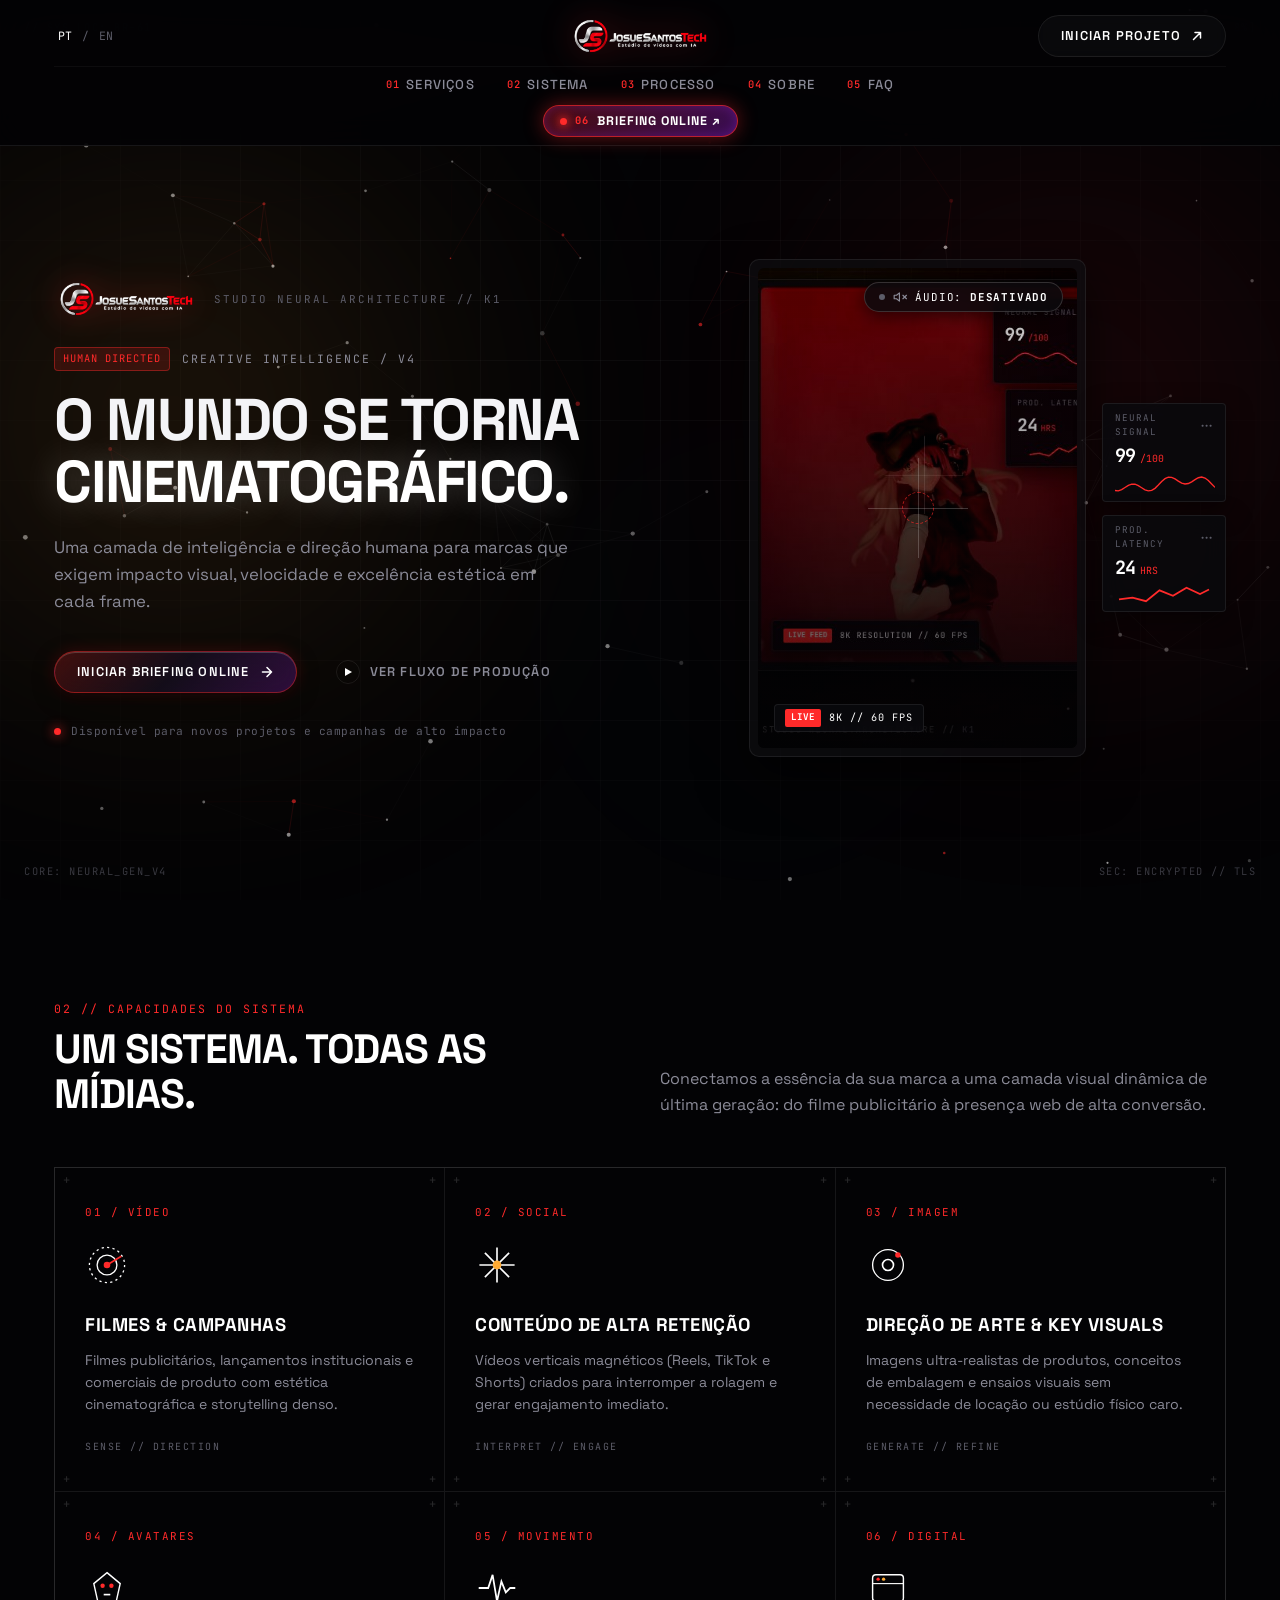
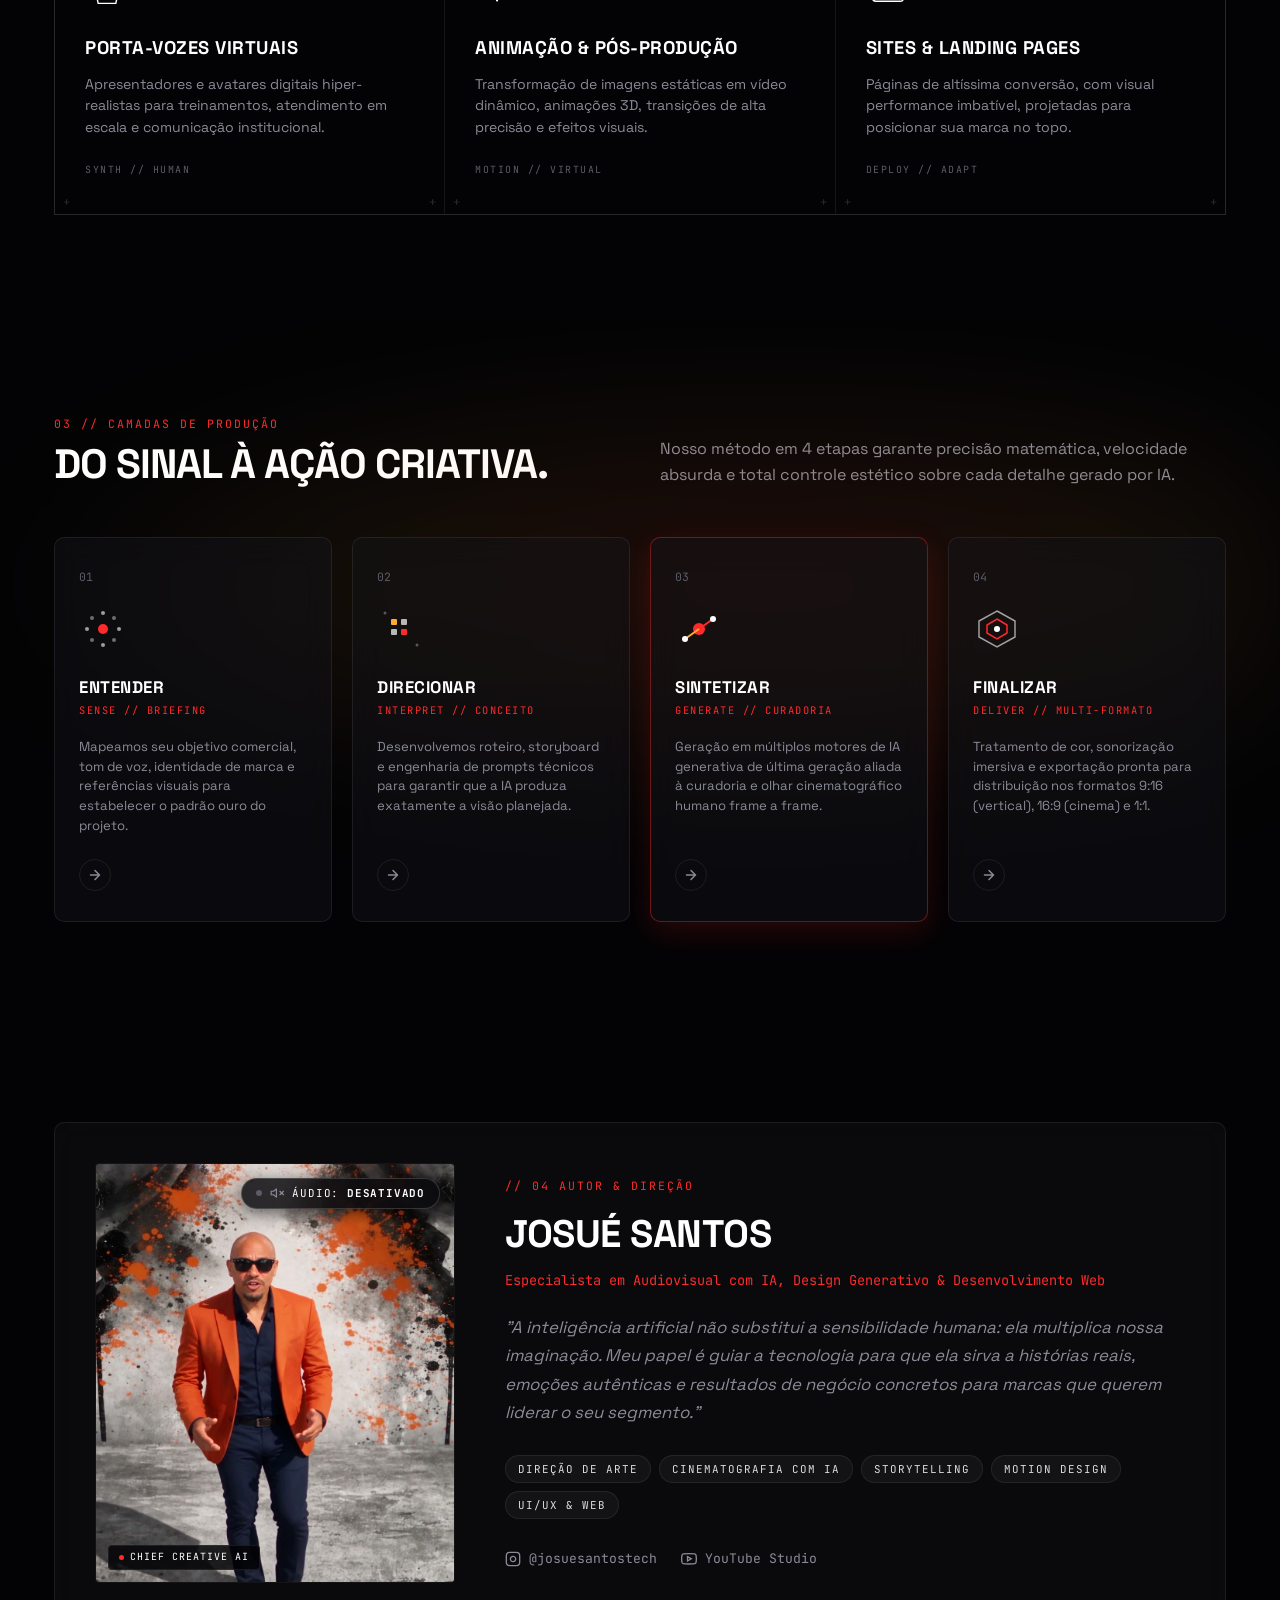
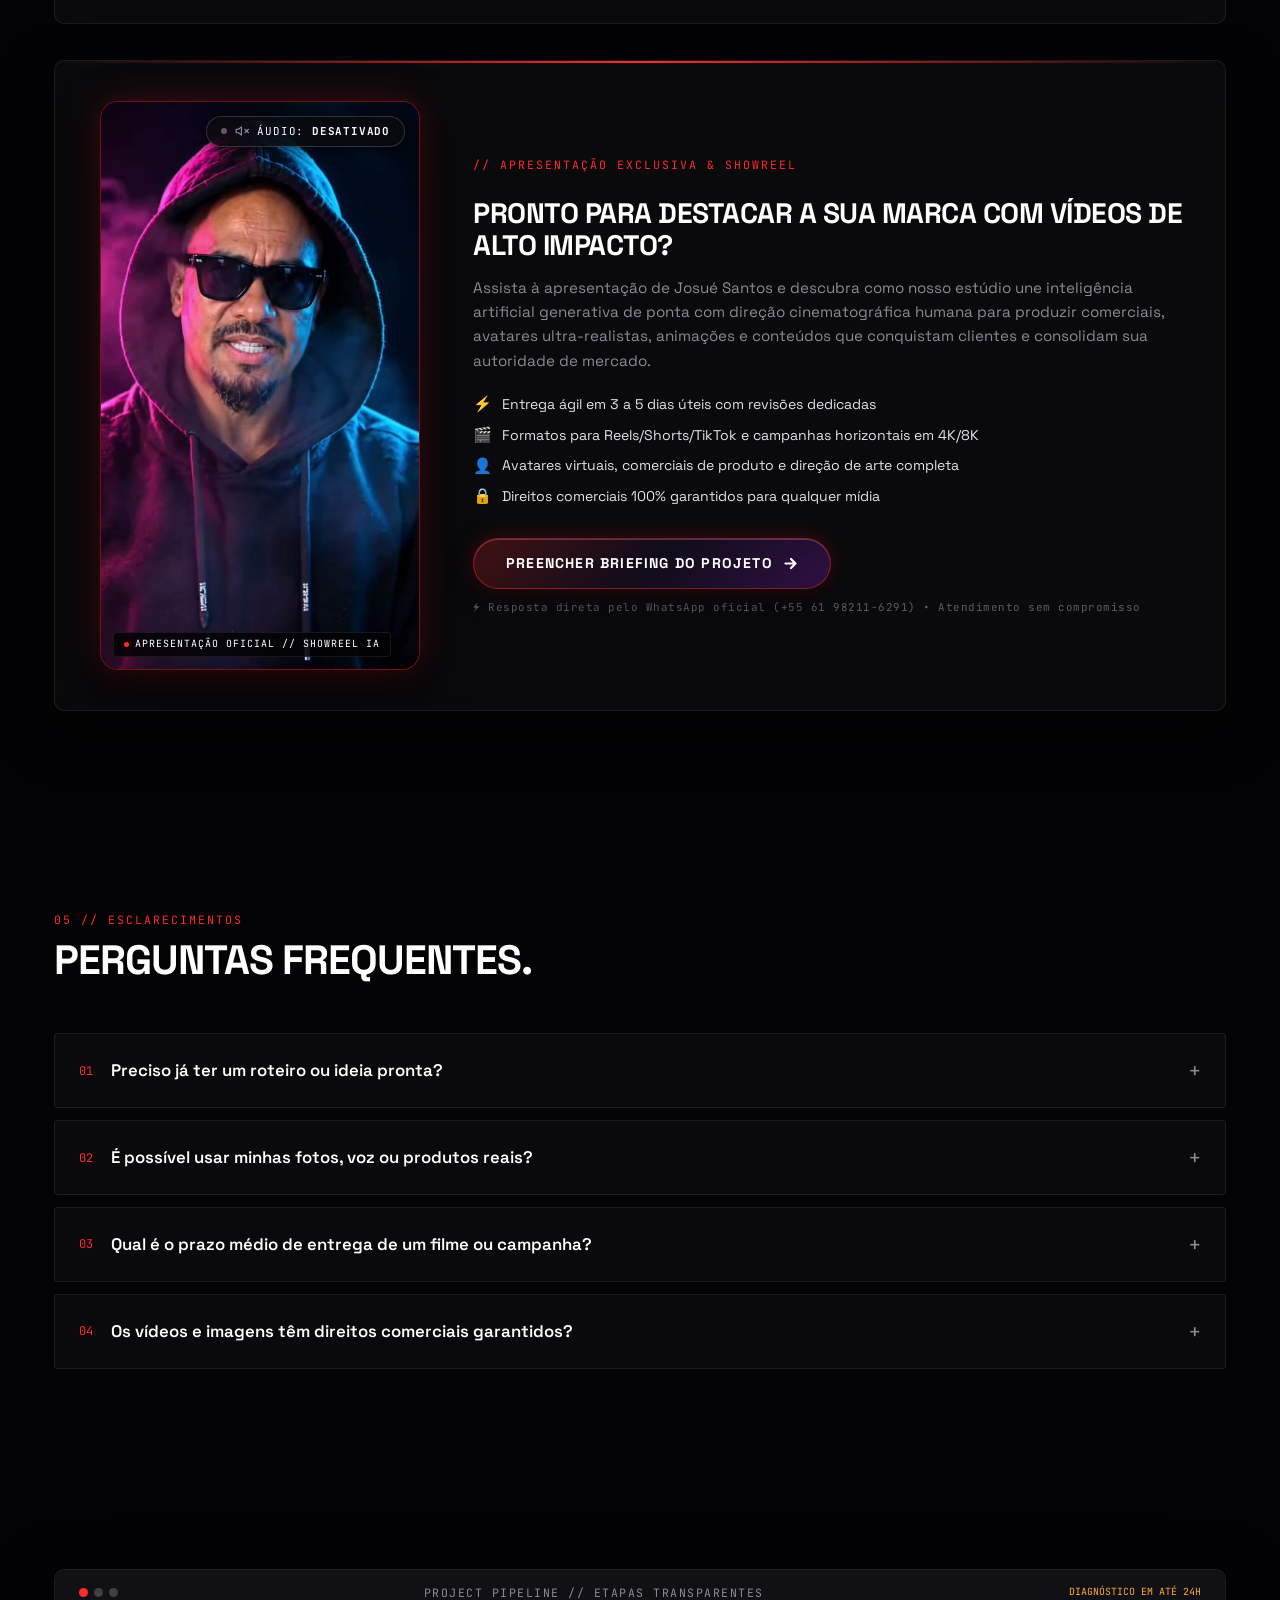
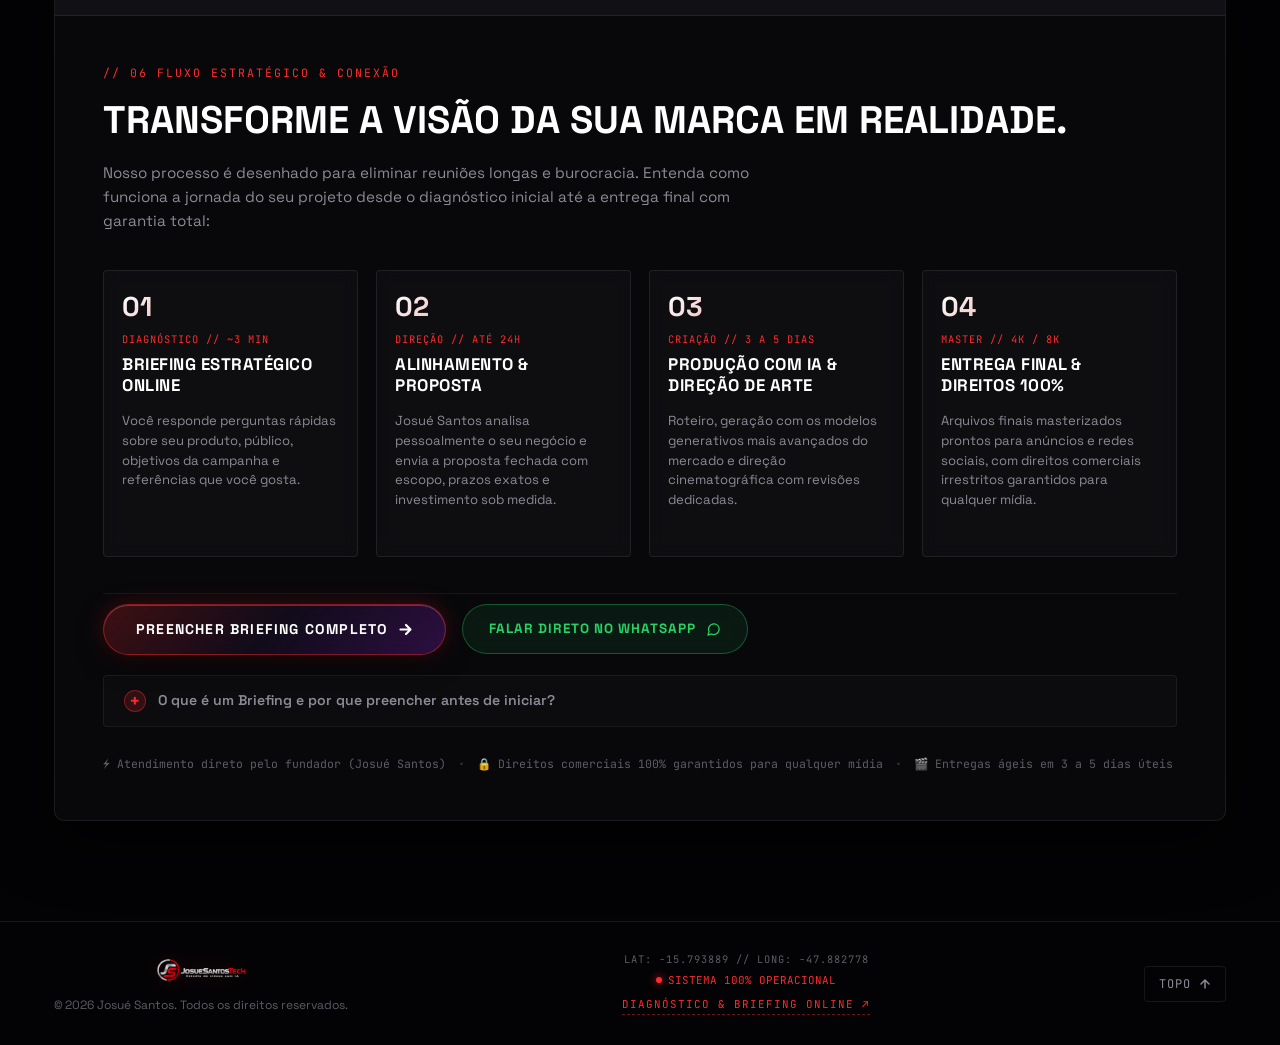
==== commit 22547f61: "feat: briefing online centralizado abaixo dos menus e novo hub de roadmap com explicativo recolhivel" ====
--- a/index.html
+++ b/index.html
@@ -11,7 +11,7 @@
   <link rel="preconnect" href="https://fonts.gstatic.com" crossorigin>
   <link href="https://fonts.googleapis.com/css2?family=JetBrains+Mono:wght@400;500;700&family=Space+Grotesk:wght@400;500;600;700&family=Syne:wght@700;800&display=swap" rel="stylesheet">
   
-  <link rel="stylesheet" href="style.css?v=20261122_11">
+  <link rel="stylesheet" href="style.css?v=20261122_13">
 </head>
 <body class="theme-dark">
 
@@ -65,7 +65,7 @@
         </div>
       </div>
 
-      <!-- Linha Inferior: Barra de Serviços Centralizada (Abaixo da Logo) -->
+      <!-- Linha Inferior: Barra de Menus Centralizada (Abaixo da Logo) -->
       <div class="header-bottom-nav">
         <nav class="nav-menu nav-menu-centered">
           <a href="#capacidades" class="nav-link"><span class="nav-num">01</span> SERVIÇOS</a>
@@ -73,11 +73,15 @@
           <a href="#processo" class="nav-link"><span class="nav-num">03</span> PROCESSO</a>
           <a href="#sobre" class="nav-link"><span class="nav-num">04</span> SOBRE</a>
           <a href="#duvidas" class="nav-link"><span class="nav-num">05</span> FAQ</a>
-          <a href="briefing.html" target="_blank" class="nav-link nav-link-briefing" title="Diagnóstico & Briefing Estratégico">
+        </nav>
+        
+        <!-- Briefing Online Centralizado Logo Abaixo dos Menus -->
+        <div class="header-briefing-subrow">
+          <a href="briefing.html" target="_blank" class="nav-link-briefing" title="Diagnóstico & Briefing Estratégico">
             <span class="briefing-pulse-dot"></span>
             <span class="nav-num">06</span> BRIEFING ONLINE ↗
           </a>
-        </nav>
+        </div>
       </div>
     </div>
   </header>
@@ -685,7 +689,7 @@
       </div>
     </section>
 
-    <!-- SEÇÃO 06: BRIEFING INTERATIVO / TRANSMISSÃO WHATSAPP (ESTILO KERNEL ONE CTA) -->
+    <!-- SEÇÃO 06: FLUXO ESTRATÉGICO & BRIEFING (ESTILO KERNEL ONE / ROADMAP) -->
     <section id="briefing" class="section-block briefing-section">
       <div class="section-container">
         
@@ -694,60 +698,109 @@
             <div class="terminal-dots">
               <span></span><span></span><span></span>
             </div>
-            <span class="terminal-title">TRANSMISSION TERMINAL // WHATSAPP DIRECT</span>
-            <span class="terminal-secure-tag">ENCRYPTED 256-BIT</span>
+            <span class="terminal-title">PROJECT PIPELINE // ETAPAS TRANSPARENTES</span>
+            <span class="terminal-secure-tag">DIAGNÓSTICO EM ATÉ 24H</span>
           </div>
 
           <div class="terminal-body">
             <div class="terminal-intro">
-              <span class="section-code">// 06 INICIAR CONEXÃO</span>
-              <h2 class="terminal-heading">CRIE O PRÓXIMO NÍVEL DA SUA MARCA.</h2>
-              <p class="terminal-sub">Preencha os dados abaixo para conexão rápida via WhatsApp, ou <a href="briefing.html" target="_blank" class="terminal-briefing-highlight">abra o Formulário de Briefing Completo com Diagnóstico de Dor & Prazos ➔</a></p>
-            </div>
-
-            <form id="briefingForm" class="terminal-form">
-              <div class="form-grid">
+              <span class="section-code">// 06 FLUXO ESTRATÉGICO & CONEXÃO</span>
+              <h2 class="terminal-heading">TRANSFORME A VISÃO DA SUA MARCA EM REALIDADE.</h2>
+              <p class="terminal-sub">Nosso processo é desenhado para eliminar reuniões longas e burocracia. Entenda como funciona a jornada do seu projeto desde o diagnóstico inicial até a entrega final com garantia total:</p>
+            </div>
+
+            <!-- ROADMAP TRANSPARENTE DE 4 ETAPAS -->
+            <div class="terminal-roadmap-grid">
+              
+              <div class="roadmap-step-card">
+                <div class="step-card-num">01</div>
+                <div class="step-card-body">
+                  <span class="step-badge">DIAGNÓSTICO // ~3 MIN</span>
+                  <h4 class="step-title">Briefing Estratégico Online</h4>
+                  <p class="step-desc">Você responde perguntas rápidas sobre seu produto, público, objetivos da campanha e referências que você gosta.</p>
+                </div>
+              </div>
+
+              <div class="roadmap-step-card">
+                <div class="step-card-num">02</div>
+                <div class="step-card-body">
+                  <span class="step-badge">DIREÇÃO // ATÉ 24H</span>
+                  <h4 class="step-title">Alinhamento & Proposta</h4>
+                  <p class="step-desc">Josué Santos analisa pessoalmente o seu negócio e envia a proposta fechada com escopo, prazos exatos e investimento sob medida.</p>
+                </div>
+              </div>
+
+              <div class="roadmap-step-card">
+                <div class="step-card-num">03</div>
+                <div class="step-card-body">
+                  <span class="step-badge">CRIAÇÃO // 3 A 5 DIAS</span>
+                  <h4 class="step-title">Produção com IA & Direção de Arte</h4>
+                  <p class="step-desc">Roteiro, geração com os modelos generativos mais avançados do mercado e direção cinematográfica com revisões dedicadas.</p>
+                </div>
+              </div>
+
+              <div class="roadmap-step-card">
+                <div class="step-card-num">04</div>
+                <div class="step-card-body">
+                  <span class="step-badge">MASTER // 4K / 8K</span>
+                  <h4 class="step-title">Entrega Final & Direitos 100%</h4>
+                  <p class="step-desc">Arquivos finais masterizados prontos para anúncios e redes sociais, com direitos comerciais irrestritos garantidos para qualquer mídia.</p>
+                </div>
+              </div>
+
+            </div>
+
+            <!-- ÁREA DO BOTÃO COM O EXPLICATIVO RECOLHÍVEL (+) -->
+            <div class="terminal-action-area">
+              
+              <div class="terminal-cta-buttons">
+                <a href="briefing.html" target="_blank" class="btn-pill btn-pill-solid btn-super-cta-video" title="Iniciar Diagnóstico e Briefing Completo">
+                  <span>PREENCHER BRIEFING COMPLETO</span>
+                  <svg width="15" height="15" viewBox="0 0 15 15" fill="none"><path d="M2.5 7.5H12.5M12.5 7.5L8 3M12.5 7.5L8 12" stroke="currentColor" stroke-width="2.2" stroke-linecap="round" stroke-linejoin="round"/></svg>
+                </a>
+
+                <a href="https://wa.me/5561982116291?text=Ol%C3%A1%20Josu%C3%A9%21%20Gostaria%20de%20tirar%20uma%20d%C3%BAvida%20r%C3%A1pida%20sobre%20um%20projeto." 
+                   target="_blank" 
+                   rel="noopener" 
+                   class="btn-pill btn-pill-glass-whatsapp" 
+                   title="Falar diretamente com Josué Santos via WhatsApp">
+                  <span>FALAR DIRETO NO WHATSAPP</span>
+                  <svg width="15" height="15" viewBox="0 0 24 24" fill="none" stroke="currentColor" stroke-width="2" stroke-linecap="round" stroke-linejoin="round"><path d="M21 11.5a8.38 8.38 0 0 1-.9 3.8 8.5 8.5 0 0 1-7.6 4.7 8.38 8.38 0 0 1-3.8-.9L3 21l1.9-5.7a8.38 8.38 0 0 1-.9-3.8 8.5 8.5 0 0 1 4.7-7.6 8.38 8.38 0 0 1 3.8-.9h.5a8.48 8.48 0 0 1 8 8v.5z"/></svg>
+                </a>
+              </div>
+
+              <!-- BOTÃO RECOLHÍVEL (+) EXPLICANDO O QUE É BRIEFING -->
+              <div class="briefing-explainer-box">
+                <button type="button" class="briefing-explainer-toggle" id="briefingExplainerToggle" aria-expanded="false">
+                  <span class="explainer-toggle-sign">+</span>
+                  <span class="explainer-toggle-text">O que é um Briefing e por que preencher antes de iniciar?</span>
+                </button>
                 
-                <div class="form-group">
-                  <label for="clientName" class="form-label">
-                    <span class="label-prefix">&gt;</span> SEU NOME OU EMPRESA:
-                  </label>
-                  <input type="text" id="clientName" class="form-input" placeholder="Ex: Lucas Mendes / Marca X" required>
+                <div class="briefing-explainer-drawer" id="briefingExplainerDrawer">
+                  <div class="explainer-drawer-inner">
+                    <div class="explainer-card">
+                      <div class="explainer-header-pill">// DEFINIÇÃO SIMPLES</div>
+                      <h5>O que é o Briefing?</h5>
+                      <p>O <strong>Briefing</strong> é uma conversa estruturada e prática onde você conta o que sua marca precisa: o produto ou serviço a destacar, o público que deseja atrair, o objetivo da campanha (vendas, branding ou autoridade) e o estilo visual que você mais admira.</p>
+                    </div>
+                    <div class="explainer-card">
+                      <div class="explainer-header-pill">// VANTAGENS PARA VOCÊ</div>
+                      <h5>Por que economiza o seu tempo?</h5>
+                      <p>Em menos de <strong>3 minutos</strong> de preenchimento, você passa tudo o que Josué Santos precisa para desenhar a direção criativa ideal. Isso elimina reuniões demoradas e permite entregar uma proposta fechada com <strong>prazos reais (3 a 5 dias)</strong> e investimento justo, sem custos surpresa.</p>
+                    </div>
+                  </div>
                 </div>
-
-                <div class="form-group">
-                  <label for="serviceSelect" class="form-label">
-                    <span class="label-prefix">&gt;</span> CAPACIDADE DE INTERESSE:
-                  </label>
-                  <select id="serviceSelect" class="form-input form-select" required>
-                    <option value="" disabled selected>Selecione o serviço...</option>
-                    <option value="Filmes & Campanhas com IA">01 / Filmes & Campanhas com IA</option>
-                    <option value="Conteúdo para Redes (Reels/Shorts)">02 / Conteúdo para Redes (Reels/Shorts)</option>
-                    <option value="Direção de Arte & Imagens">03 / Direção de Arte & Imagens</option>
-                    <option value="Porta-Vozes & Avatares Virtuais">04 / Porta-Vozes & Avatares Virtuais</option>
-                    <option value="Animação & Motion Graphics">05 / Animação & Motion Graphics</option>
-                    <option value="Site / Landing Page">06 / Site / Landing Page</option>
-                    <option value="Projeto Personalizado Completo">07 / Projeto Personalizado Completo</option>
-                  </select>
-                </div>
-
-              </div>
-
-              <div class="form-group">
-                <label for="projectBrief" class="form-label">
-                  <span class="label-prefix">&gt;</span> DETALHES DO PROJETO / OBJETIVO:
-                </label>
-                <textarea id="projectBrief" class="form-input form-textarea" rows="3" placeholder="Descreva brevemente sua ideia, prazos ou expectativas..." required></textarea>
-              </div>
-
-              <div class="form-submit-row">
-                <a href="briefing.html" target="_blank" class="btn-pill btn-pill-solid btn-submit-neon" title="Abrir Formulário de Briefing Completo">
-                  <span>PREENCHER BRIEFING COMPLETO</span>
-                  <svg width="14" height="14" viewBox="0 0 14 14" fill="none"><path d="M2.5 7H11.5M11.5 7L7 2.5M11.5 7L7 11.5" stroke="currentColor" stroke-width="1.8" stroke-linecap="round" stroke-linejoin="round"/></svg>
-                </a>
-                <span class="form-note">Diagnóstico estratégico completo com 9 etapas e prazos</span>
-              </div>
-            </form>
+              </div>
+
+              <div class="terminal-footer-notes">
+                <span>⚡ Atendimento direto pelo fundador (Josué Santos)</span>
+                <span class="note-sep">•</span>
+                <span>🔒 Direitos comerciais 100% garantidos para qualquer mídia</span>
+                <span class="note-sep">•</span>
+                <span>🎬 Entregas ágeis em 3 a 5 dias úteis</span>
+              </div>
+
+            </div>
 
           </div>
         </div>
@@ -782,6 +835,6 @@
 
   <!-- Scripts -->
   <script src="background.js?v=20261122_02"></script>
-  <script src="app.js?v=20261122_07"></script>
+  <script src="app.js?v=20261122_08"></script>
 </body>
 </html>
--- a/style.css
+++ b/style.css
@@ -264,9 +264,19 @@
 .header-bottom-nav {
   width: 100%;
   display: flex;
+  flex-direction: column;
+  align-items: center;
   justify-content: center;
-  padding-top: 4px;
+  gap: 10px;
+  padding-top: 8px;
   border-top: 1px solid rgba(255, 255, 255, 0.04);
+}
+
+.header-briefing-subrow {
+  display: flex;
+  align-items: center;
+  justify-content: center;
+  width: 100%;
 }
 
 .nav-menu-centered {
@@ -496,7 +506,7 @@
 .hero-section {
   position: relative;
   z-index: 5;
-  padding-top: 160px;
+  padding-top: 195px;
   padding-bottom: 80px;
   min-height: 100vh;
   display: flex;
@@ -1601,9 +1611,269 @@
 
 .terminal-sub {
   color: var(--text-muted);
-  max-width: 600px;
+  max-width: 650px;
   margin-bottom: 36px;
   font-size: 0.95rem;
+  line-height: 1.6;
+}
+
+/* ROADMAP TRANSPARENTE DE 4 ETAPAS */
+.terminal-roadmap-grid {
+  display: grid;
+  grid-template-columns: repeat(4, 1fr);
+  gap: 18px;
+  margin-bottom: 36px;
+}
+
+.roadmap-step-card {
+  background: rgba(255, 255, 255, 0.025);
+  border: 1px solid rgba(255, 255, 255, 0.08);
+  border-radius: var(--radius-sm);
+  padding: 22px 18px;
+  display: flex;
+  flex-direction: column;
+  position: relative;
+  transition: var(--transition-fast);
+  backdrop-filter: blur(8px);
+}
+
+.roadmap-step-card:hover {
+  background: rgba(255, 255, 255, 0.045);
+  border-color: rgba(255, 42, 42, 0.35);
+  transform: translateY(-2px);
+  box-shadow: 0 10px 25px rgba(0, 0, 0, 0.4), 0 0 15px rgba(255, 42, 42, 0.1);
+}
+
+.step-card-num {
+  font-family: var(--font-heading);
+  font-size: 1.7rem;
+  font-weight: 800;
+  line-height: 1;
+  background: linear-gradient(135deg, #fff 0%, rgba(255, 42, 42, 0.8) 100%);
+  -webkit-background-clip: text;
+  -webkit-text-fill-color: transparent;
+  margin-bottom: 12px;
+}
+
+.step-card-body {
+  display: flex;
+  flex-direction: column;
+  gap: 6px;
+}
+
+.step-badge {
+  font-family: var(--font-mono);
+  font-size: 0.65rem;
+  letter-spacing: 1px;
+  color: var(--accent-red);
+  text-transform: uppercase;
+}
+
+.step-title {
+  font-family: var(--font-heading);
+  font-size: 1.05rem;
+  font-weight: 700;
+  color: #fff;
+  line-height: 1.3;
+}
+
+.step-desc {
+  font-size: 0.82rem;
+  color: var(--text-muted);
+  line-height: 1.5;
+  margin-top: 4px;
+}
+
+/* ÁREA DE AÇÃO E CTAs */
+.terminal-action-area {
+  display: flex;
+  flex-direction: column;
+  gap: 20px;
+  padding-top: 10px;
+  border-top: 1px solid rgba(255, 255, 255, 0.06);
+}
+
+.terminal-cta-buttons {
+  display: flex;
+  align-items: center;
+  flex-wrap: wrap;
+  gap: 16px;
+}
+
+.btn-pill-glass-whatsapp {
+  background: rgba(37, 211, 102, 0.08);
+  color: #25d366;
+  border: 1px solid rgba(37, 211, 102, 0.35);
+  backdrop-filter: blur(10px);
+  -webkit-backdrop-filter: blur(10px);
+  padding: 14px 26px;
+  font-size: 0.84rem;
+  letter-spacing: 1px;
+  font-weight: 700;
+  border-radius: var(--radius-pill);
+  display: inline-flex;
+  align-items: center;
+  gap: 10px;
+  transition: var(--transition-smooth);
+  text-decoration: none;
+  cursor: pointer;
+}
+
+.btn-pill-glass-whatsapp:hover {
+  background: rgba(37, 211, 102, 0.18);
+  border-color: #25d366;
+  color: #fff;
+  box-shadow: 0 0 20px rgba(37, 211, 102, 0.3);
+  transform: translateY(-2px);
+}
+
+/* BOTÃO RECOLHÍVEL (+) EXPLICANDO O QUE É BRIEFING */
+.briefing-explainer-box {
+  background: rgba(255, 255, 255, 0.02);
+  border: 1px solid rgba(255, 255, 255, 0.06);
+  border-radius: var(--radius-sm);
+  overflow: hidden;
+  transition: var(--transition-fast);
+}
+
+.briefing-explainer-box:hover {
+  border-color: rgba(255, 255, 255, 0.12);
+}
+
+.briefing-explainer-toggle {
+  width: 100%;
+  display: flex;
+  align-items: center;
+  gap: 12px;
+  padding: 14px 20px;
+  background: transparent;
+  border: none;
+  color: var(--text-muted);
+  font-family: var(--font-body);
+  font-size: 0.88rem;
+  font-weight: 600;
+  text-align: left;
+  cursor: pointer;
+  transition: var(--transition-fast);
+}
+
+.briefing-explainer-toggle:hover {
+  color: #fff;
+  background: rgba(255, 255, 255, 0.02);
+}
+
+.explainer-toggle-sign {
+  display: inline-flex;
+  align-items: center;
+  justify-content: center;
+  width: 22px;
+  height: 22px;
+  border-radius: 50%;
+  background: rgba(255, 42, 42, 0.15);
+  border: 1px solid rgba(255, 42, 42, 0.4);
+  color: #ff2a2a;
+  font-family: var(--font-mono);
+  font-size: 1rem;
+  font-weight: 700;
+  line-height: 1;
+  transition: var(--transition-fast);
+}
+
+.briefing-explainer-toggle.active .explainer-toggle-sign {
+  background: rgba(255, 42, 42, 0.35);
+  color: #fff;
+  border-color: #ff2a2a;
+  box-shadow: 0 0 10px rgba(255, 42, 42, 0.4);
+}
+
+.briefing-explainer-toggle.active {
+  color: #fff;
+}
+
+.briefing-explainer-drawer {
+  max-height: 0;
+  overflow: hidden;
+  opacity: 0;
+  transition: max-height 0.4s cubic-bezier(0.16, 1, 0.3, 1), opacity 0.3s ease;
+}
+
+.briefing-explainer-drawer.is-open {
+  opacity: 1;
+}
+
+.explainer-drawer-inner {
+  padding: 6px 20px 22px 20px;
+  display: grid;
+  grid-template-columns: 1fr 1fr;
+  gap: 20px;
+  border-top: 1px dashed rgba(255, 255, 255, 0.08);
+  margin-top: 4px;
+  padding-top: 18px;
+}
+
+.explainer-card {
+  display: flex;
+  flex-direction: column;
+  gap: 8px;
+}
+
+.explainer-header-pill {
+  font-family: var(--font-mono);
+  font-size: 0.65rem;
+  letter-spacing: 1px;
+  color: var(--accent-red);
+}
+
+.explainer-card h5 {
+  font-family: var(--font-heading);
+  font-size: 0.96rem;
+  color: #fff;
+  font-weight: 700;
+}
+
+.explainer-card p {
+  font-size: 0.84rem;
+  color: var(--text-muted);
+  line-height: 1.6;
+}
+
+.explainer-card strong {
+  color: #fff;
+}
+
+/* NOTAS TÉCNICAS DO RODAPÉ DO TERMINAL */
+.terminal-footer-notes {
+  display: flex;
+  align-items: center;
+  flex-wrap: wrap;
+  gap: 12px;
+  font-family: var(--font-mono);
+  font-size: 0.72rem;
+  color: var(--text-dim);
+  padding-top: 8px;
+}
+
+.note-sep {
+  color: rgba(255, 255, 255, 0.15);
+}
+
+@media (max-width: 1024px) {
+  .terminal-roadmap-grid {
+    grid-template-columns: repeat(2, 1fr);
+  }
+}
+
+@media (max-width: 768px) {
+  .terminal-roadmap-grid {
+    grid-template-columns: 1fr;
+  }
+  .explainer-drawer-inner {
+    grid-template-columns: 1fr;
+    gap: 16px;
+  }
+  .terminal-body {
+    padding: 28px 20px;
+  }
 }
 
 .terminal-form {
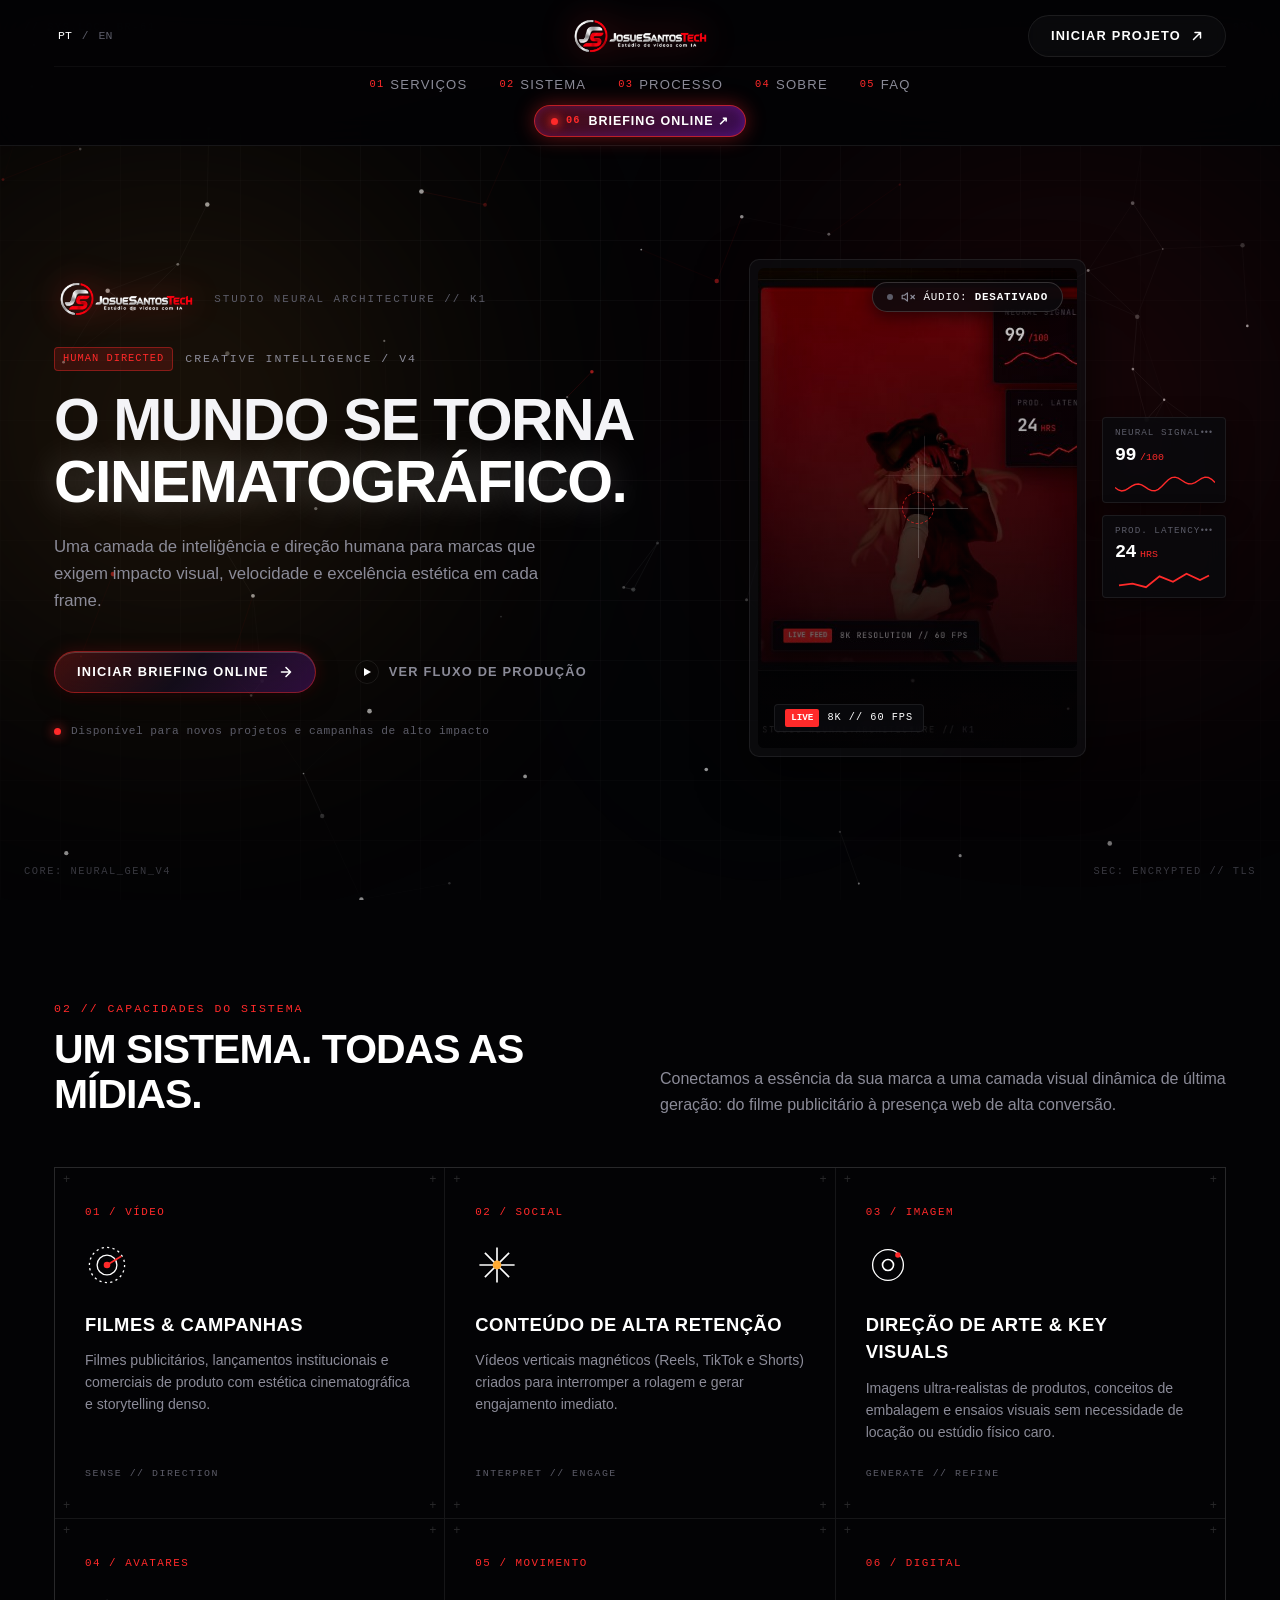
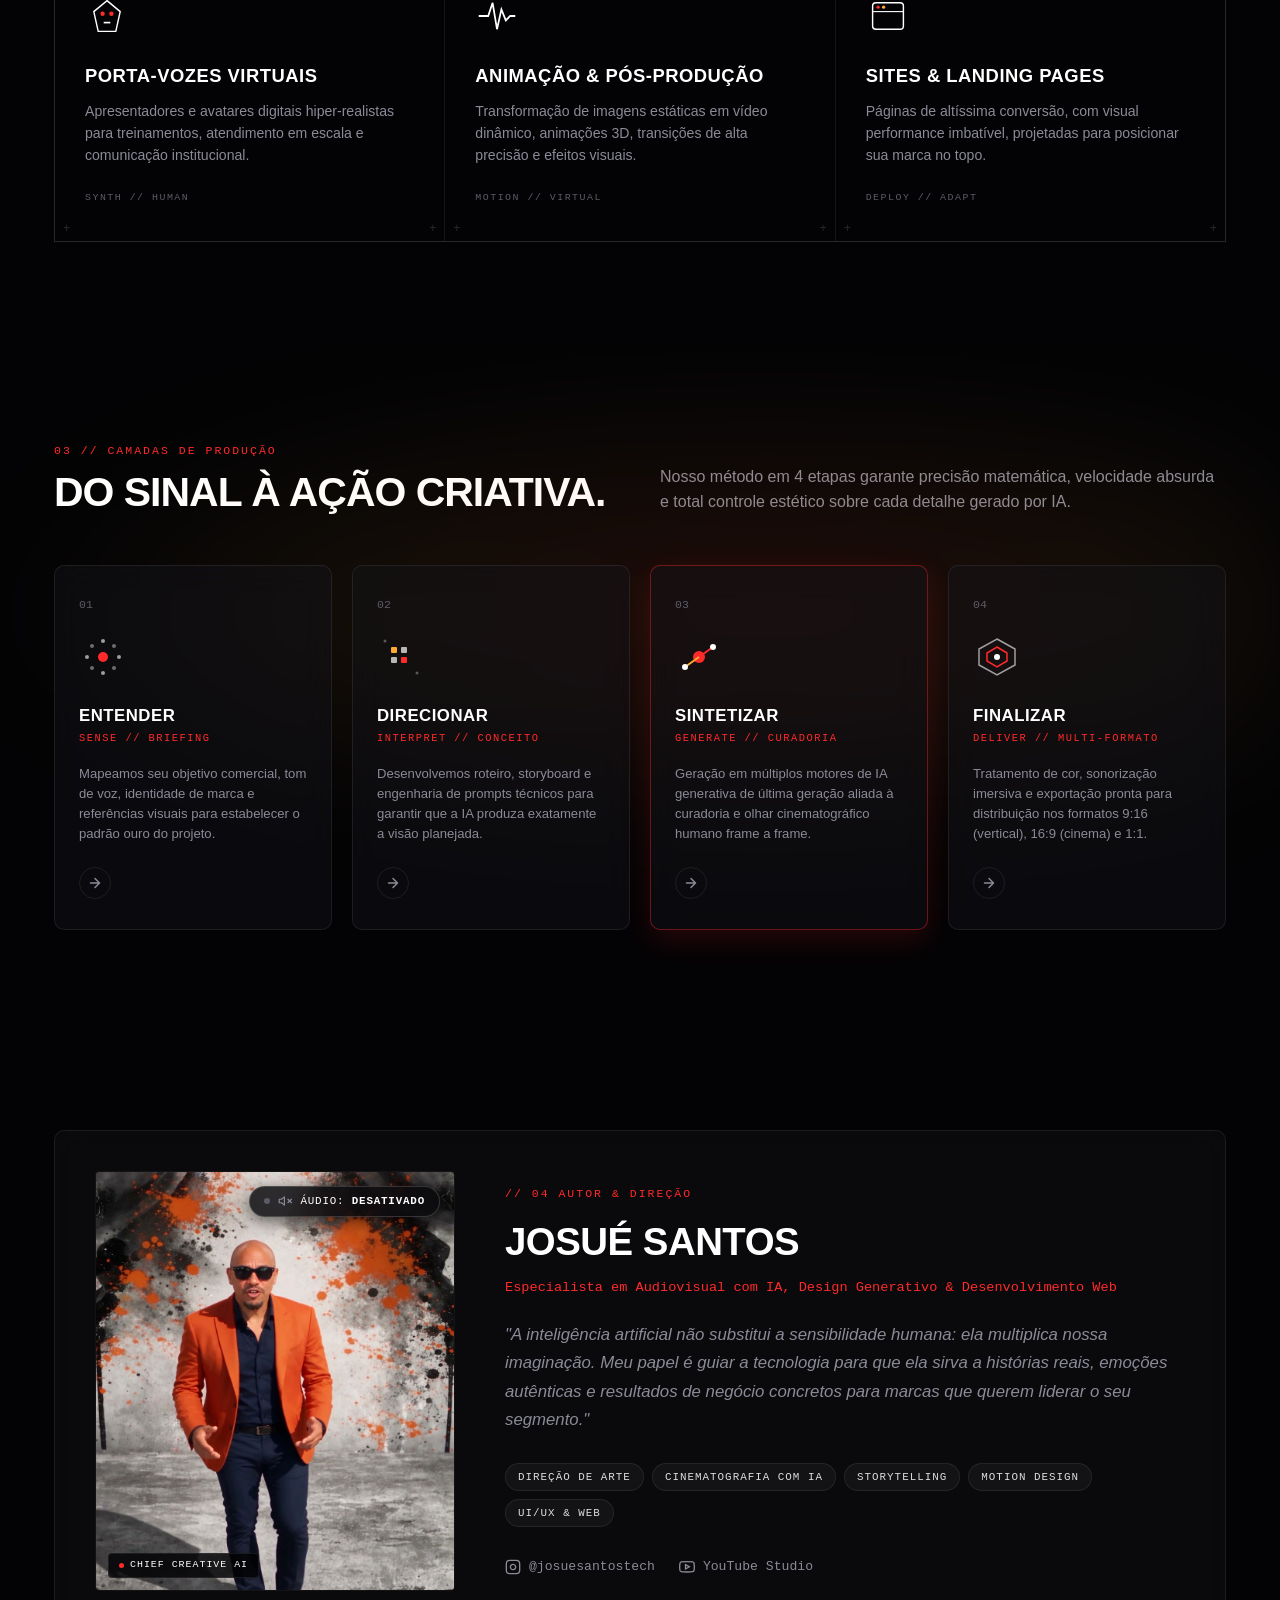
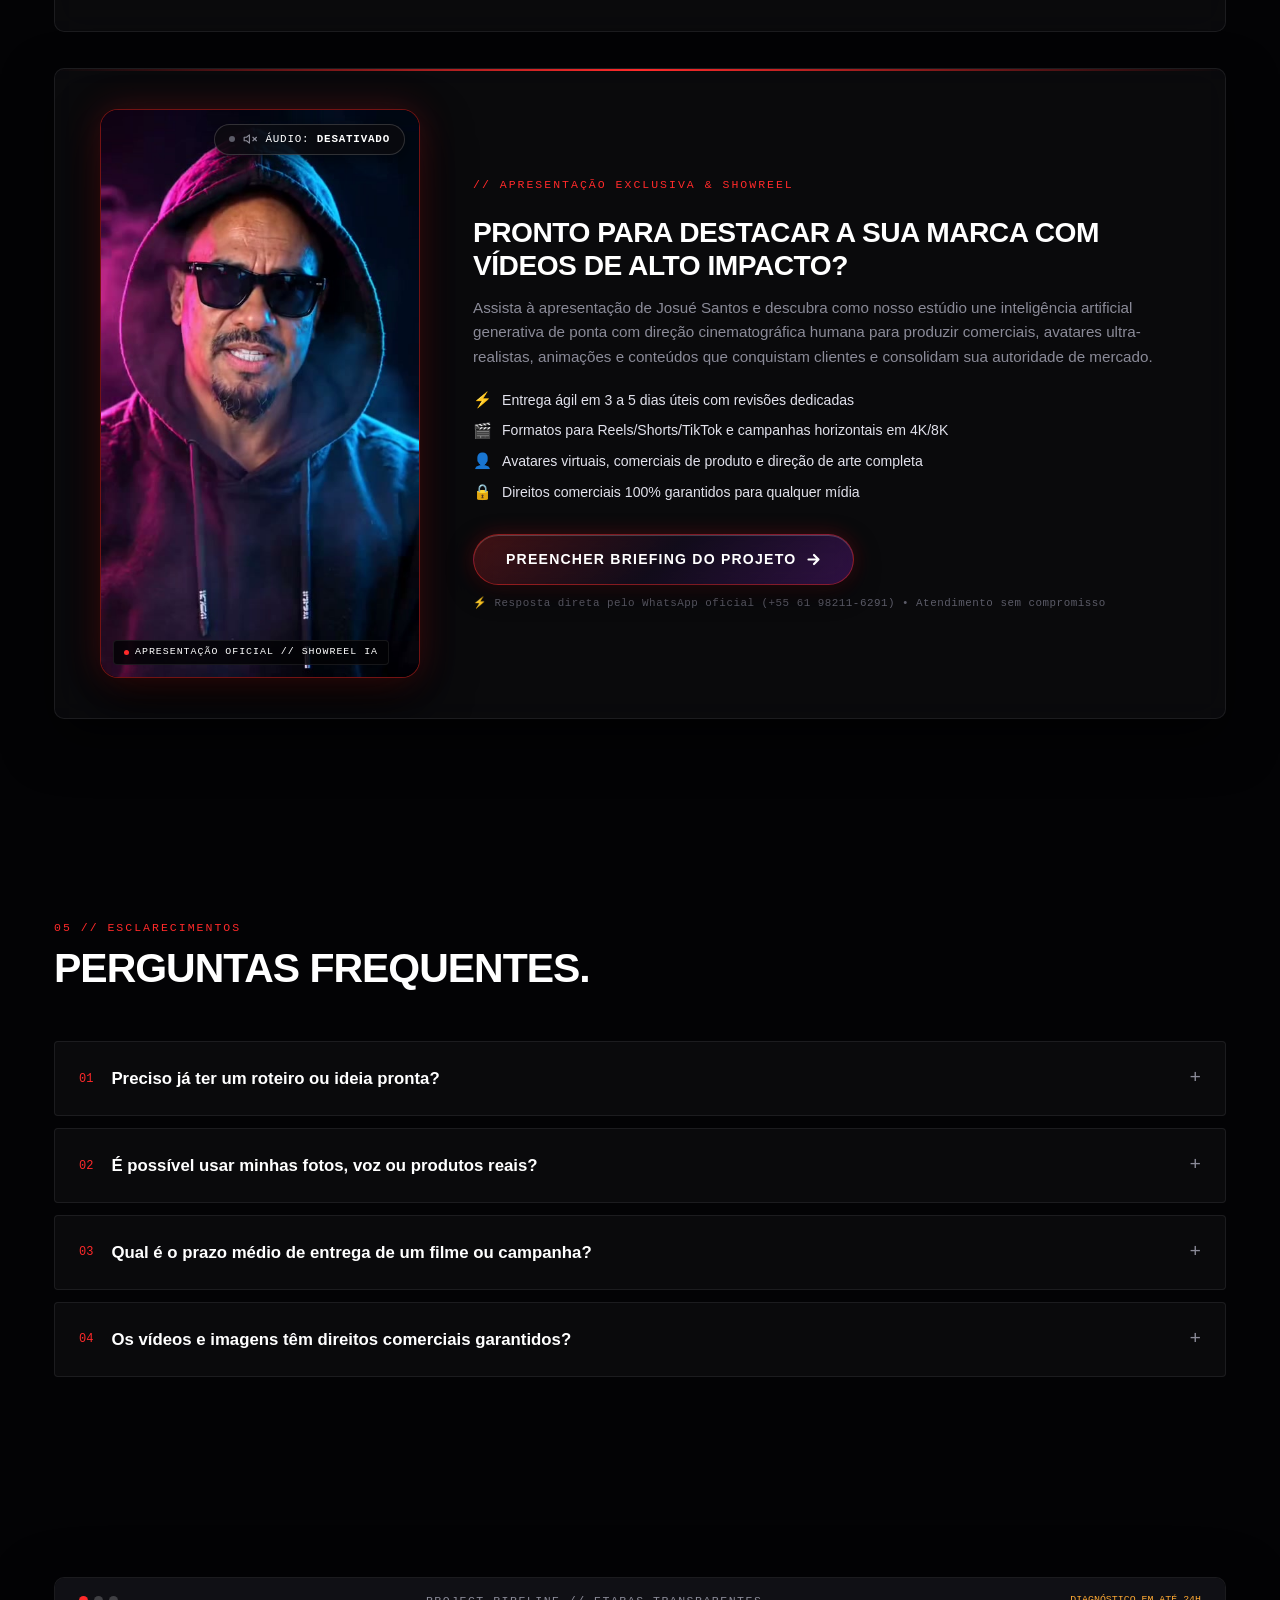
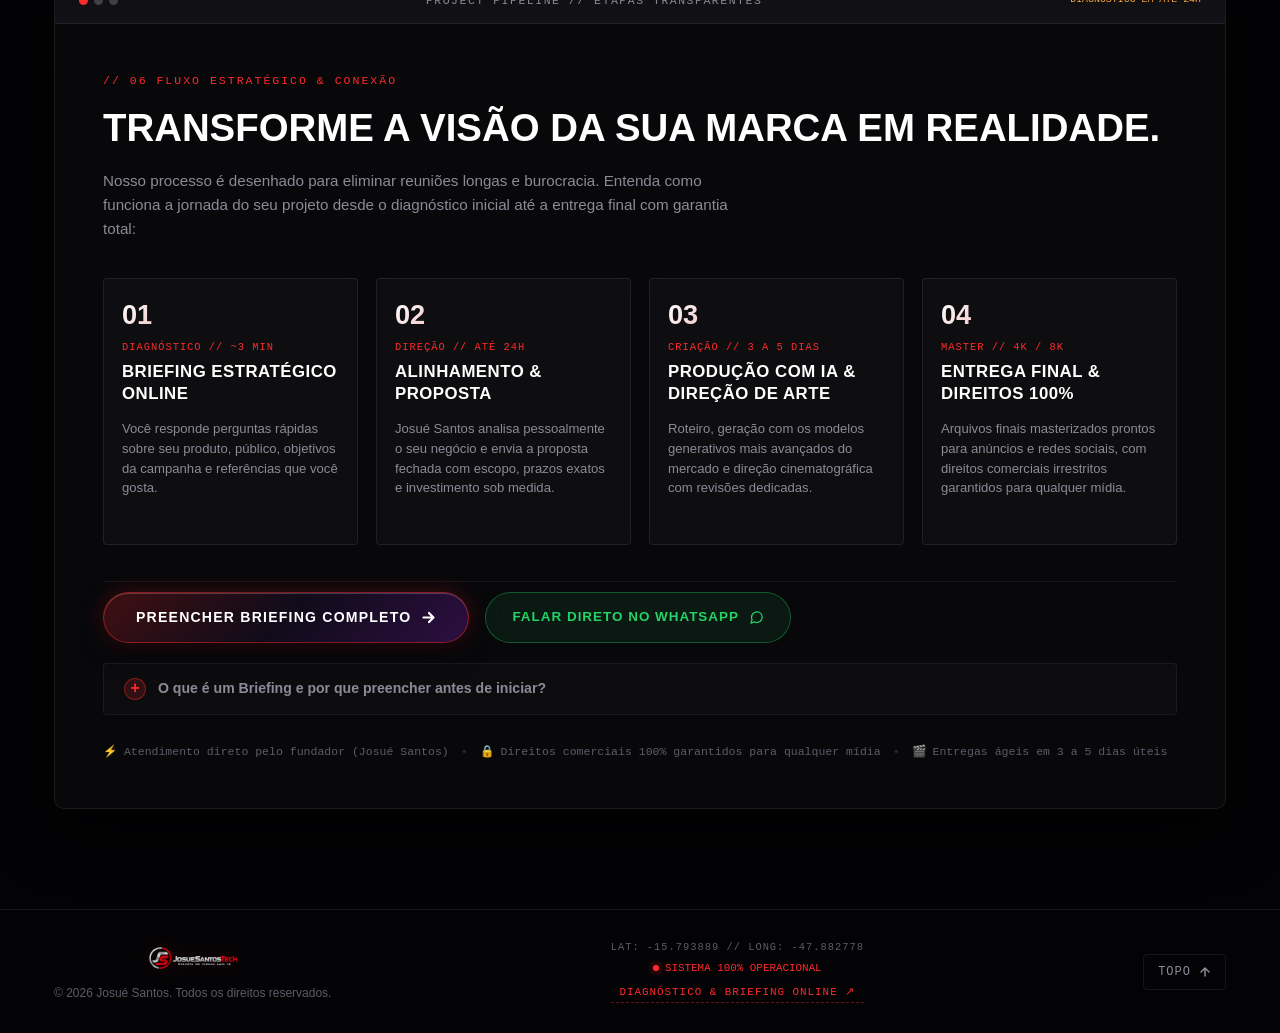
==== commit 66b2675f: "security: blindagem contra invasao, CSP restrito, anti-clickjacking, sanitizacao de inputs e rel noo" ====
--- a/index.html
+++ b/index.html
@@ -6,6 +6,24 @@
   <title>Josué Santos // Estúdio de Criação com IA & Direção Humana</title>
   <meta name="description" content="Filmes, campanhas, avatares e experiências digitais geradas por inteligência artificial com acabamento e direção cinematográfica.">
   
+  <!-- Diretivas de Segurança & Proteção de Cabeçalho (OWASP Hardening) -->
+  <meta http-equiv="X-Content-Type-Options" content="nosniff">
+  <meta http-equiv="X-XSS-Protection" content="1; mode=block">
+  <meta name="referrer" content="strict-origin-when-cross-origin">
+  <meta http-equiv="Permissions-Policy" content="camera=(), microphone=(), geolocation=(), payment=(), usb=()">
+  <meta http-equiv="Content-Security-Policy" content="default-src 'self'; script-src 'self' 'unsafe-inline' https://fonts.googleapis.com; style-src 'self' 'unsafe-inline' https://fonts.googleapis.com; font-src 'self' https://fonts.gstatic.com data:; img-src 'self' data: https: blob:; media-src 'self' data: https: blob:; connect-src 'self'; object-src 'none'; base-uri 'self'; form-action 'self' https://wa.me;">
+
+  <!-- Proteção Anti-Clickjacking (OWASP Defense) -->
+  <style id="antiClickjack">body{display:none !important;}</style>
+  <script>
+    if (self === top) {
+      var ac = document.getElementById("antiClickjack");
+      if (ac && ac.parentNode) ac.parentNode.removeChild(ac);
+    } else {
+      top.location = self.location;
+    }
+  </script>
+
   <!-- Google Fonts -->
   <link rel="preconnect" href="https://fonts.googleapis.com">
   <link rel="preconnect" href="https://fonts.gstatic.com" crossorigin>
@@ -58,7 +76,7 @@
         </div>
 
         <div class="header-side-right">
-          <a href="briefing.html" target="_blank" class="btn-pill btn-pill-outline header-cta" title="Preencher Briefing & Diagnóstico Estratégico">
+          <a href="briefing.html" target="_blank" rel="noopener noreferrer" class="btn-pill btn-pill-outline header-cta" title="Preencher Briefing & Diagnóstico Estratégico">
             <span>INICIAR PROJETO</span>
             <svg width="12" height="12" viewBox="0 0 12 12" fill="none"><path d="M2.5 9.5L9.5 2.5M9.5 2.5H4M9.5 2.5V8" stroke="currentColor" stroke-width="1.5" stroke-linecap="round" stroke-linejoin="round"/></svg>
           </a>
@@ -77,7 +95,7 @@
         
         <!-- Briefing Online Centralizado Logo Abaixo dos Menus -->
         <div class="header-briefing-subrow">
-          <a href="briefing.html" target="_blank" class="nav-link-briefing" title="Diagnóstico & Briefing Estratégico">
+          <a href="briefing.html" target="_blank" rel="noopener noreferrer" class="nav-link-briefing" title="Diagnóstico & Briefing Estratégico">
             <span class="briefing-pulse-dot"></span>
             <span class="nav-num">06</span> BRIEFING ONLINE ↗
           </a>
@@ -114,7 +132,7 @@
           </p>
 
           <div class="hero-cta-group">
-            <a href="briefing.html" target="_blank" class="btn-pill btn-pill-solid" title="Iniciar Briefing & Diagnóstico Online">
+            <a href="briefing.html" target="_blank" rel="noopener noreferrer" class="btn-pill btn-pill-solid" title="Iniciar Briefing & Diagnóstico Online">
               <span>INICIAR BRIEFING ONLINE</span>
               <svg width="14" height="14" viewBox="0 0 14 14" fill="none"><path d="M2.5 7H11.5M11.5 7L7 2.5M11.5 7L7 11.5" stroke="currentColor" stroke-width="1.6" stroke-linecap="round" stroke-linejoin="round"/></svg>
             </a>
@@ -542,11 +560,11 @@
             </div>
 
             <div class="director-channels">
-              <a href="https://instagram.com/josuesantostech" target="_blank" rel="noopener" class="channel-link">
+              <a href="https://instagram.com/josuesantostech" target="_blank" rel="noopener noreferrer" class="channel-link">
                 <svg width="16" height="16" viewBox="0 0 24 24" fill="none" stroke="currentColor" stroke-width="2"><rect x="2" y="2" width="20" height="20" rx="5" ry="5"></rect><path d="M16 11.37A4 4 0 1 1 12.63 8 4 4 0 0 1 16 11.37z"></path><line x1="17.5" y1="6.5" x2="17.51" y2="6.5"></line></svg>
                 <span>@josuesantostech</span>
               </a>
-              <a href="https://youtube.com/@JOSUESANTOSTECH" target="_blank" rel="noopener" class="channel-link">
+              <a href="https://youtube.com/@JOSUESANTOSTECH" target="_blank" rel="noopener noreferrer" class="channel-link">
                 <svg width="16" height="16" viewBox="0 0 24 24" fill="none" stroke="currentColor" stroke-width="2"><path d="M22.54 6.42a2.78 2.78 0 0 0-1.94-2C18.88 4 12 4 12 4s-6.88 0-8.6.46a2.78 2.78 0 0 0-1.94 2A29 29 0 0 0 1 11.75a29 29 0 0 0 .46 5.33A2.78 2.78 0 0 0 3.4 19c1.72.46 8.6.46 8.6.46s6.88 0 8.6-.46a2.78 2.78 0 0 0 1.94-2 29 29 0 0 0 .46-5.25 29 29 0 0 0-.46-5.33z"></path><polygon points="9.75 15.02 15.5 11.75 9.75 8.48 9.75 15.02"></polygon></svg>
                 <span>YouTube Studio</span>
               </a>
@@ -614,6 +632,7 @@
             <div class="showcase-btn-wrap">
               <a href="briefing.html" 
                  target="_blank" 
+                 rel="noopener noreferrer"
                  class="btn-pill btn-pill-solid btn-super-cta-video"
                  title="Preencher Briefing Estratégico do Projeto">
                 <span>PREENCHER BRIEFING DO PROJETO</span>
@@ -754,14 +773,14 @@
             <div class="terminal-action-area">
               
               <div class="terminal-cta-buttons">
-                <a href="briefing.html" target="_blank" class="btn-pill btn-pill-solid btn-super-cta-video" title="Iniciar Diagnóstico e Briefing Completo">
+                <a href="briefing.html" target="_blank" rel="noopener noreferrer" class="btn-pill btn-pill-solid btn-super-cta-video" title="Iniciar Diagnóstico e Briefing Completo">
                   <span>PREENCHER BRIEFING COMPLETO</span>
                   <svg width="15" height="15" viewBox="0 0 15 15" fill="none"><path d="M2.5 7.5H12.5M12.5 7.5L8 3M12.5 7.5L8 12" stroke="currentColor" stroke-width="2.2" stroke-linecap="round" stroke-linejoin="round"/></svg>
                 </a>
 
                 <a href="https://wa.me/5561982116291?text=Ol%C3%A1%20Josu%C3%A9%21%20Gostaria%20de%20tirar%20uma%20d%C3%BAvida%20r%C3%A1pida%20sobre%20um%20projeto." 
                    target="_blank" 
-                   rel="noopener" 
+                   rel="noopener noreferrer" 
                    class="btn-pill btn-pill-glass-whatsapp" 
                    title="Falar diretamente com Josué Santos via WhatsApp">
                   <span>FALAR DIRETO NO WHATSAPP</span>
@@ -821,7 +840,7 @@
       <div class="footer-center">
         <span class="footer-coords">LAT: -15.793889 // LONG: -47.882778</span>
         <span class="footer-status"><i class="status-indicator"></i> SISTEMA 100% OPERACIONAL</span>
-        <a href="briefing.html" target="_blank" class="footer-briefing-link">DIAGNÓSTICO & BRIEFING ONLINE ↗</a>
+        <a href="briefing.html" target="_blank" rel="noopener noreferrer" class="footer-briefing-link">DIAGNÓSTICO & BRIEFING ONLINE ↗</a>
       </div>
 
       <div class="footer-right">
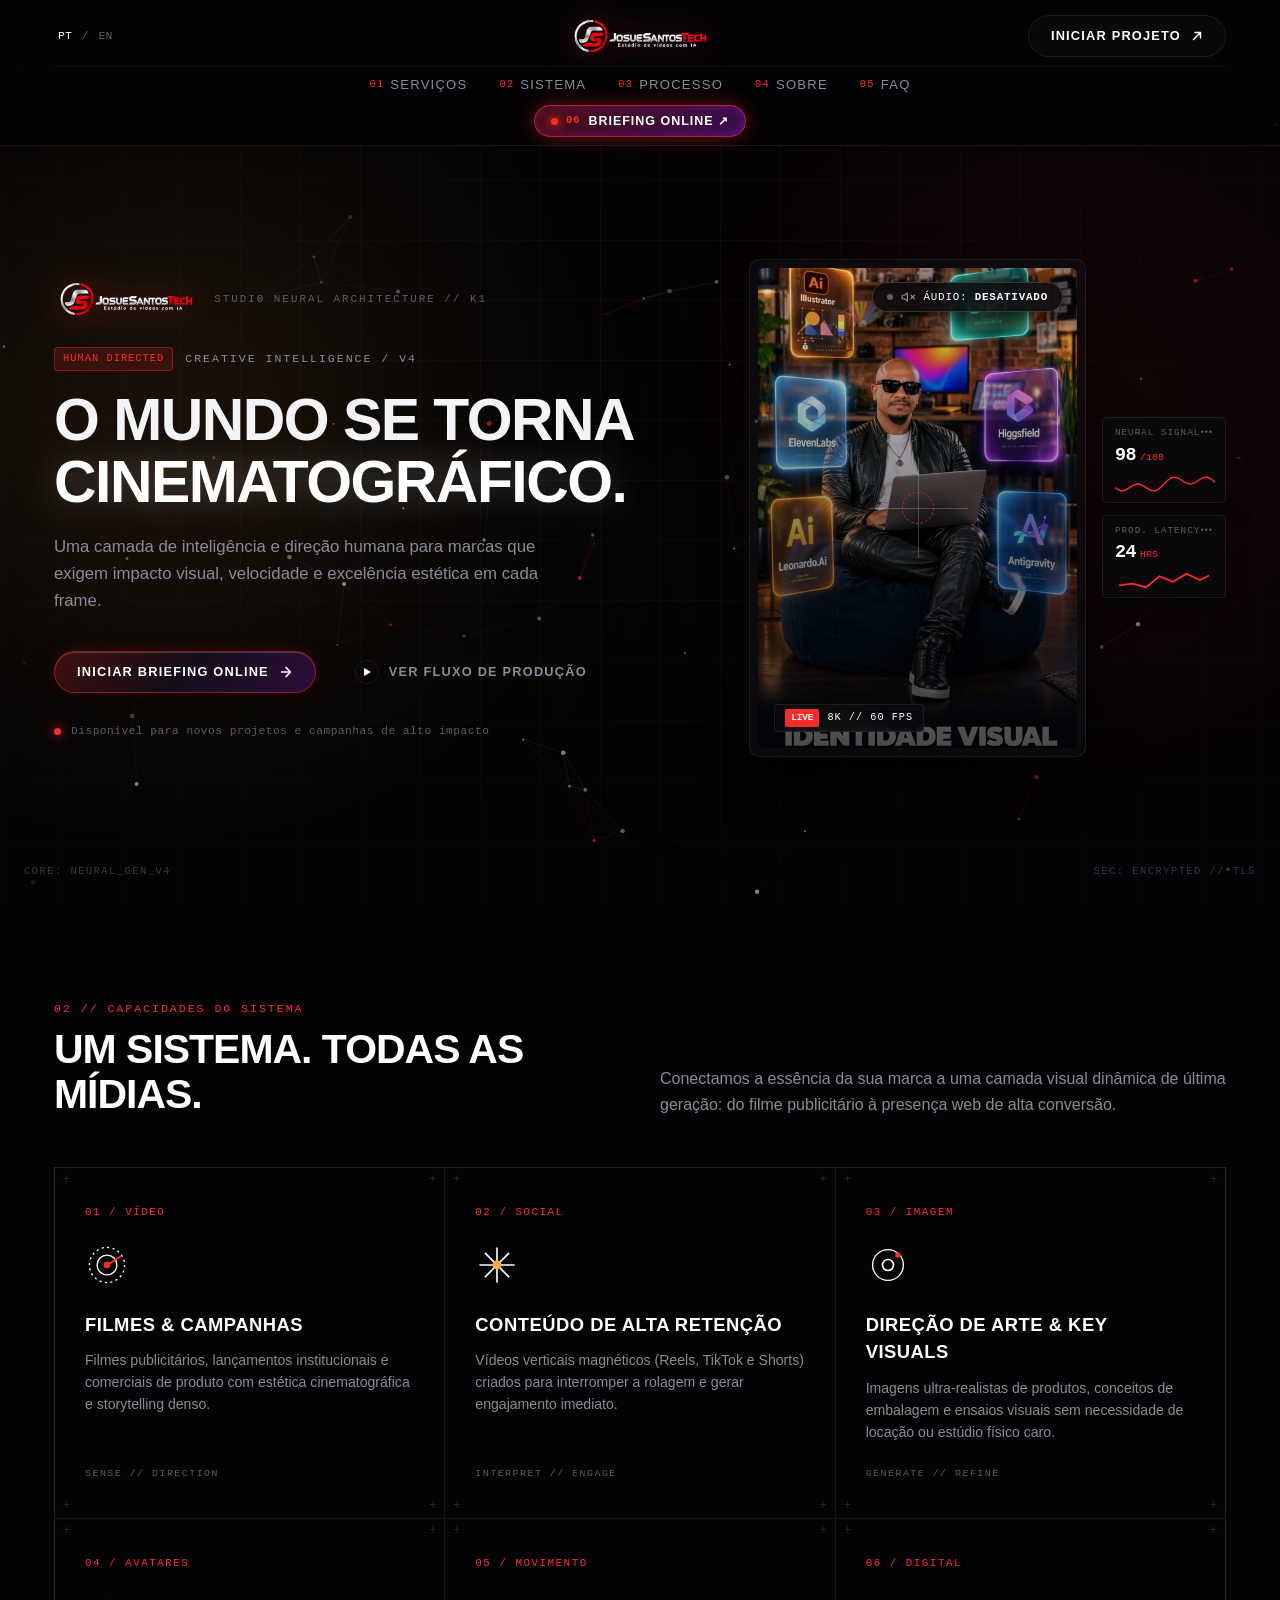
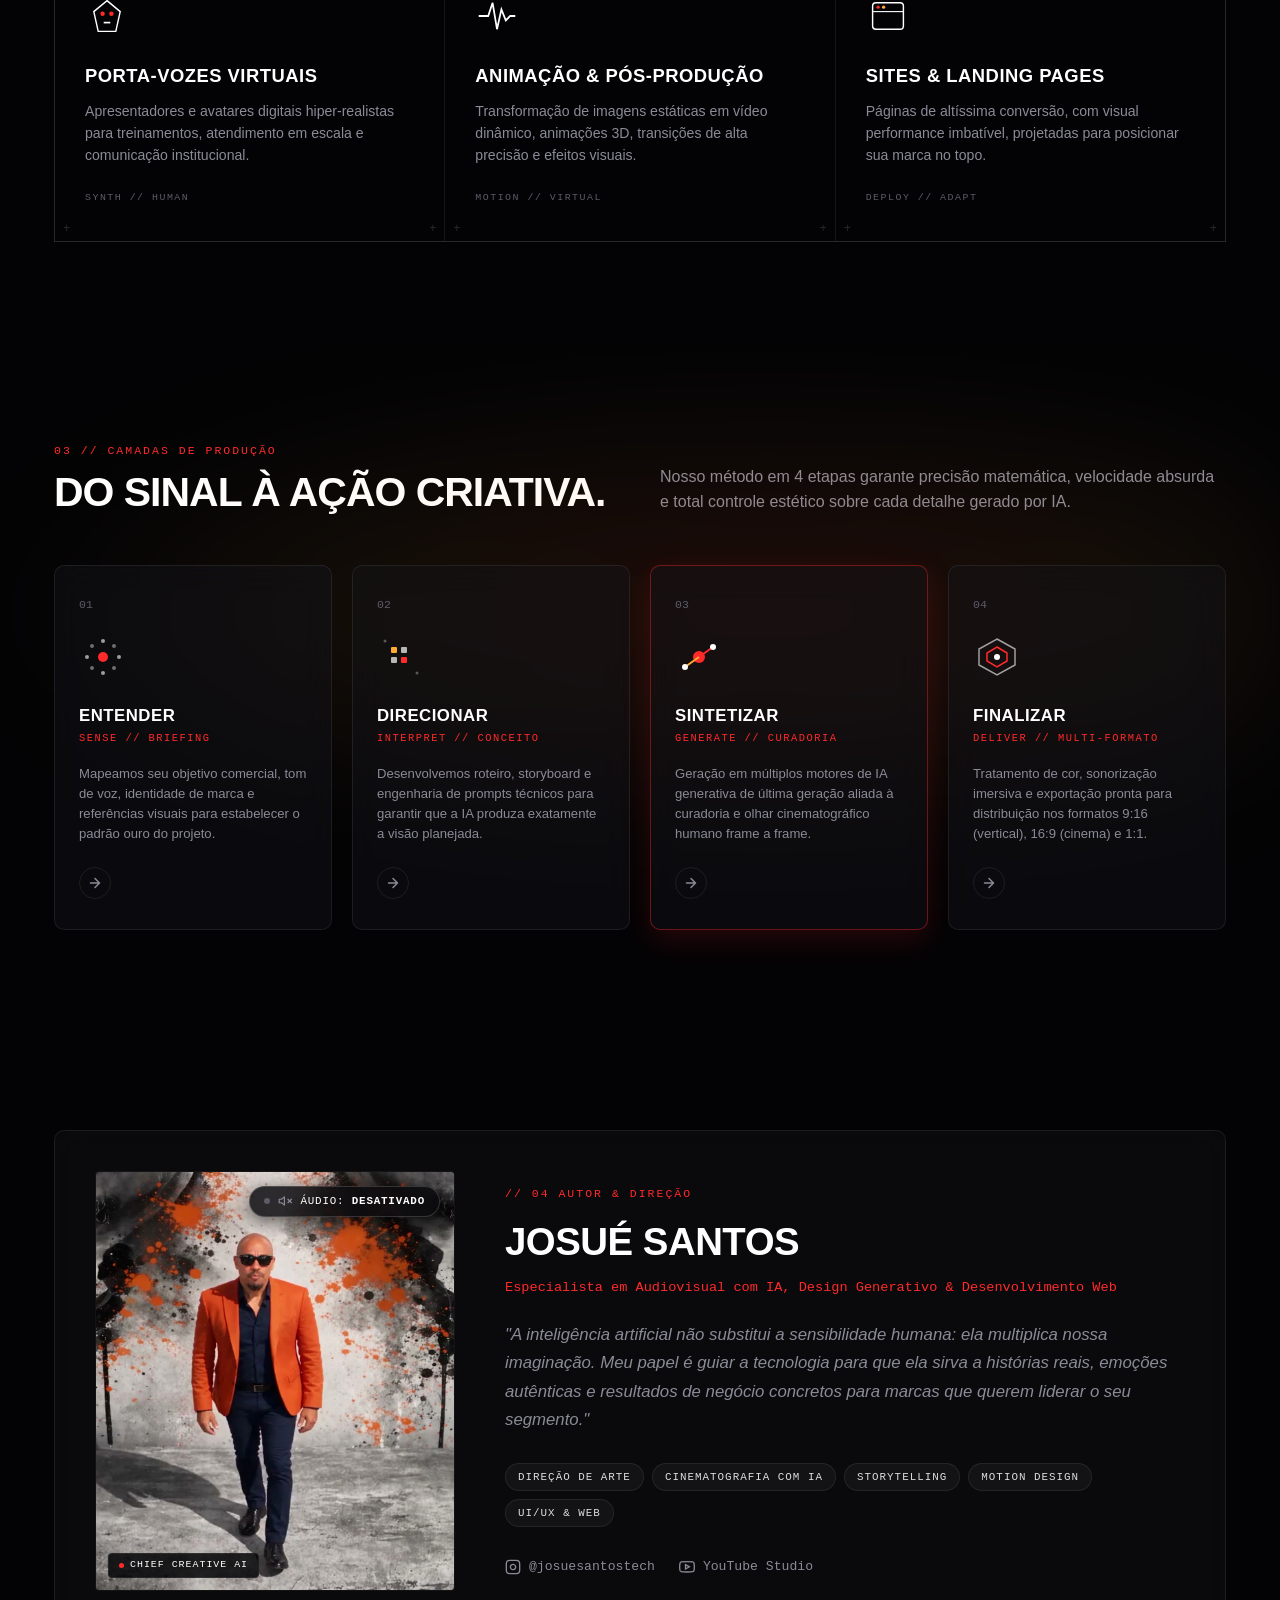
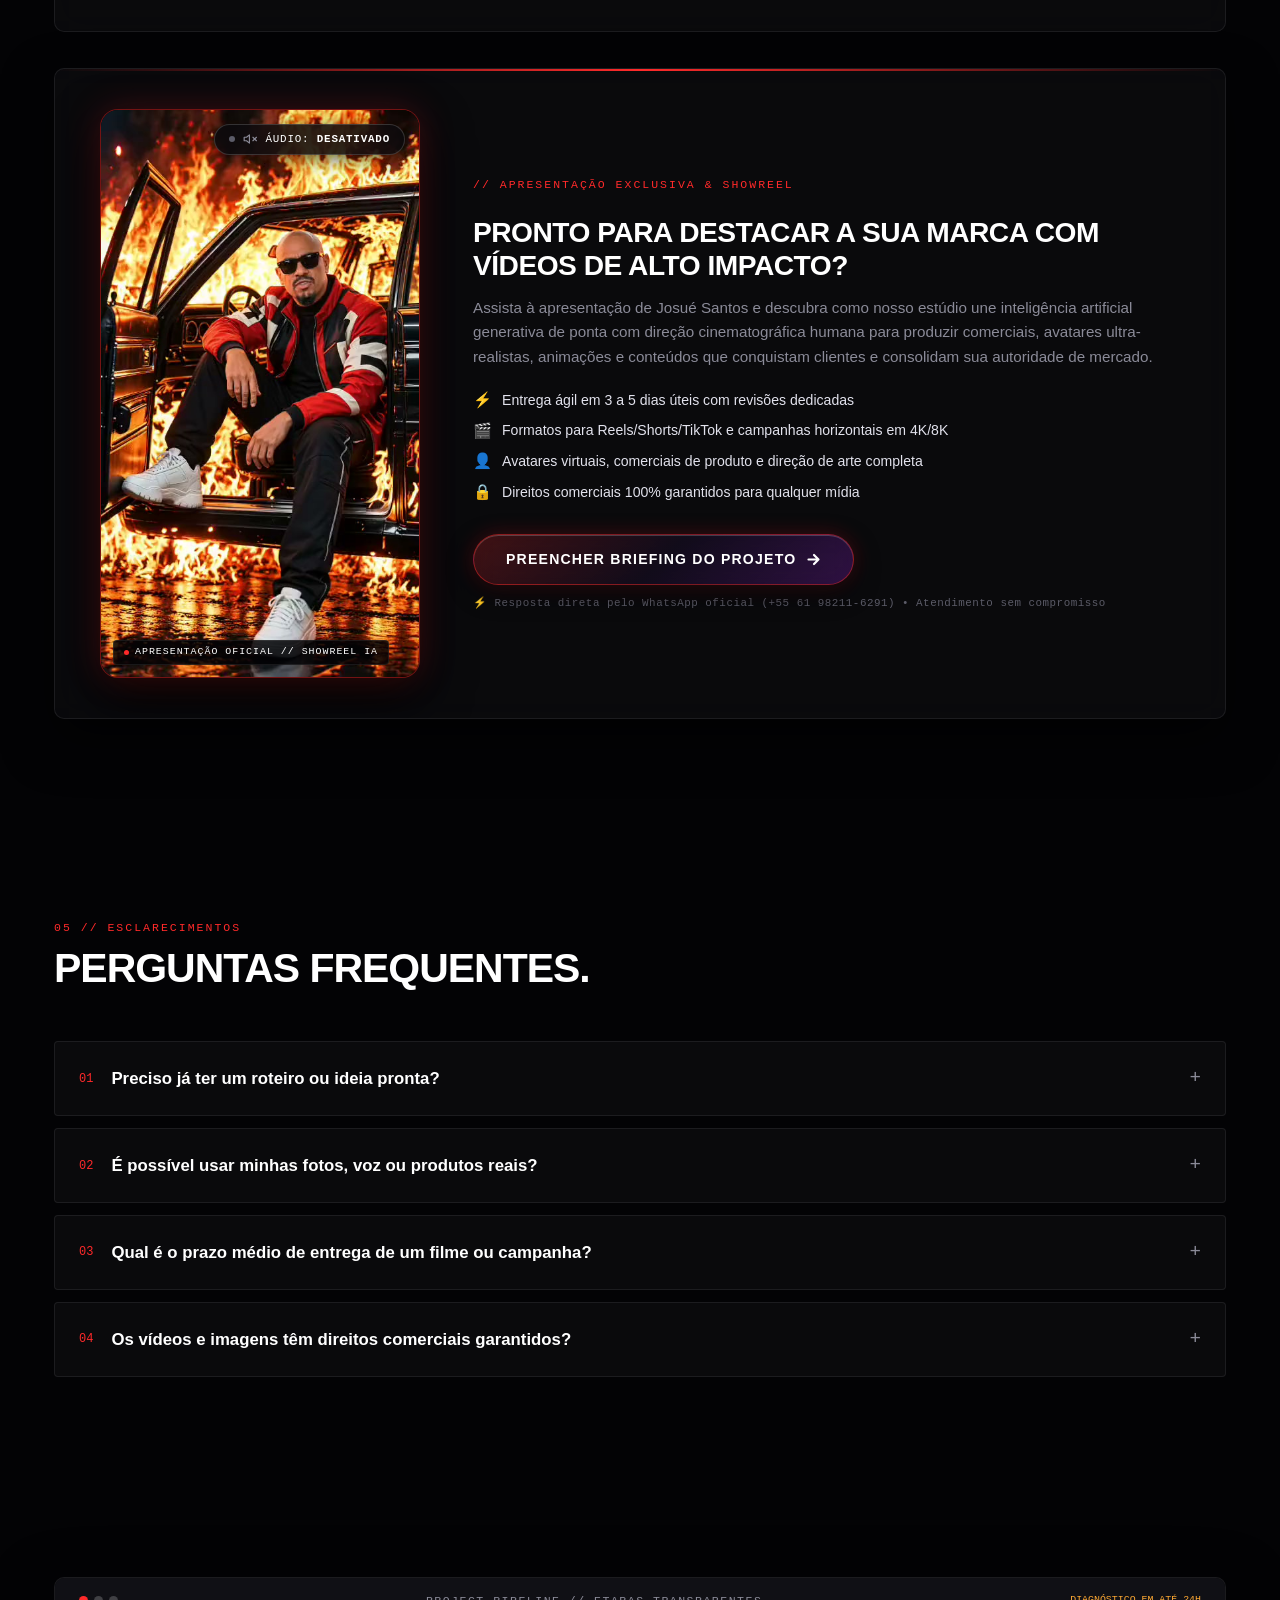
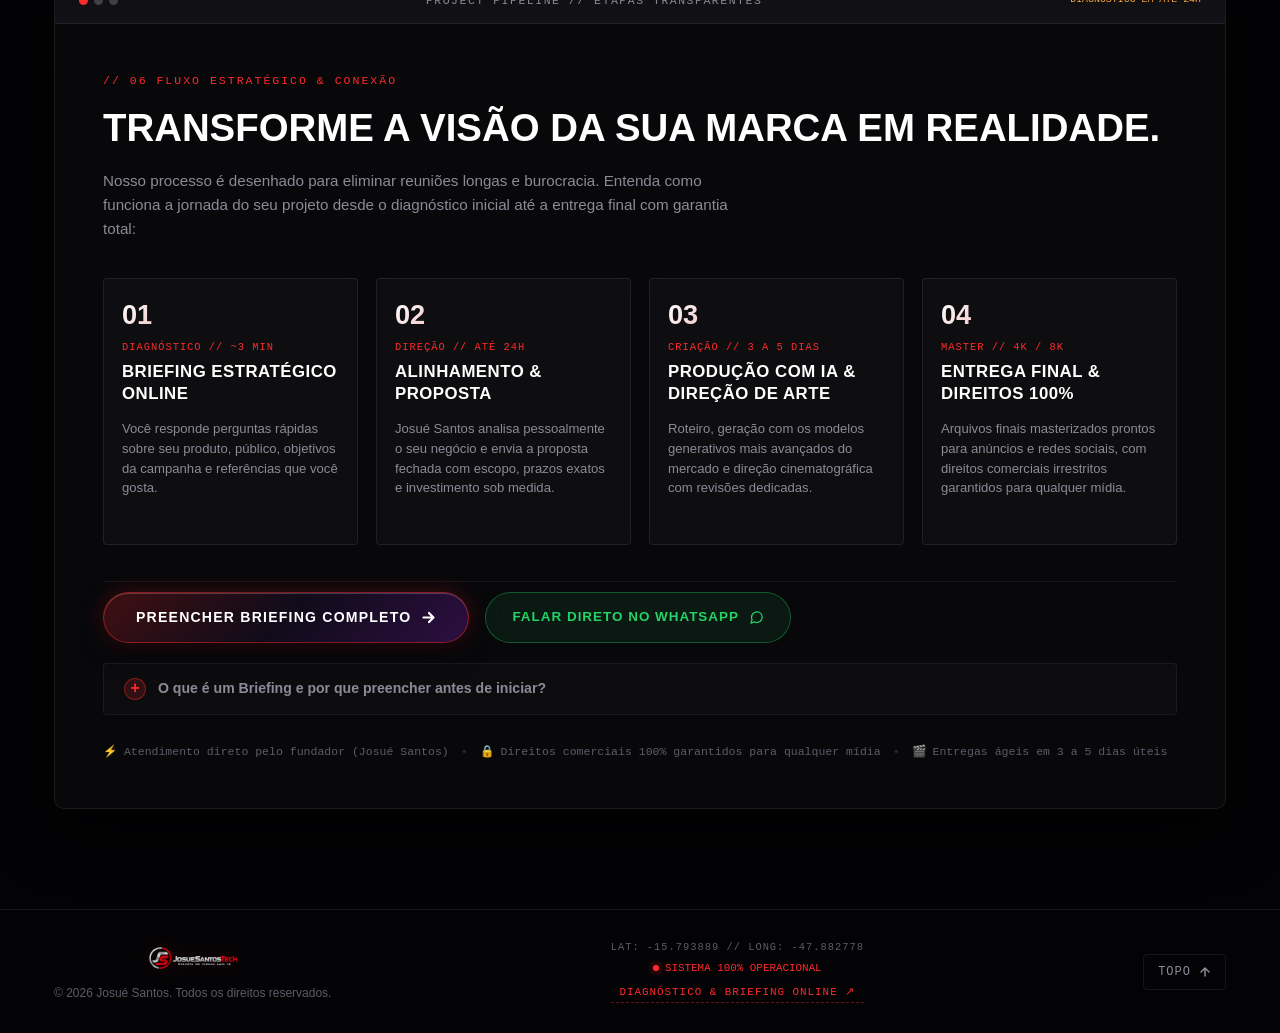
==== commit b523ea94: "perf: otimizacao ultra-rapida de videos, faststart, reducao de 60% de peso, preload prioritario do h" ====
--- a/index.html
+++ b/index.html
@@ -29,7 +29,11 @@
   <link rel="preconnect" href="https://fonts.gstatic.com" crossorigin>
   <link href="https://fonts.googleapis.com/css2?family=JetBrains+Mono:wght@400;500;700&family=Space+Grotesk:wght@400;500;600;700&family=Syne:wght@700;800&display=swap" rel="stylesheet">
   
-  <link rel="stylesheet" href="style.css?v=20261122_13">
+  <!-- Preload do Vídeo Principal e Poster para Inicialização Imediata (Sub-segundo) -->
+  <link rel="preload" as="image" href="assets/hero-poster.jpg" fetchpriority="high">
+  <link rel="preload" as="video" href="assets/hero-video.mp4?v=20261123_03" type="video/mp4" fetchpriority="high">
+
+  <link rel="stylesheet" href="style.css?v=20261123_01">
 </head>
 <body class="theme-dark">
 
@@ -155,10 +159,10 @@
         <!-- Coluna Direita: Visual Principal + Widgets HUD Flutuantes -->
         <div class="hero-visual-wrapper">
           <div class="hero-card-frame">
-            <!-- Vídeo de capa com visual cinematográfico futurista -->
+            <!-- Vídeo de capa com visual cinematográfico futurista (Ultra-Fast Preload) -->
             <div class="hero-image-container hero-video-container">
-              <video id="heroVideo" class="hero-main-video" autoplay loop muted playsinline poster="assets/hero-poster.jpg">
-                <source src="assets/hero-video.mp4" type="video/mp4">
+              <video id="heroVideo" class="hero-main-video" autoplay loop muted playsinline preload="auto" poster="assets/hero-poster.jpg">
+                <source src="assets/hero-video.mp4?v=20261123_03" type="video/mp4">
               </video>
               <div class="hero-gradient-overlay"></div>
               
@@ -507,12 +511,13 @@
           <!-- Coluna Vídeo Oficial do Diretor (Substitui foto de referência) -->
           <div class="director-visual">
             <div class="director-img-container">
-              <!-- Vídeo Oficial do Diretor em Alta Definição -->
+              <!-- Vídeo Oficial do Diretor em Alta Definição (Fast Streaming) -->
               <video id="authorDirectorVideo" 
                      class="director-video" 
-                     autoplay loop muted playsinline 
-                     poster="assets/josue-photo.jpg">
-                <source src="assets/director-video.mp4?v=20261122_07" type="video/mp4">
+                     loop muted playsinline 
+                     preload="none" 
+                     poster="assets/director-poster.jpg">
+                <source src="assets/director-video.mp4?v=20261123_03" type="video/mp4">
               </video>
               
               <!-- Badge do Diretor -->
@@ -575,8 +580,12 @@
         <!-- BLOCO LOGO ABAIXO: APRESENTAÇÃO EM VÍDEO 9:16 COM SUPER CTA E BOTÃO DE ORÇAMENTO -->
         <div class="video-showcase-cta-section">
           <div class="showcase-player-box">
-            <video id="directorVideo" class="showcase-video-elem" autoplay loop muted playsinline poster="assets/presentation-poster.jpg">
-              <source src="assets/director-presentation.mp4" type="video/mp4">
+            <video id="directorVideo" 
+                   class="showcase-video-elem" 
+                   loop muted playsinline 
+                   preload="none" 
+                   poster="assets/presentation-poster.jpg">
+              <source src="assets/director-presentation.mp4?v=20261123_03" type="video/mp4">
             </video>
             
             <div class="showcase-badge-tag">
@@ -854,6 +863,6 @@
 
   <!-- Scripts -->
   <script src="background.js?v=20261122_02"></script>
-  <script src="app.js?v=20261122_08"></script>
+  <script src="app.js?v=20261123_01"></script>
 </body>
 </html>
